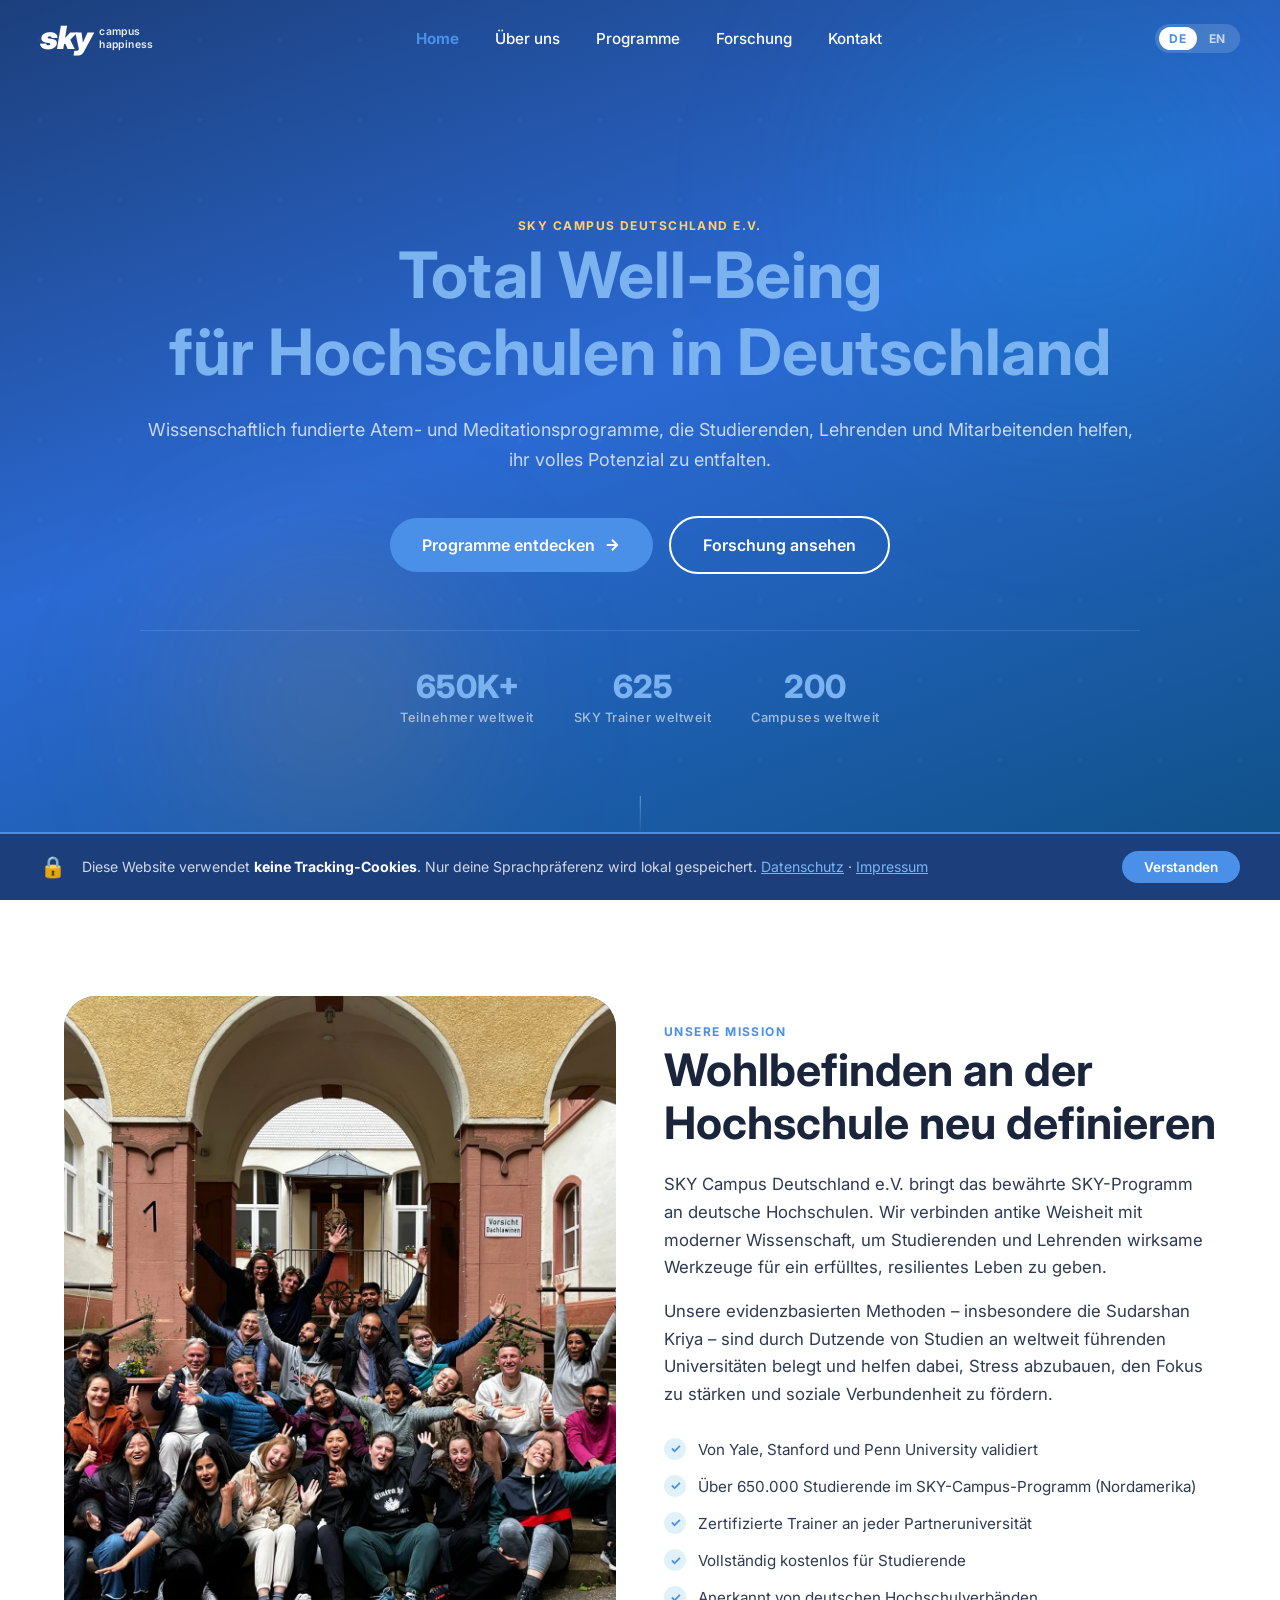
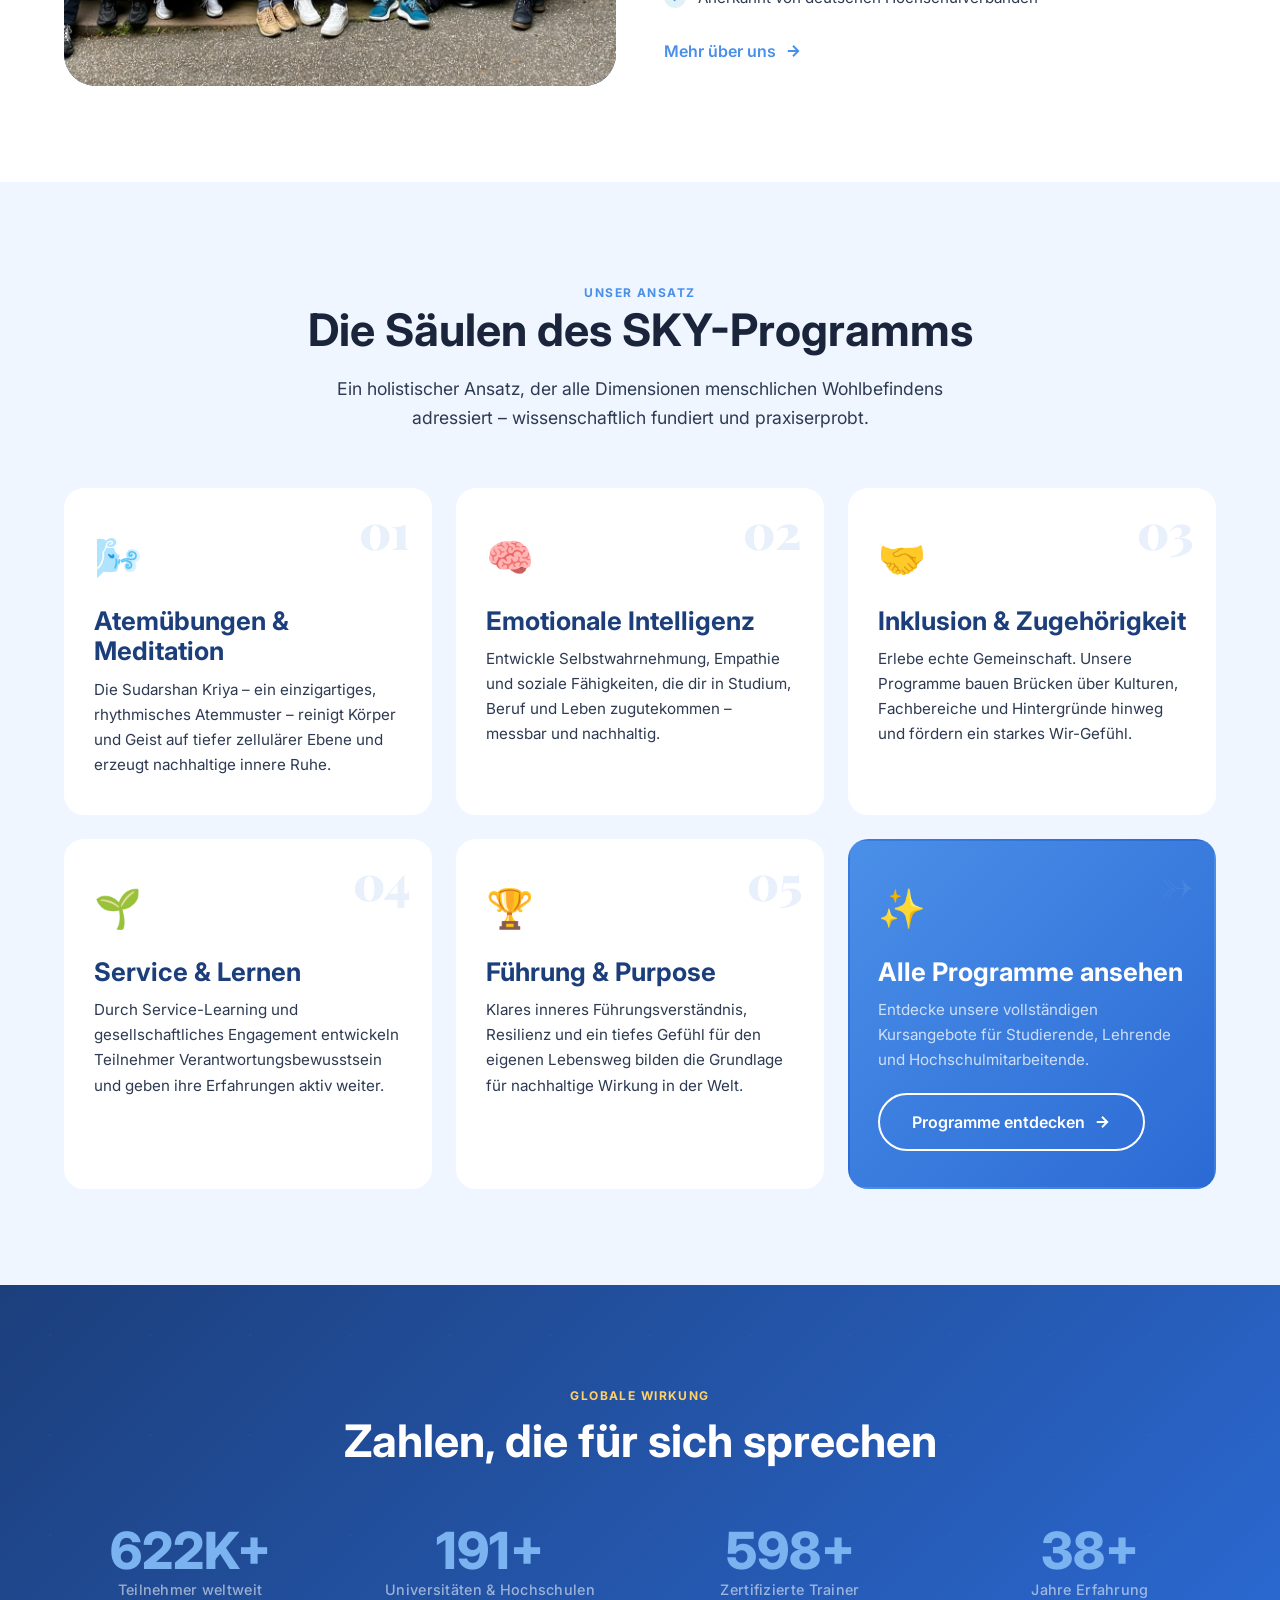
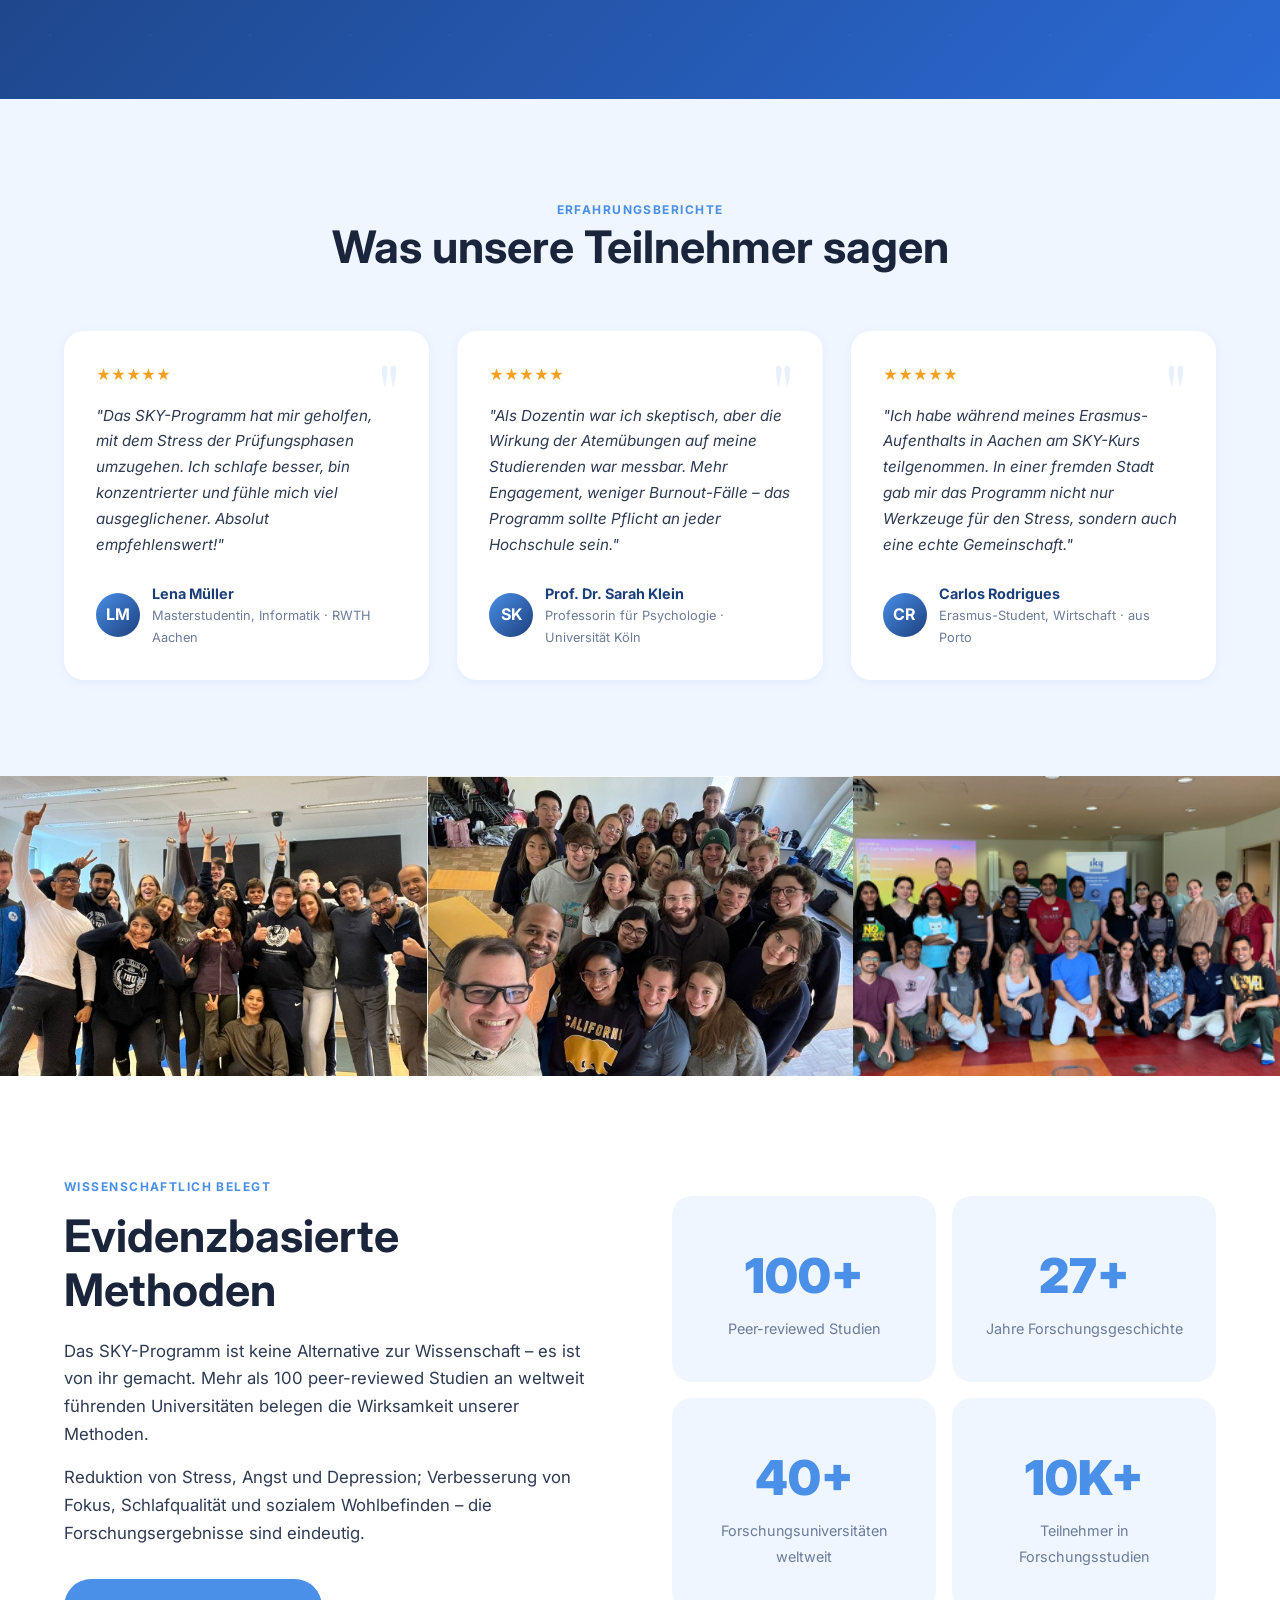
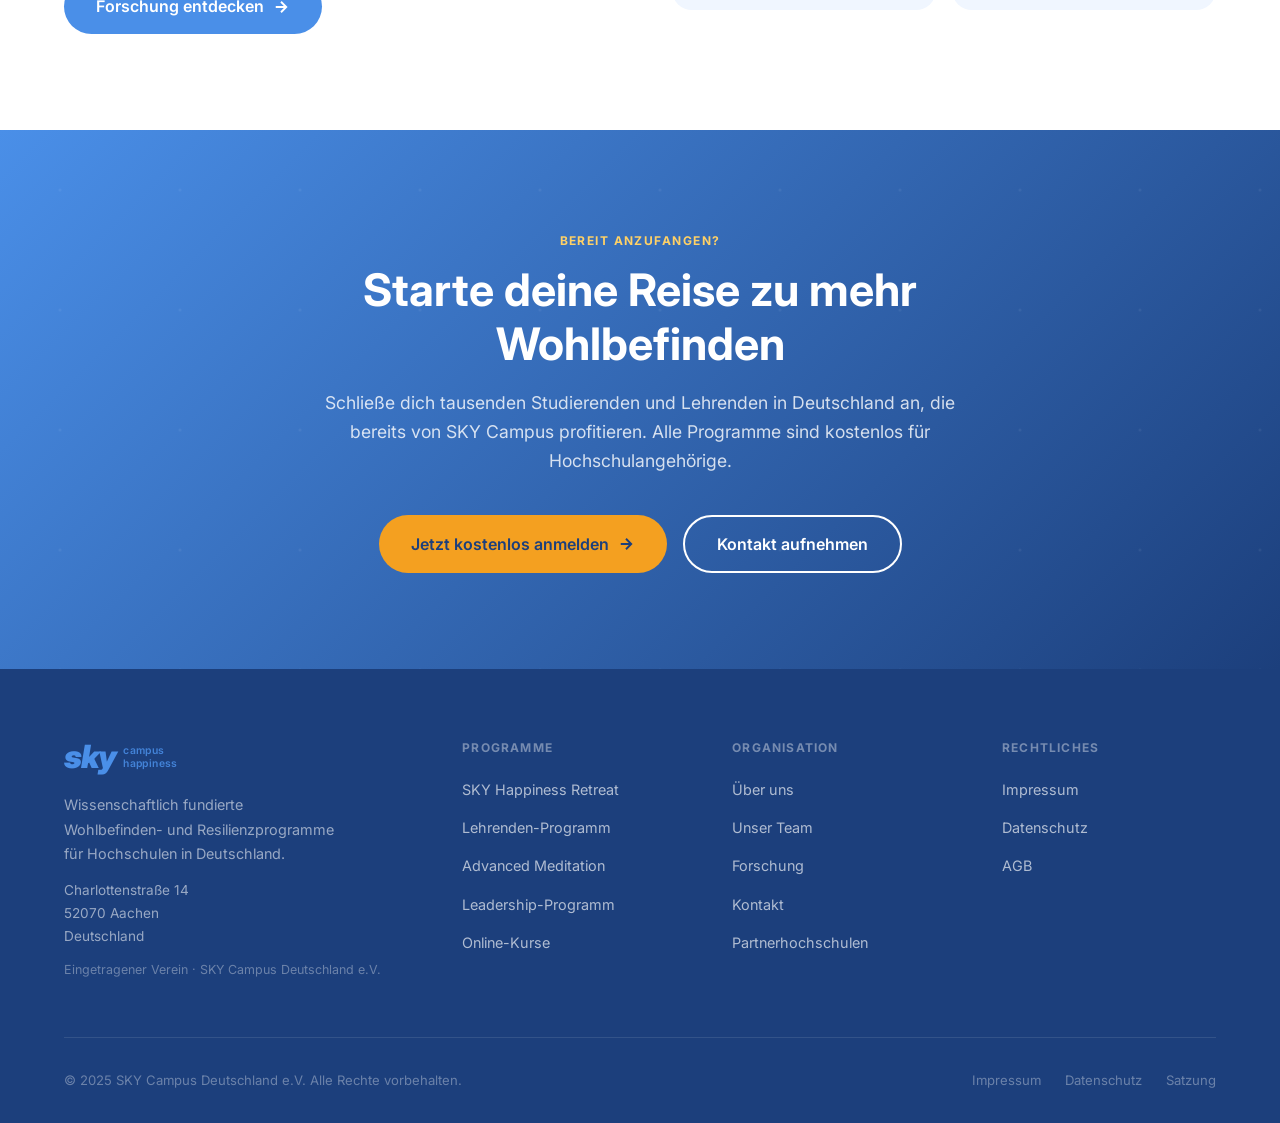
==== index.html @ 7bbe93fd "Fix about-visual photo: use position:absolute to fill flex container Co-Authored-By: Claude Sonnet 4" ====
<!DOCTYPE html>
<html lang="de">
<head>
  <meta charset="UTF-8" />
  <meta name="viewport" content="width=device-width, initial-scale=1.0" />
  <meta name="description" content="SKY Campus Deutschland e.V. – Das umfassende Wohlbefinden- und Resilienzprogramm für Hochschulen in Deutschland. Atemübungen, Meditation, emotionale Intelligenz und mehr." />
  <meta property="og:title" content="SKY Campus Deutschland e.V." />
  <meta property="og:description" content="Total Well-Being Program für Hochschulen in Deutschland." />
  <meta property="og:type" content="website" />
  <title>SKY Campus Deutschland e.V. – Total Well-Being für Hochschulen</title>
  <link rel="stylesheet" href="css/styles.css" />
  <link rel="icon" href="favicon.svg" type="image/svg+xml" />
</head>
<body>

<!-- ── Navigation ── -->
<nav class="nav" id="nav">
  <div class="nav__inner">
    <a href="index.html" class="nav__logo">
      <div class="sky-logo">
        <div class="sky-logo__sky">sky</div>
        <div class="sky-logo__right">
          <div class="sky-logo__campus">campus</div>
          <div class="sky-logo__happiness">happiness</div>
        </div>
      </div>
    </a>

    <ul class="nav__links">
      <li><a href="index.html" class="nav__link active" data-i18n="nav.home">Home</a></li>
      <li><a href="about.html" class="nav__link" data-i18n="nav.about">Über uns</a></li>
      <li><a href="programs.html" class="nav__link" data-i18n="nav.programs">Programme</a></li>
      <li><a href="research.html" class="nav__link" data-i18n="nav.research">Forschung</a></li>
      <li><a href="contact.html" class="nav__link" data-i18n="nav.contact">Kontakt</a></li>
    </ul>
    <div class="lang-switcher">
      <button class="lang-btn" data-lang="de" onclick="setLang('de')">DE</button>
      <button class="lang-btn" data-lang="en" onclick="setLang('en')">EN</button>
    </div>
    <button class="nav__hamburger" id="hamburger" aria-label="Menü öffnen">
      <span></span><span></span><span></span>
    </button>
  </div>
  <nav class="nav__mobile" id="mobileNav">
    <a href="index.html" class="nav__link active" data-i18n="nav.home">Home</a>
    <a href="about.html" class="nav__link" data-i18n="nav.about">Über uns</a>
    <a href="programs.html" class="nav__link" data-i18n="nav.programs">Programme</a>
    <a href="research.html" class="nav__link" data-i18n="nav.research">Forschung</a>
    <a href="contact.html" class="nav__link" data-i18n="nav.contact">Kontakt</a>
    <div class="lang-switcher" style="margin-top:8px;background:var(--grey-100);align-self:flex-start">
      <button class="lang-btn" data-lang="de" onclick="setLang('de')">DE</button>
      <button class="lang-btn" data-lang="en" onclick="setLang('en')">EN</button>
    </div>
  </nav>
</nav>

<!-- ── Hero ── -->
<section class="hero" id="hero">
  <div class="hero__glow hero__glow--1"></div>
  <div class="hero__glow hero__glow--2"></div>

  <div class="hero__inner" style="grid-template-columns:1fr;text-align:center">
    <div class="hero__content">
      <span class="label animate-fade-up" data-i18n="home.hero.label">SKY Campus Deutschland e.V.</span>
      <h1 class="hero__title animate-fade-up animate-delay-1">
        <span data-i18n="home.hero.h1a">Total Well-Being</span><br />
        <span data-i18n="home.hero.h1b">für Hochschulen</span> <span data-i18n="home.hero.h1c">in Deutschland</span>
      </h1>
      <p class="hero__subtitle animate-fade-up animate-delay-2" style="max-width:1000px;margin:0 auto 40px;font-size:clamp(1rem,1.4vw,1.25rem)" data-i18n="home.hero.sub">
        Wissenschaftlich fundierte Atem- und Meditationsprogramme, die Studierenden, Lehrenden und Mitarbeitenden helfen, ihr volles Potenzial zu entfalten.
      </p>
      <div class="hero__actions animate-fade-up animate-delay-3" style="justify-content:center">
        <a href="programs.html" class="btn btn--primary">
          <span data-i18n="home.hero.btn1">Programme entdecken</span>
          <svg width="18" height="18" viewBox="0 0 24 24" fill="none" stroke="currentColor" stroke-width="2.5"><path d="M5 12h14M12 5l7 7-7 7"/></svg>
        </a>
        <a href="research.html" class="btn btn--outline" data-i18n="home.hero.btn2">Forschung ansehen</a>
      </div>

      <div class="hero__stats animate-fade-up animate-delay-4" style="justify-content:center">
        <div class="hero__stat">
          <span class="hero__stat-num" data-count="650000">0</span>
          <span class="hero__stat-label" data-i18n="home.hero.stat1">Teilnehmer weltweit</span>
        </div>
        <div class="hero__stat">
          <span class="hero__stat-num" data-count="625">0</span>
          <span class="hero__stat-label" data-i18n="home.hero.stat2">SKY Trainer weltweit</span>
        </div>
        <div class="hero__stat">
          <span class="hero__stat-num" data-count="200">0</span>
          <span class="hero__stat-label" data-i18n="home.hero.stat3">Campuses weltweit</span>
        </div>
      </div>
    </div>
  </div>

  <div class="hero__scroll" onclick="document.getElementById('intro').scrollIntoView({behavior:'smooth'})">
    <div class="hero__scroll-line"></div>
    <span data-i18n="home.hero.scroll">Mehr entdecken</span>
  </div>
</section>

<!-- ── About Intro ── -->
<section class="section" id="intro">
  <div class="container">
    <div class="grid-2">
      <div class="about-visual animate-fade-up">
        <div class="about-visual__main" style="padding:0;position:relative">
          <img src="images/2.webp" alt="SKY Campus Teilnehmer" style="position:absolute;inset:0;width:100%;height:100%;object-fit:cover;display:block">
        </div>
      </div>

      <div class="about-content animate-fade-up animate-delay-2">
        <span class="label" data-i18n="home.about.label">Unsere Mission</span>
        <h2 data-i18n="home.about.h2">Wohlbefinden an der Hochschule neu definieren</h2>
        <p data-i18n="home.about.p1">
          SKY Campus Deutschland e.V. bringt das bewährte SKY-Programm an deutsche Hochschulen. Wir verbinden antike Weisheit mit moderner Wissenschaft, um Studierenden und Lehrenden wirksame Werkzeuge für ein erfülltes, resilientes Leben zu geben.
        </p>
        <p data-i18n="home.about.p2">
          Unsere evidenzbasierten Methoden – insbesondere die Sudarshan Kriya – sind durch Dutzende von Studien an weltweit führenden Universitäten belegt und helfen dabei, Stress abzubauen, den Fokus zu stärken und soziale Verbundenheit zu fördern.
        </p>
        <ul class="checklist">
          <li data-i18n="home.about.check1">Von Yale, Stanford und Penn University validiert</li>
          <li data-i18n="home.about.check2">Über 650.000 Teilnehmer weltweit</li>
          <li data-i18n="home.about.check3">Zertifizierte Trainer an jeder Partneruniversität</li>
          <li data-i18n="home.about.check4">Vollständig kostenlos für Studierende</li>
          <li data-i18n="home.about.check5">Anerkannt von deutschen Hochschulverbänden</li>
        </ul>
        <a href="about.html" class="btn btn--ghost">
          <span data-i18n="home.about.btn">Mehr über uns</span>
          <svg width="18" height="18" viewBox="0 0 24 24" fill="none" stroke="currentColor" stroke-width="2.5"><path d="M5 12h14M12 5l7 7-7 7"/></svg>
        </a>
      </div>
    </div>
  </div>
</section>

<!-- ── Pillars ── -->
<section class="section section--alt">
  <div class="container">
    <div class="section-header center animate-fade-up">
      <span class="label" data-i18n="home.pillars.label">Unser Ansatz</span>
      <h2 style="white-space:nowrap" data-i18n="home.pillars.h2">Die Säulen des SKY-Programms</h2>
      <p data-i18n="home.pillars.sub">Ein holistischer Ansatz, der alle Dimensionen menschlichen Wohlbefindens adressiert – wissenschaftlich fundiert und praxiserprobt.</p>
    </div>

    <div class="pillars-grid">
      <div class="pillar animate-fade-up animate-delay-1">
        <span class="pillar__num">01</span>
        <div class="pillar__icon">🌬️</div>
        <h3 data-i18n="home.p1.h3">Atemübungen &amp; Meditation</h3>
        <p data-i18n="home.p1.p">Die Sudarshan Kriya – ein einzigartiges, rhythmisches Atemmuster – reinigt Körper und Geist auf tiefer zellulärer Ebene und erzeugt nachhaltige innere Ruhe.</p>
      </div>

      <div class="pillar animate-fade-up animate-delay-2">
        <span class="pillar__num">02</span>
        <div class="pillar__icon">🧠</div>
        <h3 data-i18n="home.p2.h3">Emotionale Intelligenz</h3>
        <p data-i18n="home.p2.p">Entwickle Selbstwahrnehmung, Empathie und soziale Fähigkeiten, die dir in Studium, Beruf und Leben zugutekommen – messbar und nachhaltig.</p>
      </div>

      <div class="pillar animate-fade-up animate-delay-3">
        <span class="pillar__num">03</span>
        <div class="pillar__icon">🤝</div>
        <h3 data-i18n="home.p3.h3">Inklusion &amp; Zugehörigkeit</h3>
        <p data-i18n="home.p3.p">Erlebe echte Gemeinschaft. Unsere Programme bauen Brücken über Kulturen, Fachbereiche und Hintergründe hinweg und fördern ein starkes Wir-Gefühl.</p>
      </div>

      <div class="pillar animate-fade-up animate-delay-1">
        <span class="pillar__num">04</span>
        <div class="pillar__icon">🌱</div>
        <h3 data-i18n="home.p4.h3">Service &amp; Lernen</h3>
        <p data-i18n="home.p4.p">Durch Service-Learning und gesellschaftliches Engagement entwickeln Teilnehmer Verantwortungsbewusstsein und geben ihre Erfahrungen aktiv weiter.</p>
      </div>

      <div class="pillar animate-fade-up animate-delay-2">
        <span class="pillar__num">05</span>
        <div class="pillar__icon">🏆</div>
        <h3 data-i18n="home.p5.h3">Führung &amp; Purpose</h3>
        <p data-i18n="home.p5.p">Klares inneres Führungsverständnis, Resilienz und ein tiefes Gefühl für den eigenen Lebensweg bilden die Grundlage für nachhaltige Wirkung in der Welt.</p>
      </div>

      <div class="pillar animate-fade-up animate-delay-3" style="background:linear-gradient(135deg,var(--sky) 0%,var(--navy-mid) 100%);color:var(--white);">
        <span class="pillar__num" style="color:rgba(255,255,255,.08)">→</span>
        <div class="pillar__icon">✨</div>
        <h3 style="color:var(--white)" data-i18n="home.p6.h3">Alle Programme ansehen</h3>
        <p style="color:rgba(255,255,255,.75)" data-i18n="home.p6.p">Entdecke unsere vollständigen Kursangebote für Studierende, Lehrende und Hochschulmitarbeitende.</p>
        <a href="programs.html" class="btn btn--outline" style="margin-top:20px;display:inline-flex;">
          <span data-i18n="home.p6.btn">Programme entdecken</span>
          <svg width="18" height="18" viewBox="0 0 24 24" fill="none" stroke="currentColor" stroke-width="2.5"><path d="M5 12h14M12 5l7 7-7 7"/></svg>
        </a>
      </div>
    </div>
  </div>
</section>

<!-- ── Impact Stats ── -->
<section class="stats-section">
  <div class="container">
    <div class="text-center" style="margin-bottom:56px">
      <span class="label" style="color:var(--gold-light)" data-i18n="home.stats.label">Globale Wirkung</span>
      <h2 style="color:var(--white);margin-top:8px" data-i18n="home.stats.h2">Zahlen, die für sich sprechen</h2>
    </div>
    <div class="stats-grid">
      <div class="stat stat--light animate-fade-up">
        <span class="stat__number" data-target="650000">0</span>
        <span class="stat__label" data-i18n="home.stats.s1">Teilnehmer weltweit</span>
      </div>
      <div class="stat stat--light animate-fade-up animate-delay-1">
        <span class="stat__number" data-target="200">0</span>
        <span class="stat__label" data-i18n="home.stats.s2">Universitäten & Hochschulen</span>
      </div>
      <div class="stat stat--light animate-fade-up animate-delay-2">
        <span class="stat__number" data-target="625">0</span>
        <span class="stat__label" data-i18n="home.stats.s3">Zertifizierte Trainer</span>
      </div>
      <div class="stat stat--light animate-fade-up animate-delay-3">
        <span class="stat__number" data-target="40">0</span>
        <span class="stat__label" data-i18n="home.stats.s4">Jahre Erfahrung</span>
      </div>
    </div>
  </div>
</section>

<!-- ── Testimonials ── -->
<section class="testimonials">
  <div class="container">
    <div class="section-header center animate-fade-up">
      <span class="label" data-i18n="home.test.label">Erfahrungsberichte</span>
      <h2 data-i18n="home.test.h2">Was unsere Teilnehmer sagen</h2>
    </div>

    <div class="testimonial-grid">
      <div class="testimonial animate-fade-up animate-delay-1">
        <div class="testimonial__stars">★★★★★</div>
        <p class="testimonial__text" data-i18n="home.t1.text">
          "Das SKY-Programm hat mir geholfen, mit dem Stress der Prüfungsphasen umzugehen. Ich schlafe besser, bin konzentrierter und fühle mich viel ausgeglichener. Absolut empfehlenswert!"
        </p>
        <div class="testimonial__author">
          <div class="testimonial__avatar">LM</div>
          <div>
            <div class="testimonial__name" data-i18n="home.t1.name">Lena Müller</div>
            <div class="testimonial__role" data-i18n="home.t1.role">Masterstudentin, Informatik · RWTH Aachen</div>
          </div>
        </div>
      </div>

      <div class="testimonial animate-fade-up animate-delay-2">
        <div class="testimonial__stars">★★★★★</div>
        <p class="testimonial__text" data-i18n="home.t2.text">
          "Als Dozentin war ich skeptisch, aber die Wirkung der Atemübungen auf meine Studierenden war messbar. Mehr Engagement, weniger Burnout-Fälle – das Programm sollte Pflicht an jeder Hochschule sein."
        </p>
        <div class="testimonial__author">
          <div class="testimonial__avatar">SK</div>
          <div>
            <div class="testimonial__name" data-i18n="home.t2.name">Prof. Dr. Sarah Klein</div>
            <div class="testimonial__role" data-i18n="home.t2.role">Professorin für Psychologie · Universität Köln</div>
          </div>
        </div>
      </div>

      <div class="testimonial animate-fade-up animate-delay-3">
        <div class="testimonial__stars">★★★★★</div>
        <p class="testimonial__text" data-i18n="home.t3.text">
          "Ich habe während meines Erasmus-Aufenthalts in Aachen am SKY-Kurs teilgenommen. In einer fremden Stadt gab mir das Programm nicht nur Werkzeuge für den Stress, sondern auch eine echte Gemeinschaft."
        </p>
        <div class="testimonial__author">
          <div class="testimonial__avatar">CR</div>
          <div>
            <div class="testimonial__name" data-i18n="home.t3.name">Carlos Rodrigues</div>
            <div class="testimonial__role" data-i18n="home.t3.role">Erasmus-Student, Wirtschaft · aus Porto</div>
          </div>
        </div>
      </div>
    </div>
  </div>
</section>

<!-- ── Photo Strip ── -->
<div style="display:grid;grid-template-columns:1fr 1fr 1fr;height:300px;overflow:hidden">
  <img src="images/6.jpg" alt="" style="width:100%;height:100%;object-fit:cover">
  <img src="images/9.jpg" alt="" style="width:100%;height:100%;object-fit:cover">
  <img src="images/7.png" alt="" style="width:100%;height:100%;object-fit:cover">
</div>

<!-- ── Research Teaser ── -->
<section class="section">
  <div class="container">
    <div class="grid-2" style="gap:64px">
      <div class="animate-fade-up">
        <span class="label" data-i18n="home.research.label">Wissenschaftlich belegt</span>
        <h2 style="margin-top:12px;margin-bottom:20px" data-i18n="home.research.h2">Evidenzbasierte Methoden</h2>
        <p data-i18n="home.research.p1">
          Das SKY-Programm ist keine Alternative zur Wissenschaft – es ist von ihr gemacht. Mehr als 100 peer-reviewed Studien an weltweit führenden Universitäten belegen die Wirksamkeit unserer Methoden.
        </p>
        <p style="margin-top:16px" data-i18n="home.research.p2">
          Reduktion von Stress, Angst und Depression; Verbesserung von Fokus, Schlafqualität und sozialem Wohlbefinden – die Forschungsergebnisse sind eindeutig.
        </p>
        <a href="research.html" class="btn btn--primary" style="margin-top:32px">
          <span data-i18n="home.research.btn">Forschung entdecken</span>
          <svg width="18" height="18" viewBox="0 0 24 24" fill="none" stroke="currentColor" stroke-width="2.5"><path d="M5 12h14M12 5l7 7-7 7"/></svg>
        </a>
      </div>

      <div class="animate-fade-up animate-delay-2">
        <div class="grid-2" style="gap:16px">
          <div class="highlight-stat">
            <span class="number">100+</span>
            <span class="desc" data-i18n="home.research.h1">Peer-reviewed Studien</span>
          </div>
          <div class="highlight-stat">
            <span class="number">27+</span>
            <span class="desc" data-i18n="home.research.h2b">Jahre Forschungsgeschichte</span>
          </div>
          <div class="highlight-stat">
            <span class="number">40+</span>
            <span class="desc" data-i18n="home.research.h3">Forschungsuniversitäten weltweit</span>
          </div>
          <div class="highlight-stat">
            <span class="number">10K+</span>
            <span class="desc" data-i18n="home.research.h4">Teilnehmer in Forschungsstudien</span>
          </div>
        </div>
      </div>
    </div>
  </div>
</section>

<!-- ── CTA ── -->
<section class="cta-section">
  <div class="container">
    <div class="cta-inner animate-fade-up">
      <span class="label" style="color:var(--gold-light)" data-i18n="home.cta.label">Bereit anzufangen?</span>
      <h2 style="margin-top:12px" data-i18n="home.cta.h2">Starte deine Reise zu mehr Wohlbefinden</h2>
      <p data-i18n="home.cta.p">Schließe dich tausenden Studierenden und Lehrenden in Deutschland an, die bereits von SKY Campus profitieren. Alle Programme sind kostenlos für Hochschulangehörige.</p>
      <div class="cta-actions">
        <a href="programs.html" class="btn btn--gold">
          <span data-i18n="home.cta.btn1">Jetzt kostenlos anmelden</span>
          <svg width="18" height="18" viewBox="0 0 24 24" fill="none" stroke="currentColor" stroke-width="2.5"><path d="M5 12h14M12 5l7 7-7 7"/></svg>
        </a>
        <a href="contact.html" class="btn btn--outline" data-i18n="home.cta.btn2">Kontakt aufnehmen</a>
      </div>
    </div>
  </div>
</section>

<!-- ── Footer ── -->
<footer class="footer">
  <div class="container">
    <div class="footer__grid">
      <div class="footer__brand">
        <div class="nav__logo">
          <div class="sky-logo">
        <div class="sky-logo__sky">sky</div>
        <div class="sky-logo__right">
          <div class="sky-logo__campus">campus</div>
          <div class="sky-logo__happiness">happiness</div>
        </div>
      </div>
        </div>
        <p class="footer__tagline" data-i18n="footer.tagline">
          Wissenschaftlich fundierte Wohlbefinden- und Resilienzprogramme für Hochschulen in Deutschland.
        </p>
        <address class="footer__address">
          Charlottenstraße 14<br />52070 Aachen<br />Deutschland
        </address>
        <p class="footer__reg" data-i18n="footer.reg">Eingetragener Verein · SKY Campus Deutschland e.V.</p>
      </div>

      <div>
        <h4 class="footer__heading" data-i18n="footer.h.prog">Programme</h4>
        <ul class="footer__links">
          <li><a href="programs.html" data-i18n="footer.prog1">SKY Happiness Retreat</a></li>
          <li><a href="programs.html" data-i18n="footer.prog2">Lehrenden-Programm</a></li>
          <li><a href="programs.html" data-i18n="footer.prog3">Advanced Meditation</a></li>
          <li><a href="programs.html" data-i18n="footer.prog4">Leadership-Programm</a></li>
          <li><a href="programs.html" data-i18n="footer.prog5">Online-Kurse</a></li>
        </ul>
      </div>

      <div>
        <h4 class="footer__heading" data-i18n="footer.h.org">Organisation</h4>
        <ul class="footer__links">
          <li><a href="about.html" data-i18n="footer.org1">Über uns</a></li>
          <li><a href="about.html#team" data-i18n="footer.org2">Unser Team</a></li>
          <li><a href="research.html" data-i18n="footer.org3">Forschung</a></li>
          <li><a href="contact.html" data-i18n="footer.org4">Kontakt</a></li>
          <li><a href="about.html#partner" data-i18n="footer.org5">Partnerhochschulen</a></li>
        </ul>
      </div>

      <div>
        <h4 class="footer__heading" data-i18n="footer.h.legal">Rechtliches</h4>
        <ul class="footer__links">
          <li><a href="impressum.html" data-i18n="footer.legal1">Impressum</a></li>
          <li><a href="datenschutz.html" data-i18n="footer.legal2">Datenschutz</a></li>
          <li><a href="satzung.html" data-i18n="footer.legal3">Satzung</a></li>
        </ul>
      </div>
    </div>

    <div class="footer__bottom">
      <span class="footer__copy" data-i18n="footer.copy">© 2025 SKY Campus Deutschland e.V. Alle Rechte vorbehalten.</span>
      <div class="footer__legal">
        <a href="impressum.html">Impressum</a>
        <a href="datenschutz.html">Datenschutz</a>
        <a href="satzung.html">Satzung</a>
      </div>
    </div>
  </div>
</footer>

<script src="js/main.js"></script>
<script src="js/i18n.js"></script>
<script src="js/cookie-banner.js"></script>
</body>
</html>
---- css/styles.css ----
/* ============================================================
   SKY Campus Deutschland e.V. — Design System
   ============================================================ */

@import url('https://fonts.googleapis.com/css2?family=Inter:wght@300;400;500;600;700;800;900&family=Playfair+Display:ital,wght@0,700;0,800;1,700&display=swap');

/* ---- Tokens ---- */
:root {
  --navy:        #1C3F7C;   /* deep brand blue — hero/dark backgrounds */
  --navy-mid:    #2B6AD4;   /* mid brand blue */
  --sky:         #4A8FE8;   /* primary logo blue */
  --sky-light:   #7BB3F0;   /* light logo blue */
  --gold:        #F4A020;
  --gold-light:  #FFD166;
  --white:       #FFFFFF;
  --off-white:   #F0F6FF;
  --grey-100:    #E8F0FB;
  --grey-200:    #C8D9F2;
  --grey-500:    #6B7C9A;
  --grey-800:    #2D3A52;
  --text:        #1A253C;
  --radius-sm:   6px;
  --radius-md:   12px;
  --radius-lg:   20px;
  --radius-xl:   32px;
  --shadow-sm:   0 2px 8px rgba(74,143,232,.10);
  --shadow-md:   0 8px 32px rgba(74,143,232,.16);
  --shadow-lg:   0 20px 60px rgba(74,143,232,.22);
  --transition:  .3s cubic-bezier(.4,0,.2,1);
}

/* ---- Reset ---- */
*, *::before, *::after { box-sizing: border-box; margin: 0; padding: 0; }
html { scroll-behavior: smooth; font-size: 16px; overflow-x: hidden; }
body {
  font-family: 'Inter', system-ui, sans-serif;
  color: var(--text);
  background: var(--white);
  line-height: 1.65;
  overflow-x: hidden;
  max-width: 100%;
}
img { max-width: 100%; display: block; }
a { color: inherit; text-decoration: none; }
ul { list-style: none; }
button { cursor: pointer; border: none; background: none; font-family: inherit; }

/* ---- Typography ---- */
h1, h2, h3, h4, h5 { line-height: 1.2; font-weight: 700; }
h1 { font-size: clamp(2.4rem, 5vw, 4.2rem); }
h2 { font-size: clamp(1.9rem, 3.5vw, 2.9rem); }
h3 { font-size: clamp(1.3rem, 2vw, 1.6rem); }
h4 { font-size: 1.15rem; }
p  { font-size: 1.05rem; color: var(--grey-800); }

.serif { font-family: 'Playfair Display', Georgia, serif; }
.label {
  font-size: .75rem;
  font-weight: 700;
  letter-spacing: .12em;
  text-transform: uppercase;
  color: var(--sky);
}

/* ---- Layout ---- */
.container { max-width: 1200px; margin: 0 auto; padding: 0 24px; }
.container--wide { max-width: 1400px; margin: 0 auto; padding: 0 24px; }
.section { padding: 96px 0; }
.section--alt { background: var(--off-white); }
.section--dark { background: var(--navy); color: var(--white); }
.section--dark p { color: var(--grey-200); }

.grid-2  { display: grid; grid-template-columns: repeat(2,1fr); gap: 48px; align-items: center; }
.grid-3  { display: grid; grid-template-columns: repeat(3,1fr); gap: 32px; }
.grid-4  { display: grid; grid-template-columns: repeat(4,1fr); gap: 28px; }
.flex    { display: flex; }
.flex-center { display: flex; align-items: center; justify-content: center; }
.text-center { text-align: center; }
.gap-4 { gap: 4px; }
.gap-8 { gap: 8px; }
.gap-16 { gap: 16px; }
.gap-24 { gap: 24px; }
.mt-8  { margin-top: 8px; }
.mt-16 { margin-top: 16px; }
.mt-24 { margin-top: 24px; }
.mt-32 { margin-top: 32px; }
.mt-48 { margin-top: 48px; }
.mt-64 { margin-top: 64px; }

/* ---- Section Header ---- */
.section-header { max-width: 680px; }
.section-header.center { margin: 0 auto; text-align: center; }
.section-header .label { margin-bottom: 12px; }
.section-header h2 { margin-bottom: 16px; }
.section-header p { font-size: 1.1rem; }

/* ---- Buttons ---- */
.btn {
  display: inline-flex;
  align-items: center;
  gap: 8px;
  padding: 14px 32px;
  border-radius: 50px;
  font-size: 1rem;
  font-weight: 600;
  transition: var(--transition);
  white-space: nowrap;
}
.btn--primary {
  background: var(--sky);
  color: var(--white);
}
.btn--primary:hover {
  background: var(--navy-mid);
  transform: translateY(-2px);
  box-shadow: 0 8px 24px rgba(0,150,199,.35);
}
.btn--outline {
  border: 2px solid var(--white);
  color: var(--white);
}
.btn--outline:hover {
  background: var(--white);
  color: var(--navy);
}
.btn--gold {
  background: var(--gold);
  color: var(--navy);
}
.btn--gold:hover {
  background: var(--gold-light);
  transform: translateY(-2px);
  box-shadow: 0 8px 24px rgba(244,160,32,.35);
}
.btn--ghost {
  color: var(--sky);
  padding: 0;
}
.btn--ghost:hover { gap: 14px; }

.btn svg { width: 18px; height: 18px; flex-shrink: 0; transition: transform var(--transition); }
.btn--ghost:hover svg { transform: translateX(4px); }

/* ---- Cards ---- */
.card {
  background: var(--white);
  border-radius: var(--radius-lg);
  box-shadow: var(--shadow-sm);
  overflow: hidden;
  transition: var(--transition);
}
.card:hover {
  transform: translateY(-6px);
  box-shadow: var(--shadow-md);
}
.card__body { padding: 32px; }
.card__icon {
  width: 56px; height: 56px;
  border-radius: var(--radius-md);
  display: flex; align-items: center; justify-content: center;
  margin-bottom: 20px;
  background: var(--grey-100);
}
.card__icon svg { width: 28px; height: 28px; }

/* ---- Stat ---- */
.stat { text-align: center; }
.stat__number {
  font-size: clamp(2.5rem, 4vw, 3.8rem);
  font-weight: 800;
  color: var(--sky);
  line-height: 1;
  display: block;
}
.stat__label { font-size: .9rem; margin-top: 6px; color: var(--grey-500); font-weight: 500; letter-spacing: .02em; }

/* ---- Pillar ---- */
.pillar {
  padding: 36px 28px;
  border-radius: var(--radius-lg);
  border: 2px solid transparent;
  transition: var(--transition);
  background: var(--white);
  position: relative;
  overflow: hidden;
}
.pillar::before {
  content: '';
  position: absolute;
  inset: 0;
  border-radius: var(--radius-lg);
  background: linear-gradient(135deg, rgba(0,150,199,.06), rgba(10,37,64,.04));
  opacity: 0;
  transition: var(--transition);
}
.pillar:hover { border-color: var(--sky-light); transform: translateY(-4px); box-shadow: var(--shadow-md); }
.pillar:hover::before { opacity: 1; }
.pillar__num {
  font-size: 3rem;
  font-weight: 900;
  color: var(--grey-100);
  line-height: 1;
  position: absolute;
  top: 16px; right: 20px;
  font-family: 'Playfair Display', serif;
}
.pillar__icon { font-size: 2.4rem; margin-bottom: 16px; }
.pillar h3 { margin-bottom: 10px; color: var(--navy); }
.pillar p  { font-size: .95rem; }

/* ============================================================
   NAVIGATION
   ============================================================ */
.nav {
  position: fixed;
  top: 0; left: 0; right: 0;
  z-index: 1000;
  transition: var(--transition);
  padding: 0;
}
.nav.scrolled {
  background: rgba(255,255,255,.96);
  backdrop-filter: blur(12px);
  box-shadow: 0 2px 24px rgba(10,37,64,.1);
}
.nav__inner {
  display: flex;
  align-items: center;
  justify-content: space-between;
  height: 76px;
  padding: 0 40px;
  max-width: 1400px;
  margin: 0 auto;
}
.nav__logo {
  display: flex;
  align-items: center;
  gap: 10px;
  text-decoration: none;
  flex-shrink: 0;
}

/* ── CSS Logo Mark (mirrors actual SKY Campus Germany logo) ── */
.sky-logo {
  display: flex;
  flex-direction: row;
  align-items: center;
  gap: 7px;
  flex-shrink: 0;
  line-height: 1;
}
.sky-logo__sky {
  font-size: 2rem;
  font-weight: 900;
  font-style: italic;
  color: var(--white);
  letter-spacing: -.04em;
  line-height: 1;
  transition: var(--transition);
}
.nav.scrolled .sky-logo__sky { color: var(--sky); }
.sky-logo__right {
  display: flex;
  flex-direction: column;
  gap: 1px;
  line-height: 1.15;
}
.sky-logo__campus {
  font-size: .65rem;
  font-weight: 600;
  letter-spacing: .04em;
  color: rgba(255,255,255,.9);
  text-transform: lowercase;
  transition: var(--transition);
}
.sky-logo__happiness {
  font-size: .65rem;
  font-weight: 600;
  letter-spacing: .04em;
  color: rgba(255,255,255,.9);
  text-transform: lowercase;
  transition: var(--transition);
}
.nav.scrolled .sky-logo__campus,
.nav.scrolled .sky-logo__happiness { color: var(--sky); }

/* footer logo */
.footer .sky-logo__sky       { color: var(--sky); }
.footer .sky-logo__campus    { color: var(--sky); opacity: .85; }
.footer .sky-logo__happiness { color: var(--sky); opacity: .85; }

/* legacy fallback */
.nav__logo-img { height: 52px; width: auto; flex-shrink: 0; display: block; }
.nav__logo-mark {
  width: 44px; height: 44px;
  background: var(--sky); border-radius: 10px;
  display: flex; align-items: center; justify-content: center;
  font-size: 1.1rem; font-weight: 900; color: var(--white);
  letter-spacing: -.03em; flex-shrink: 0;
}
.nav__logo-text { line-height: 1.15; }
.nav__logo-name { font-size: 1rem; font-weight: 800; color: var(--white); letter-spacing: -.02em; }
.nav.scrolled .nav__logo-name { color: var(--navy); }
.nav__logo-sub { font-size: .68rem; color: rgba(255,255,255,.6); font-weight: 500; letter-spacing: .06em; text-transform: uppercase; }
.nav.scrolled .nav__logo-sub { color: var(--grey-500); }

.nav__links {
  display: flex;
  align-items: center;
  gap: 4px;
  list-style: none;
  margin: 0;
  padding: 0;
}
.nav__link {
  padding: 8px 16px;
  border-radius: 8px;
  font-size: .95rem;
  font-weight: 500;
  color: var(--white);
  transition: var(--transition);
}
.nav.scrolled .nav__link { color: var(--grey-800); }
.nav__link:hover { background: rgba(255,255,255,.15); color: var(--white); }
.nav.scrolled .nav__link:hover { background: var(--grey-100); color: var(--navy); }
.nav__link.active { font-weight: 700; color: var(--sky); }
.nav.scrolled .nav__link.active { color: var(--sky); background: rgba(0,150,199,.08); }

.nav__cta { margin-left: 16px; }
.nav__cta .btn { padding: 10px 24px; font-size: .9rem; }

/* ---- Lang Switcher ---- */
.lang-switcher {
  display: flex;
  align-items: center;
  gap: 2px;
  margin-left: 12px;
  background: rgba(255,255,255,.15);
  border-radius: 50px;
  padding: 3px 4px;
}
.nav.scrolled .lang-switcher {
  background: var(--grey-100);
}
.lang-btn {
  font-size: .75rem;
  font-weight: 700;
  letter-spacing: .06em;
  color: rgba(255,255,255,.7);
  padding: 4px 10px;
  border-radius: 50px;
  transition: var(--transition);
}
.nav.scrolled .lang-btn { color: var(--grey-500); }
.lang-btn.active {
  background: var(--white);
  color: var(--sky);
}
.nav.scrolled .lang-btn.active {
  background: var(--sky);
  color: var(--white);
}
.lang-btn:hover:not(.active) {
  color: var(--white);
  background: rgba(255,255,255,.2);
}
.nav.scrolled .lang-btn:hover:not(.active) {
  color: var(--navy);
  background: var(--grey-200);
}

.nav__hamburger {
  display: none;
  flex-direction: column;
  gap: 5px;
  padding: 8px;
}
.nav__hamburger span {
  display: block;
  width: 24px; height: 2px;
  background: var(--white);
  border-radius: 2px;
  transition: var(--transition);
}
.nav.scrolled .nav__hamburger span { background: var(--navy); }

/* Mobile nav */
.nav__mobile {
  display: none;
  flex-direction: column;
  background: var(--white);
  padding: 16px 24px 24px;
  box-shadow: var(--shadow-lg);
  border-top: 1px solid var(--grey-100);
}
.nav__mobile.open { display: flex !important; }
.nav__mobile .nav__link { color: var(--grey-800); padding: 12px 16px; font-size: 1rem; }
.nav__mobile .nav__link:hover { color: var(--sky); background: var(--grey-100); }
.nav__mobile .btn { margin-top: 8px; align-self: flex-start; }
.nav__mobile .lang-switcher { display: flex; }
.nav__mobile .lang-btn { color: var(--grey-500); }
.nav__mobile .lang-btn.active { background: var(--sky); color: var(--white); }

/* ============================================================
   HERO
   ============================================================ */
.hero {
  min-height: 100vh;
  background: linear-gradient(160deg, var(--navy) 0%, var(--navy-mid) 45%, #0D4F82 100%);
  position: relative;
  display: flex;
  align-items: center;
  overflow: hidden;
}
.hero::before {
  content: '';
  position: absolute;
  inset: 0;
  background: url("data:image/svg+xml,%3Csvg width='80' height='80' viewBox='0 0 80 80' xmlns='http://www.w3.org/2000/svg'%3E%3Ccircle cx='40' cy='40' r='1.5' fill='rgba(255,255,255,.04)'/%3E%3C/svg%3E");
  background-size: 80px 80px;
}
.hero__glow {
  position: absolute;
  border-radius: 50%;
  filter: blur(80px);
  pointer-events: none;
}
.hero__glow--1 {
  width: 600px; height: 600px;
  background: radial-gradient(circle, rgba(0,150,199,.3) 0%, transparent 70%);
  top: -100px; right: -100px;
}
.hero__glow--2 {
  width: 400px; height: 400px;
  background: radial-gradient(circle, rgba(244,160,32,.2) 0%, transparent 70%);
  bottom: 0; left: 10%;
}
.hero__inner {
  position: relative;
  z-index: 1;
  max-width: 1400px;
  margin: 0 auto;
  padding: 120px 40px 80px;
  display: grid;
  grid-template-columns: 1fr 1fr;
  gap: 80px;
  align-items: center;
}
.hero__content .label { color: var(--gold-light); margin-bottom: 20px; }
.hero__title {
  color: var(--white);
  margin-bottom: 24px;
  font-size: clamp(2.6rem, 5vw, 4.4rem);
}
.hero__title span { color: var(--sky-light); }
.hero__subtitle {
  font-size: clamp(1.05rem, 1.5vw, 1.25rem);
  color: rgba(255,255,255,.75);
  max-width: 520px;
  margin-bottom: 40px;
  line-height: 1.7;
}
.hero__actions { display: flex; gap: 16px; flex-wrap: wrap; align-items: center; }
.hero__stats {
  display: flex;
  gap: 40px;
  margin-top: 56px;
  padding-top: 40px;
  border-top: 1px solid rgba(255,255,255,.12);
  flex-wrap: wrap;
}
.hero__stat { }
.hero__stat-num {
  font-size: 2rem;
  font-weight: 800;
  color: var(--sky-light);
  display: block;
  line-height: 1;
}
.hero__stat-label {
  font-size: .8rem;
  color: rgba(255,255,255,.6);
  font-weight: 500;
  letter-spacing: .04em;
  margin-top: 4px;
}
.hero__visual {
  position: relative;
  display: flex;
  align-items: center;
  justify-content: center;
}
.hero__card-stack { position: relative; width: 100%; max-width: 460px; }
.hero__main-card {
  background: rgba(255,255,255,.08);
  backdrop-filter: blur(20px);
  border: 1px solid rgba(255,255,255,.15);
  border-radius: var(--radius-xl);
  padding: 40px;
  text-align: center;
  color: var(--white);
}
.hero__main-card .sky-icon {
  width: 80px; height: 80px;
  background: linear-gradient(135deg, var(--sky), var(--sky-light));
  border-radius: 50%;
  margin: 0 auto 20px;
  display: flex; align-items: center; justify-content: center;
  font-size: 2.2rem;
}
.hero__main-card h3 { color: var(--white); margin-bottom: 12px; font-size: 1.4rem; }
.hero__main-card p { color: rgba(255,255,255,.7); font-size: .95rem; }
.hero__badge {
  position: absolute;
  background: var(--white);
  border-radius: var(--radius-md);
  padding: 14px 18px;
  box-shadow: var(--shadow-lg);
  display: flex;
  align-items: center;
  gap: 10px;
}
.hero__badge--1 { bottom: -20px; left: -30px; }
.hero__badge--2 { top: 20px; right: -24px; }
.hero__badge .emoji { font-size: 1.4rem; }
.hero__badge-text { line-height: 1.3; }
.hero__badge-title { font-size: .85rem; font-weight: 700; color: var(--navy); }
.hero__badge-sub { font-size: .72rem; color: var(--grey-500); }
.hero__scroll {
  position: absolute;
  bottom: 36px;
  left: 50%;
  transform: translateX(-50%);
  display: flex;
  flex-direction: column;
  align-items: center;
  gap: 8px;
  color: rgba(255,255,255,.4);
  font-size: .75rem;
  font-weight: 500;
  letter-spacing: .08em;
  text-transform: uppercase;
  cursor: pointer;
  z-index: 2;
  transition: var(--transition);
}
.hero__scroll:hover { color: rgba(255,255,255,.7); }
.hero__scroll-line {
  width: 1px;
  height: 40px;
  background: linear-gradient(to bottom, rgba(255,255,255,.4), transparent);
  animation: scrollPulse 2s ease-in-out infinite;
}

/* ============================================================
   ANNOUNCEMENT BAR
   ============================================================ */
.announcement {
  background: linear-gradient(90deg, var(--sky), var(--navy-mid));
  color: var(--white);
  text-align: center;
  padding: 10px 24px;
  font-size: .875rem;
  font-weight: 500;
  position: relative;
  z-index: 999;
}
.announcement a { color: var(--gold-light); font-weight: 600; }
.announcement a:hover { text-decoration: underline; }

/* ============================================================
   TRUST BAR
   ============================================================ */
.trust-bar {
  padding: 32px 0;
  border-bottom: 1px solid var(--grey-100);
  background: var(--white);
}
.trust-bar__inner {
  display: flex;
  align-items: center;
  gap: 48px;
  flex-wrap: wrap;
  justify-content: center;
}
.trust-bar__label {
  font-size: .8rem;
  font-weight: 600;
  color: var(--grey-500);
  letter-spacing: .08em;
  text-transform: uppercase;
  white-space: nowrap;
}
.trust-bar__logos {
  display: flex;
  align-items: center;
  gap: 40px;
  flex-wrap: wrap;
}
.trust-bar__logo {
  font-size: .85rem;
  font-weight: 700;
  color: var(--grey-500);
  opacity: .7;
  letter-spacing: .04em;
  text-transform: uppercase;
  transition: var(--transition);
}
.trust-bar__logo:hover { opacity: 1; color: var(--navy); }

/* ============================================================
   PROGRAMS / PILLARS
   ============================================================ */
.pillars-grid {
  display: grid;
  grid-template-columns: repeat(3, 1fr);
  gap: 24px;
  margin-top: 56px;
}

/* ============================================================
   IMPACT STATS
   ============================================================ */
.stats-section {
  background: linear-gradient(135deg, var(--navy), var(--navy-mid));
  padding: 96px 0;
  position: relative;
  overflow: hidden;
}
.stats-section::before {
  content: '';
  position: absolute;
  inset: 0;
  background: url("data:image/svg+xml,%3Csvg width='100' height='100' viewBox='0 0 100 100' xmlns='http://www.w3.org/2000/svg'%3E%3Ccircle cx='50' cy='50' r='1' fill='rgba(255,255,255,.04)'/%3E%3C/svg%3E");
  background-size: 100px 100px;
}
.stats-grid {
  display: grid;
  grid-template-columns: repeat(4, 1fr);
  gap: 48px;
  position: relative;
  z-index: 1;
}
.stat--light .stat__number { color: var(--sky-light); }
.stat--light .stat__label { color: rgba(255,255,255,.55); }

/* ============================================================
   ABOUT SECTION (home)
   ============================================================ */
.about-visual {
  position: relative;
}
.about-visual__main {
  border-radius: var(--radius-xl);
  overflow: hidden;
  background: linear-gradient(135deg, var(--sky) 0%, var(--navy) 100%);
  aspect-ratio: 4/5;
  display: flex;
  align-items: flex-end;
  padding: 40px;
  min-height: 480px;
}
.about-visual__quote {
  background: rgba(255,255,255,.12);
  backdrop-filter: blur(16px);
  border: 1px solid rgba(255,255,255,.2);
  border-radius: var(--radius-md);
  padding: 24px;
  color: var(--white);
}
.about-visual__quote blockquote {
  font-size: 1rem;
  font-style: italic;
  line-height: 1.6;
  margin-bottom: 12px;
}
.about-visual__quote cite { font-size: .8rem; opacity: .7; font-style: normal; }
.about-accent {
  position: absolute;
  top: -20px; right: -20px;
  width: 120px; height: 120px;
  border-radius: 50%;
  background: linear-gradient(135deg, var(--gold), var(--gold-light));
  display: flex; align-items: center; justify-content: center;
  font-size: 2.4rem;
  box-shadow: var(--shadow-lg);
}
.about-content .label { margin-bottom: 12px; }
.about-content h2 { margin-bottom: 20px; }
.about-content p + p { margin-top: 16px; }
.checklist { margin: 28px 0; display: flex; flex-direction: column; gap: 12px; }
.checklist li {
  display: flex; align-items: flex-start; gap: 12px;
  font-size: .95rem; color: var(--grey-800);
}
.checklist li::before {
  content: '✓';
  background: rgba(0,150,199,.12);
  color: var(--sky);
  font-weight: 700;
  font-size: .8rem;
  width: 22px; height: 22px;
  border-radius: 50%;
  display: flex; align-items: center; justify-content: center;
  flex-shrink: 0;
  margin-top: 1px;
}

/* ============================================================
   PROGRAMS PAGE
   ============================================================ */
.program-card {
  border-radius: var(--radius-xl);
  overflow: hidden;
  background: var(--white);
  box-shadow: var(--shadow-sm);
  border: 1px solid var(--grey-100);
  transition: var(--transition);
}
.program-card:hover { box-shadow: var(--shadow-md); transform: translateY(-4px); }
.program-card__header {
  padding: 40px;
  position: relative;
}
.program-card__body { padding: 32px 40px 40px; }
.program-card__tag {
  display: inline-block;
  padding: 4px 12px;
  border-radius: 50px;
  font-size: .75rem;
  font-weight: 700;
  letter-spacing: .06em;
  text-transform: uppercase;
  margin-bottom: 16px;
}
.program-card h3 { margin-bottom: 12px; }
.program-card p { margin-bottom: 20px; }
.feature-list { display: flex; flex-direction: column; gap: 10px; margin: 20px 0; }
.feature-list li {
  display: flex; align-items: flex-start; gap: 10px;
  font-size: .9rem; color: var(--grey-800);
}
.feature-list li::before {
  content: '→';
  color: var(--sky);
  font-weight: 700;
  flex-shrink: 0;
}

/* ============================================================
   RESEARCH
   ============================================================ */
.research-card {
  background: var(--white);
  border: 1px solid var(--grey-100);
  border-radius: var(--radius-lg);
  padding: 32px;
  transition: var(--transition);
}
.research-card:hover { border-color: var(--sky-light); box-shadow: var(--shadow-md); }
.research-card__source {
  font-size: .8rem;
  font-weight: 700;
  color: var(--sky);
  letter-spacing: .06em;
  text-transform: uppercase;
  margin-bottom: 10px;
}
.research-card h4 { margin-bottom: 10px; font-size: 1.05rem; }
.research-card p { font-size: .9rem; }
.research-card__meta {
  display: flex;
  gap: 16px;
  margin-top: 20px;
  padding-top: 16px;
  border-top: 1px solid var(--grey-100);
  font-size: .8rem;
  color: var(--grey-500);
}

.highlight-stat {
  text-align: center;
  padding: 40px 24px;
  background: var(--off-white);
  border-radius: var(--radius-lg);
}
.highlight-stat .number {
  font-size: 3rem;
  font-weight: 900;
  color: var(--sky);
  display: block;
}
.highlight-stat .desc { font-size: .9rem; color: var(--grey-500); margin-top: 6px; }

/* ============================================================
   TESTIMONIALS
   ============================================================ */
.testimonials { padding: 96px 0; background: var(--off-white); }
.testimonial-grid {
  display: grid;
  grid-template-columns: repeat(3, 1fr);
  gap: 28px;
  margin-top: 56px;
}
.testimonial {
  background: var(--white);
  border-radius: var(--radius-lg);
  padding: 32px;
  position: relative;
  box-shadow: var(--shadow-sm);
}
.testimonial::before {
  content: '"';
  position: absolute;
  top: 20px; right: 28px;
  font-size: 5rem;
  font-family: 'Playfair Display', serif;
  color: var(--grey-100);
  line-height: 1;
}
.testimonial__text {
  font-size: .95rem;
  line-height: 1.7;
  color: var(--grey-800);
  margin-bottom: 24px;
  font-style: italic;
  position: relative;
  z-index: 1;
}
.testimonial__author { display: flex; align-items: center; gap: 12px; }
.testimonial__avatar {
  width: 44px; height: 44px;
  border-radius: 50%;
  background: linear-gradient(135deg, var(--sky), var(--navy));
  display: flex; align-items: center; justify-content: center;
  font-size: 1rem;
  font-weight: 700;
  color: var(--white);
  flex-shrink: 0;
}
.testimonial__name { font-weight: 700; font-size: .9rem; color: var(--navy); }
.testimonial__role { font-size: .8rem; color: var(--grey-500); }
.testimonial__stars {
  display: flex; gap: 2px;
  color: var(--gold);
  margin-bottom: 16px;
  font-size: .9rem;
}

/* ============================================================
   CONTACT
   ============================================================ */
.contact-grid { display: grid; grid-template-columns: 1fr 1.2fr; gap: 64px; }
.contact-info h2 { margin-bottom: 16px; }
.contact-info p { margin-bottom: 32px; }
.contact-detail {
  display: flex; gap: 16px; margin-bottom: 24px;
}
.contact-detail__icon {
  width: 44px; height: 44px;
  border-radius: var(--radius-md);
  background: var(--grey-100);
  display: flex; align-items: center; justify-content: center;
  flex-shrink: 0;
  font-size: 1.2rem;
}
.contact-detail__text { line-height: 1.5; }
.contact-detail__label { font-size: .75rem; font-weight: 700; color: var(--grey-500); letter-spacing: .06em; text-transform: uppercase; margin-bottom: 3px; }
.contact-detail__value { font-size: .95rem; font-weight: 500; color: var(--navy); }

.contact-form {
  background: var(--white);
  border-radius: var(--radius-xl);
  padding: 48px;
  box-shadow: var(--shadow-md);
  border: 1px solid var(--grey-100);
}
.form-group { margin-bottom: 24px; }
.form-row { display: grid; grid-template-columns: 1fr 1fr; gap: 20px; }
label { display: block; font-size: .85rem; font-weight: 600; color: var(--grey-800); margin-bottom: 8px; letter-spacing: .02em; }
input, select, textarea {
  width: 100%;
  padding: 14px 18px;
  border: 1.5px solid var(--grey-200);
  border-radius: var(--radius-md);
  font-size: .95rem;
  font-family: inherit;
  color: var(--text);
  background: var(--white);
  transition: var(--transition);
  outline: none;
}
input:focus, select:focus, textarea:focus {
  border-color: var(--sky);
  box-shadow: 0 0 0 3px rgba(0,150,199,.12);
}
textarea { resize: vertical; min-height: 120px; }
.form-submit { width: 100%; padding: 16px; font-size: 1rem; }

/* ============================================================
   CTA SECTION
   ============================================================ */
.cta-section {
  background: linear-gradient(135deg, var(--sky) 0%, var(--navy) 100%);
  padding: 96px 0;
  position: relative;
  overflow: hidden;
}
.cta-section::before {
  content: '';
  position: absolute;
  inset: 0;
  background: url("data:image/svg+xml,%3Csvg width='120' height='120' viewBox='0 0 120 120' xmlns='http://www.w3.org/2000/svg'%3E%3Ccircle cx='60' cy='60' r='1.5' fill='rgba(255,255,255,.06)'/%3E%3C/svg%3E");
  background-size: 120px 120px;
}
.cta-inner {
  position: relative;
  z-index: 1;
  text-align: center;
  max-width: 680px;
  margin: 0 auto;
}
.cta-inner h2 { color: var(--white); margin-bottom: 16px; }
.cta-inner p { color: rgba(255,255,255,.8); font-size: 1.1rem; margin-bottom: 40px; }
.cta-actions { display: flex; gap: 16px; justify-content: center; flex-wrap: wrap; }

/* ============================================================
   PAGE HERO (inner pages)
   ============================================================ */
.page-hero {
  background: linear-gradient(160deg, var(--navy) 0%, var(--navy-mid) 60%, #0D4F82 100%);
  padding: 140px 0 80px;
  position: relative;
  overflow: hidden;
}
.page-hero::before {
  content: '';
  position: absolute;
  inset: 0;
  background: url("data:image/svg+xml,%3Csvg width='80' height='80' viewBox='0 0 80 80' xmlns='http://www.w3.org/2000/svg'%3E%3Ccircle cx='40' cy='40' r='1' fill='rgba(255,255,255,.04)'/%3E%3C/svg%3E");
  background-size: 80px 80px;
}
.page-hero__glow {
  position: absolute;
  width: 500px; height: 500px;
  background: radial-gradient(circle, rgba(0,150,199,.25) 0%, transparent 70%);
  top: -100px; right: -100px;
  filter: blur(60px);
  pointer-events: none;
}
.page-hero__inner {
  position: relative;
  z-index: 1;
  max-width: 760px;
}
.page-hero .label { color: var(--gold-light); margin-bottom: 16px; }
.page-hero h1 { color: var(--white); margin-bottom: 20px; }
.page-hero p { color: rgba(255,255,255,.75); font-size: 1.15rem; line-height: 1.7; }

/* ============================================================
   MAP / CONTACT PAGE
   ============================================================ */
.map-embed {
  border-radius: var(--radius-xl);
  overflow: hidden;
  box-shadow: var(--shadow-md);
  height: 340px;
  background: var(--grey-100);
  display: flex; align-items: center; justify-content: center;
  font-size: 1rem;
  color: var(--grey-500);
  border: 1px solid var(--grey-200);
}
.map-embed iframe { width: 100%; height: 100%; border: 0; }

/* ============================================================
   FOOTER
   ============================================================ */
.footer {
  background: var(--navy);
  color: var(--white);
  padding: 72px 0 32px;
}
.footer__grid {
  display: grid;
  grid-template-columns: 1.6fr 1fr 1fr 1fr;
  gap: 56px;
  padding-bottom: 56px;
  border-bottom: 1px solid rgba(255,255,255,.1);
}
.footer__brand .nav__logo { margin-bottom: 20px; }
.footer__brand .nav__logo-name { color: var(--white); }
.footer__tagline {
  font-size: .9rem;
  color: rgba(255,255,255,.55);
  line-height: 1.7;
  max-width: 280px;
}
.footer__reg {
  font-size: .78rem;
  color: rgba(255,255,255,.35);
  margin-top: 12px;
}
.footer__heading {
  font-size: .75rem;
  font-weight: 700;
  letter-spacing: .1em;
  text-transform: uppercase;
  color: rgba(255,255,255,.4);
  margin-bottom: 20px;
}
.footer__links { display: flex; flex-direction: column; gap: 12px; }
.footer__links a {
  font-size: .9rem;
  color: rgba(255,255,255,.65);
  transition: var(--transition);
}
.footer__links a:hover { color: var(--sky-light); }
.footer__bottom {
  display: flex;
  justify-content: space-between;
  align-items: center;
  padding-top: 32px;
  flex-wrap: wrap;
  gap: 16px;
}
.footer__copy { font-size: .82rem; color: rgba(255,255,255,.35); }
.footer__legal { display: flex; gap: 24px; }
.footer__legal a { font-size: .82rem; color: rgba(255,255,255,.35); transition: var(--transition); }
.footer__legal a:hover { color: rgba(255,255,255,.7); }
.footer__address {
  font-size: .85rem;
  color: rgba(255,255,255,.55);
  font-style: normal;
  line-height: 1.7;
  margin-top: 12px;
}

/* ============================================================
   ANIMATIONS
   ============================================================ */
@keyframes scrollPulse {
  0%, 100% { opacity: 1; }
  50% { opacity: .3; }
}
@keyframes fadeUp {
  from { opacity: 0; transform: translateY(28px); }
  to   { opacity: 1; transform: translateY(0); }
}
@keyframes fadeIn {
  from { opacity: 0; }
  to   { opacity: 1; }
}
@keyframes countUp {
  from { opacity: 0; transform: translateY(12px); }
  to   { opacity: 1; transform: translateY(0); }
}

.animate-fade-up {
  opacity: 0;
  transform: translateY(28px);
  transition: opacity .6s ease, transform .6s ease;
}
.animate-fade-up.visible {
  opacity: 1;
  transform: translateY(0);
}
.animate-delay-1 { transition-delay: .1s; }
.animate-delay-2 { transition-delay: .2s; }
.animate-delay-3 { transition-delay: .3s; }
.animate-delay-4 { transition-delay: .4s; }
.animate-delay-5 { transition-delay: .5s; }

/* ── Impact Progress Bars ── */
.impact-cat {
  font-size: .72rem;
  font-weight: 700;
  letter-spacing: .1em;
  text-transform: uppercase;
  color: var(--sky);
  margin-bottom: 16px;
}
.impact-bar-group { margin-bottom: 18px; }
.impact-bar-label {
  display: flex;
  justify-content: space-between;
  align-items: baseline;
  gap: 12px;
  font-size: .9rem;
  font-weight: 600;
  color: var(--navy);
  margin-bottom: 8px;
}
.impact-bar-pct {
  font-size: 1rem;
  font-weight: 800;
  color: var(--sky);
  flex-shrink: 0;
}
.impact-bar-track {
  height: 8px;
  background: rgba(0,150,199,.12);
  border-radius: 50px;
  overflow: hidden;
}
.impact-bar-fill {
  height: 100%;
  background: linear-gradient(90deg, var(--sky), #38bdf8);
  border-radius: 50px;
}

/* ============================================================
   RESPONSIVE
   ============================================================ */
@media (max-width: 1024px) {
  .hero__inner { grid-template-columns: 1fr; gap: 48px; padding: 120px 32px 80px; }
  .hero__visual { display: none; }
  .grid-4 { grid-template-columns: repeat(2, 1fr); }
  .stats-grid { grid-template-columns: repeat(2, 1fr); }
  .footer__grid { grid-template-columns: 1fr 1fr; gap: 40px; }
  .testimonial-grid { grid-template-columns: repeat(2, 1fr); }
  .pillars-grid { grid-template-columns: repeat(2, 1fr); }
}

@media (max-width: 768px) {
  .section { padding: 64px 0; }
  .nav__inner { padding: 0 20px; }
  /* !important overrides inline style="display:flex" on nav__links */
  .nav__links, .nav__cta { display: none !important; }
  .lang-switcher { display: none; }
  .nav__hamburger { display: flex; }
  .hero__inner { padding: 100px 20px 64px; }
  .hero__stats { gap: 24px; margin-top: 40px; padding-top: 32px; }
  .hero__stat-num { font-size: 1.6rem; }
  .grid-2 { grid-template-columns: 1fr; gap: 40px; }
  .grid-3 { grid-template-columns: 1fr; }
  .pillars-grid { grid-template-columns: 1fr; }
  .stats-grid { grid-template-columns: repeat(2, 1fr); gap: 32px; }
  .testimonial-grid { grid-template-columns: 1fr; }
  .contact-grid { grid-template-columns: 1fr; }
  .contact-form { padding: 32px 24px; }
  .form-row { grid-template-columns: 1fr; }
  .footer__grid { grid-template-columns: 1fr; gap: 36px; }
  .footer__bottom { flex-direction: column; align-items: flex-start; }
  .page-hero { padding: 100px 0 48px; }
  /* Hide decorative overflow element */
  .about-accent { display: none; }
  .about-visual__main { min-height: unset; aspect-ratio: 4/3; }
  /* Tighter section padding */
  .section-header { margin-bottom: 40px; }
  .pillar-card { padding: 28px 24px; }
  .stat-card { padding: 28px 24px; }
}

@media (max-width: 480px) {
  .hero__title { font-size: 2.4rem; }
  .hero__actions { flex-direction: column; align-items: stretch; }
  .hero__actions .btn { text-align: center; justify-content: center; }
  .cta-actions { flex-direction: column; align-items: center; }
  .stats-grid { grid-template-columns: 1fr 1fr; }
  .nav__inner { height: 64px; }
  .hero__stats { display: grid; grid-template-columns: 1fr 1fr; gap: 20px 32px; margin-top: 32px; padding-top: 28px; }
}

/* ---- Cookie / Privacy Banner ---- */
#privacy-banner {
  position: fixed;
  bottom: 0; left: 0; right: 0;
  z-index: 9999;
  background: var(--navy);
  border-top: 2px solid var(--sky);
  padding: 16px 24px;
  transition: transform .4s cubic-bezier(.4,0,.2,1), opacity .4s ease;
}
#privacy-banner.privacy-banner--hidden {
  transform: translateY(100%);
  opacity: 0;
}
.privacy-banner__inner {
  max-width: 1200px;
  margin: 0 auto;
  display: flex;
  align-items: center;
  gap: 16px;
  flex-wrap: wrap;
}
.privacy-banner__icon { font-size: 1.3rem; flex-shrink: 0; }
#privacy-banner p {
  flex: 1;
  font-size: .88rem;
  color: rgba(255,255,255,.8);
  margin: 0;
  min-width: 200px;
}
#privacy-banner p strong { color: var(--white); }
#privacy-banner p a { color: var(--sky-light); text-decoration: underline; }
#privacy-banner__close {
  background: var(--sky);
  color: var(--white);
  border: none;
  padding: 8px 22px;
  border-radius: 50px;
  font-size: .85rem;
  font-weight: 600;
  cursor: pointer;
  flex-shrink: 0;
  transition: var(--transition);
}
#privacy-banner__close:hover { background: var(--navy-mid); }
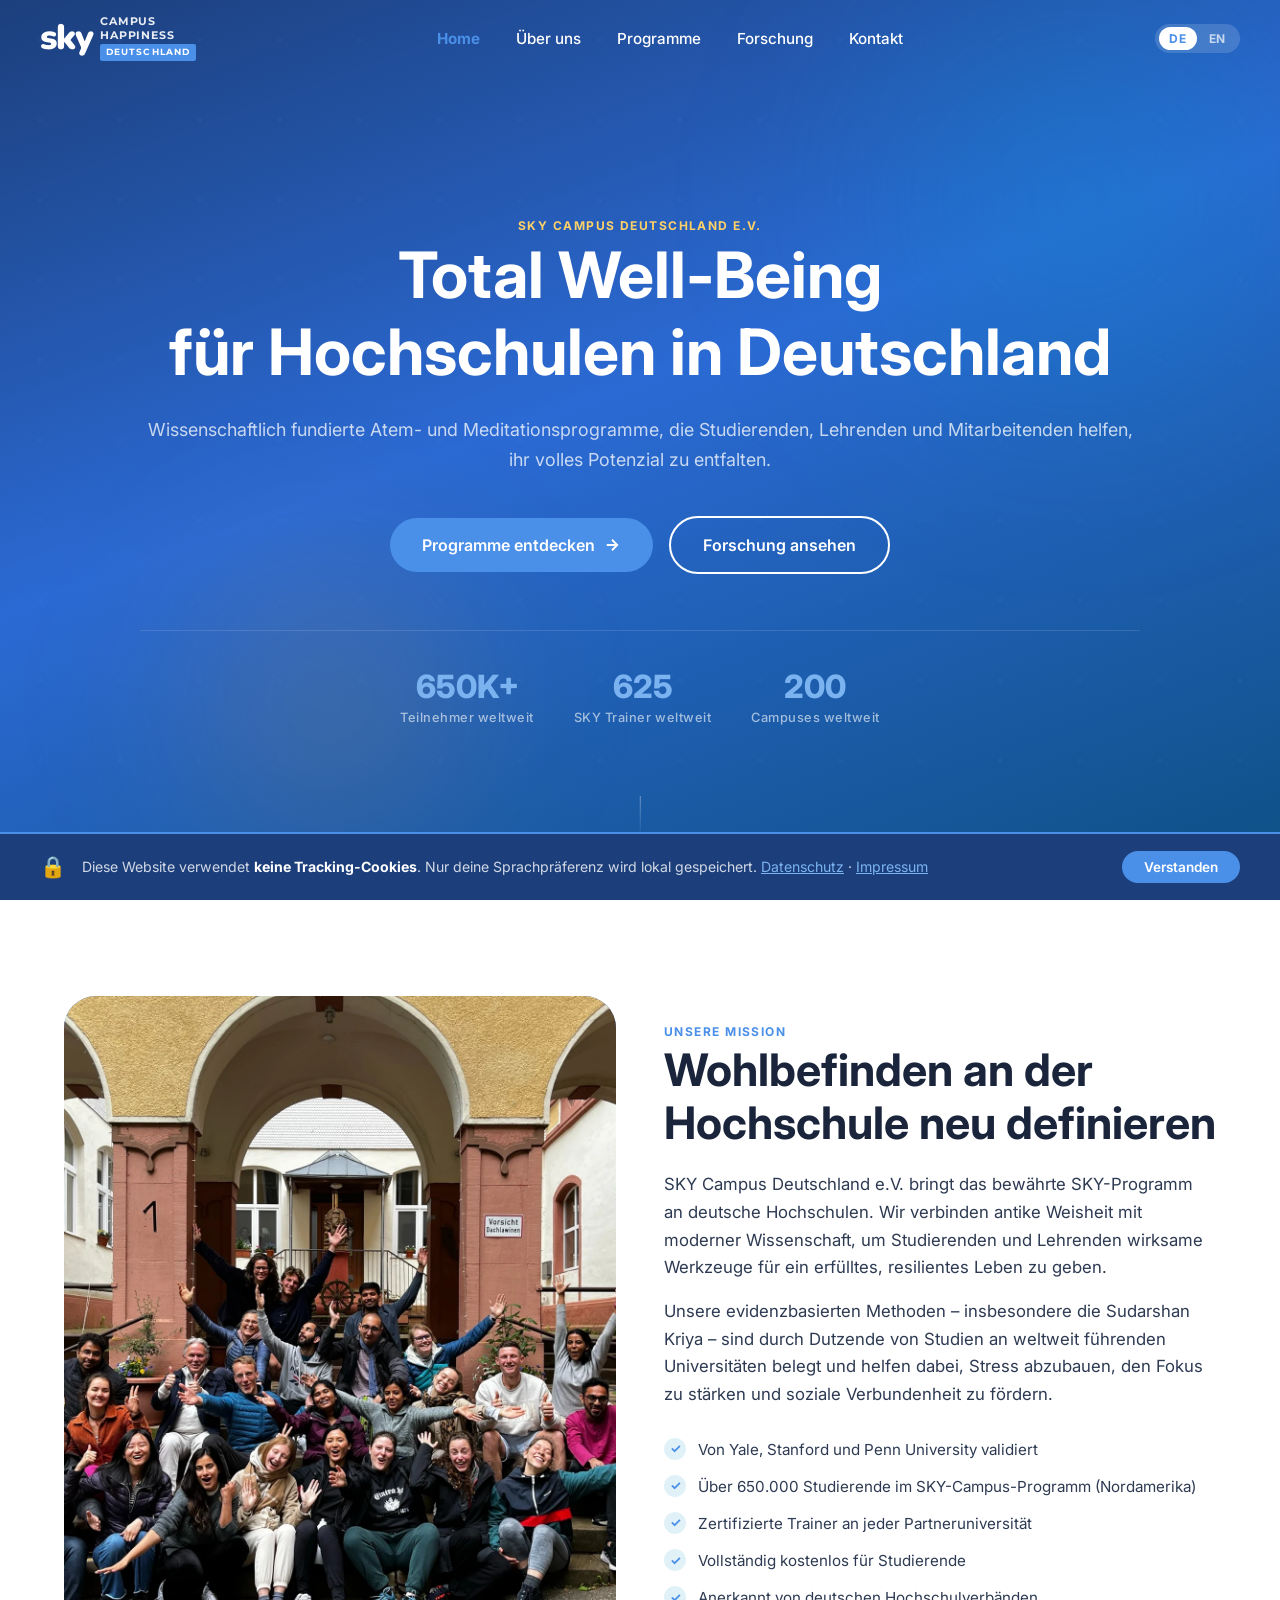
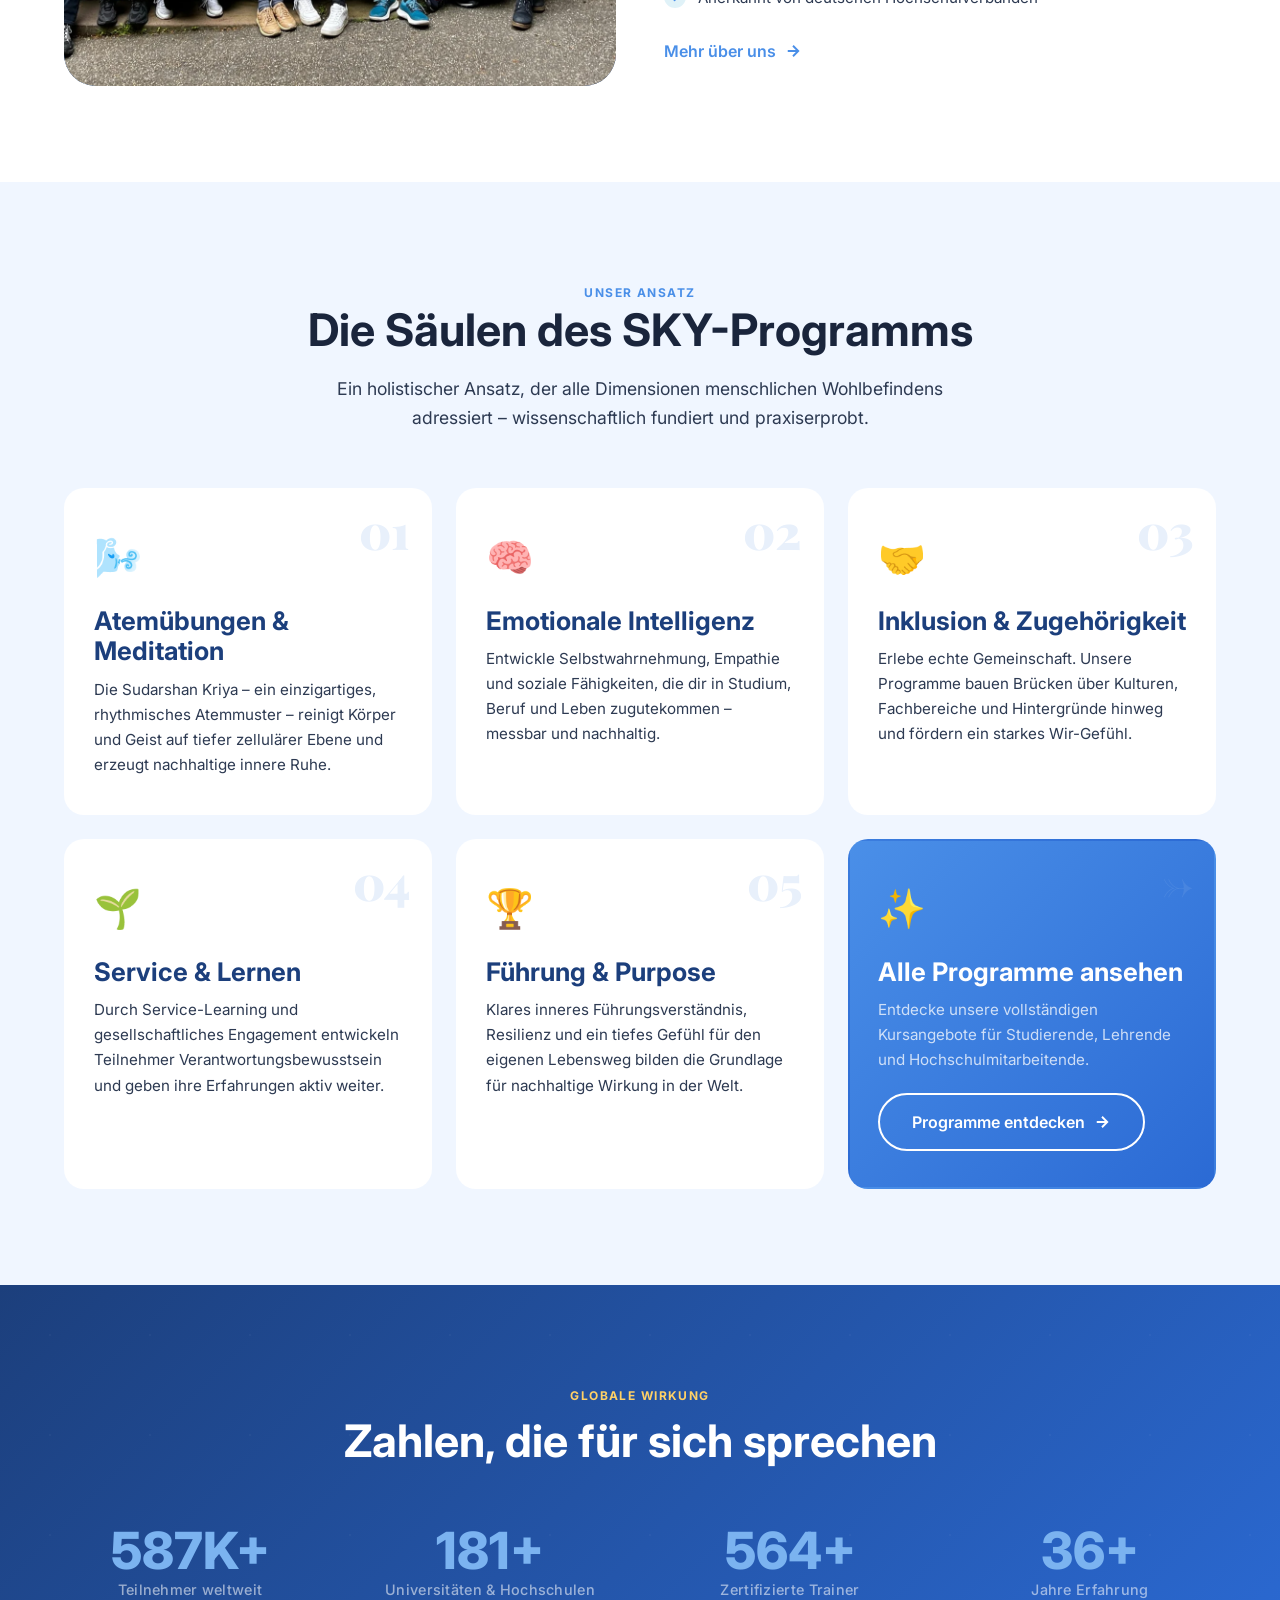
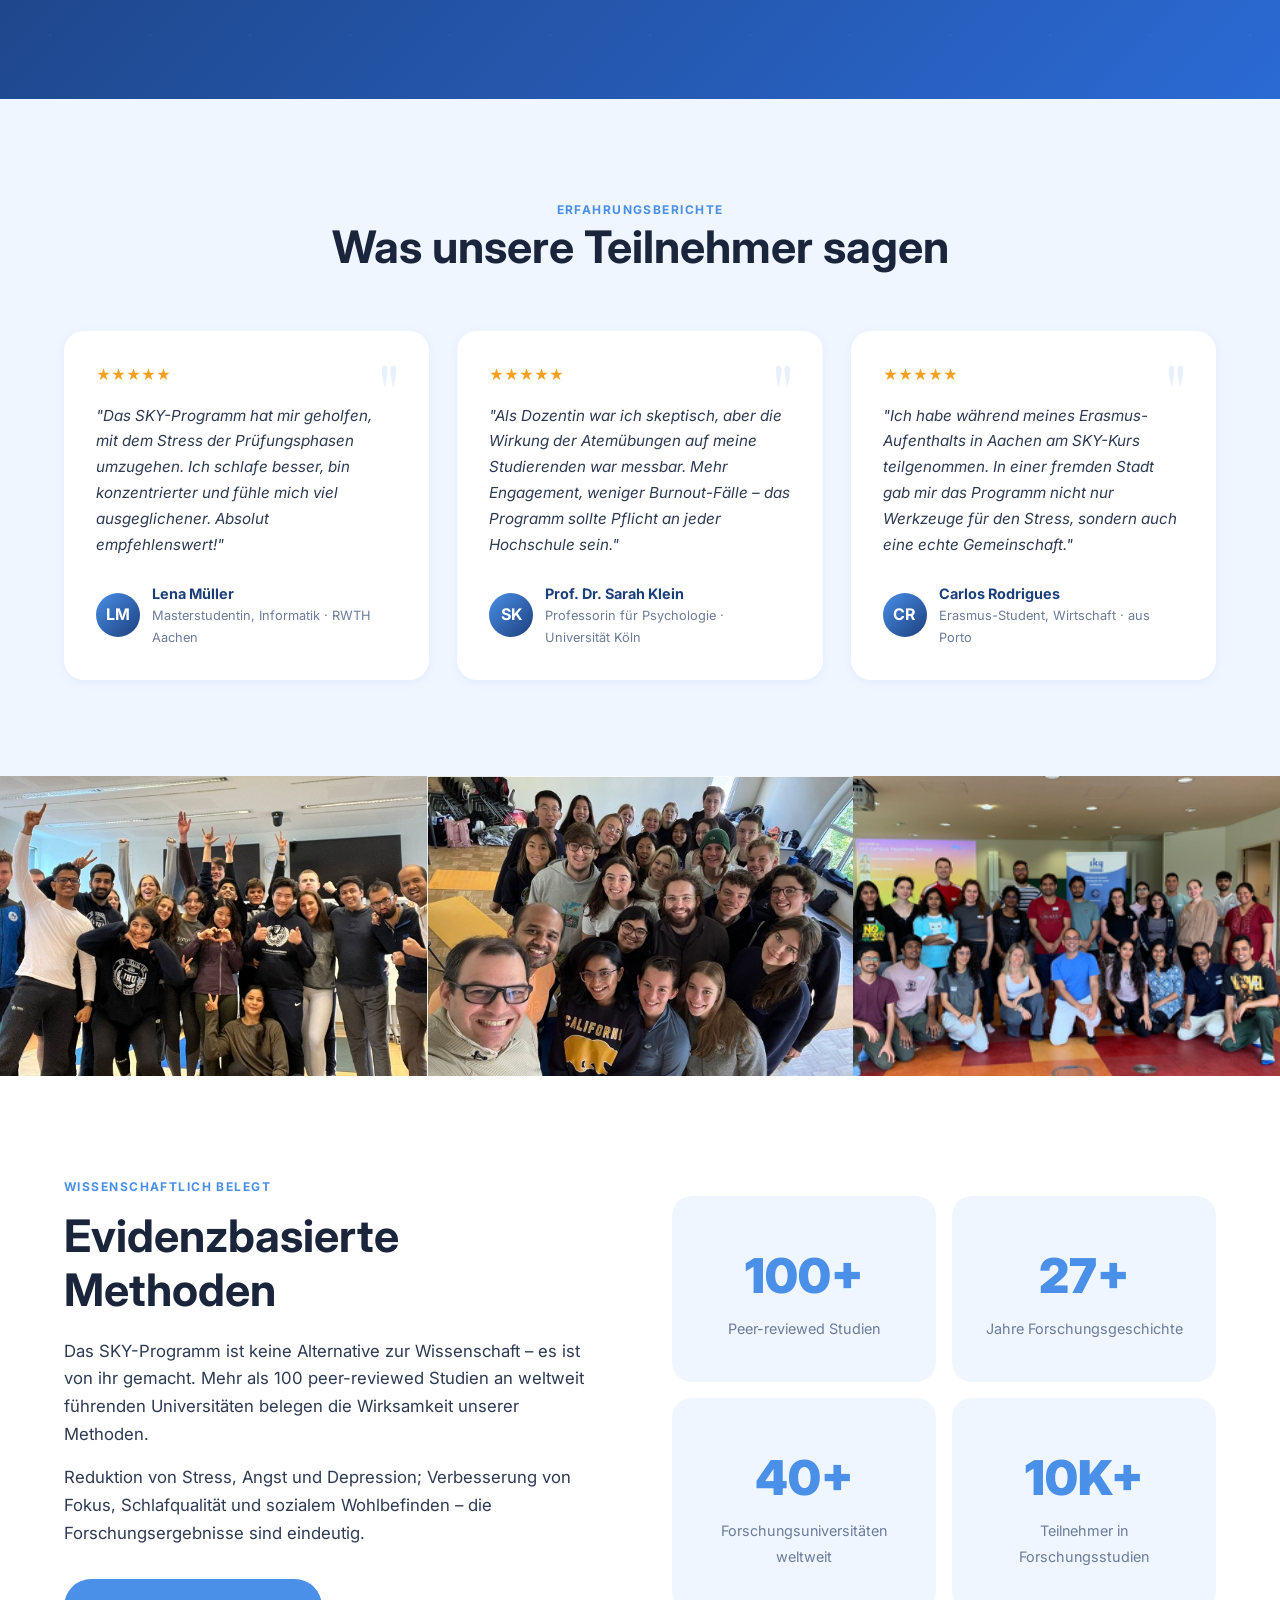
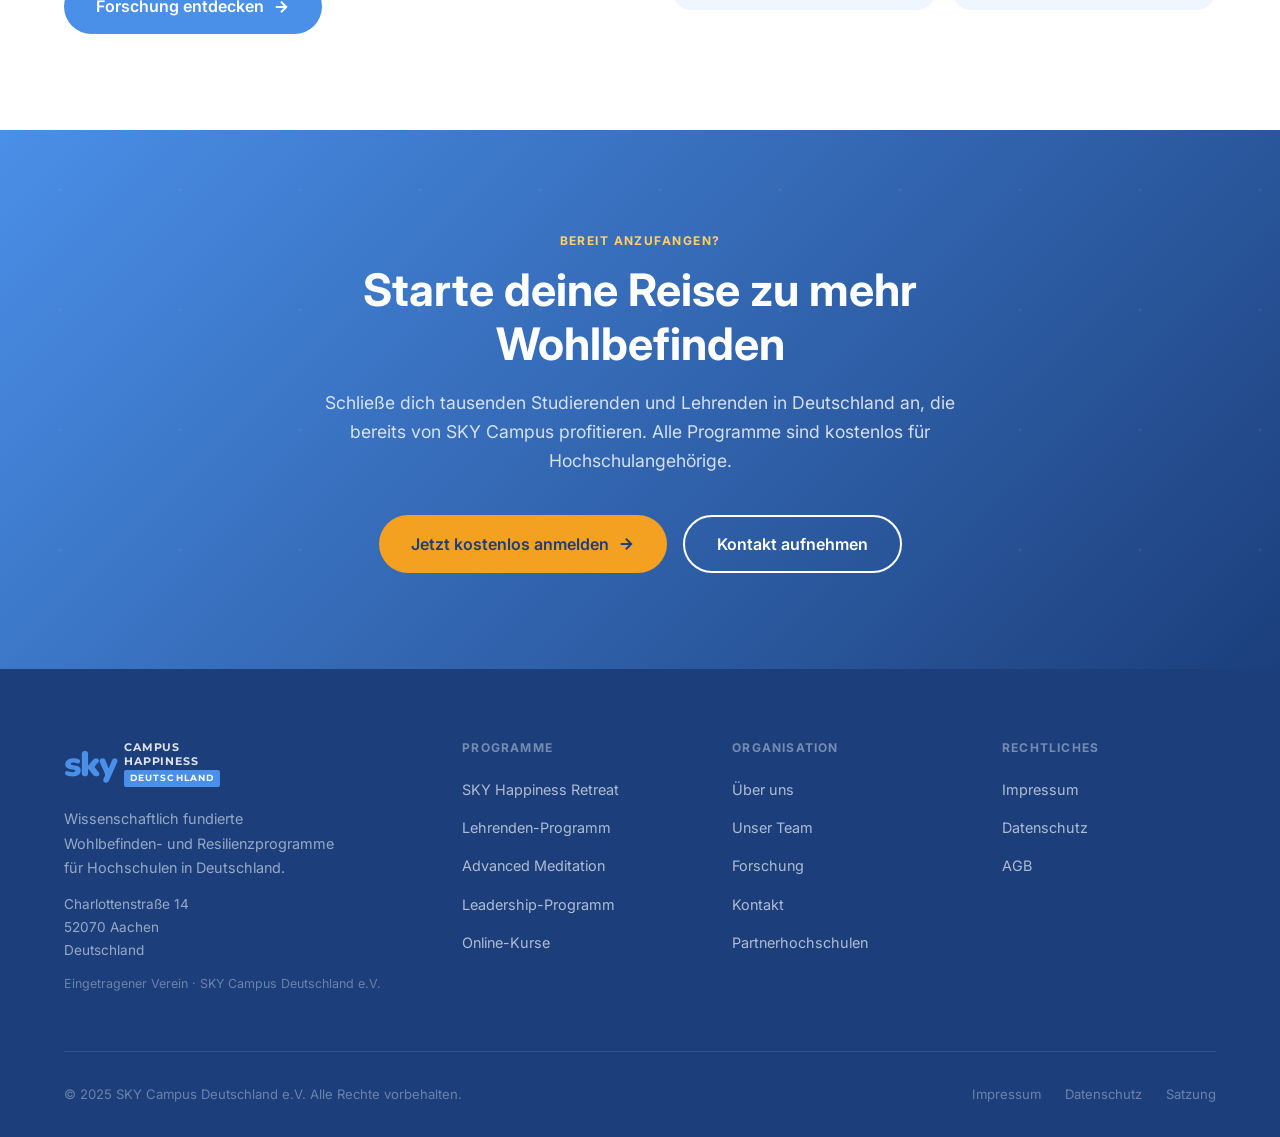
==== commit 4b7833f9: "Redesign logo: Nunito font for sky, Montserrat uppercase for campus/happiness/Deutschland badge Co-A" ====
--- a/index.html
+++ b/index.html
@@ -22,6 +22,7 @@
         <div class="sky-logo__right">
           <div class="sky-logo__campus">campus</div>
           <div class="sky-logo__happiness">happiness</div>
+      <div class="sky-logo__badge">Deutschland</div>
         </div>
       </div>
     </a>
@@ -355,6 +356,7 @@
         <div class="sky-logo__right">
           <div class="sky-logo__campus">campus</div>
           <div class="sky-logo__happiness">happiness</div>
+      <div class="sky-logo__badge">Deutschland</div>
         </div>
       </div>
         </div>
--- a/css/styles.css
+++ b/css/styles.css
@@ -2,7 +2,7 @@
    SKY Campus Deutschland e.V. — Design System
    ============================================================ */
 
-@import url('https://fonts.googleapis.com/css2?family=Inter:wght@300;400;500;600;700;800;900&family=Playfair+Display:ital,wght@0,700;0,800;1,700&display=swap');
+@import url('https://fonts.googleapis.com/css2?family=Inter:wght@300;400;500;600;700;800;900&family=Montserrat:wght@600;700&family=Nunito:wght@800;900&family=Playfair+Display:ital,wght@0,700;0,800;1,700&display=swap');
 
 /* ---- Tokens ---- */
 :root {
@@ -250,11 +250,12 @@
   line-height: 1;
 }
 .sky-logo__sky {
-  font-size: 2rem;
+  font-family: 'Nunito', sans-serif;
+  font-size: 2.2rem;
   font-weight: 900;
-  font-style: italic;
-  color: var(--white);
-  letter-spacing: -.04em;
+  font-style: normal;
+  color: var(--white);
+  letter-spacing: -.02em;
   line-height: 1;
   transition: var(--transition);
 }
@@ -266,28 +267,51 @@
   line-height: 1.15;
 }
 .sky-logo__campus {
-  font-size: .65rem;
-  font-weight: 600;
-  letter-spacing: .04em;
+  font-family: 'Montserrat', sans-serif;
+  font-size: .68rem;
+  font-weight: 700;
+  letter-spacing: .08em;
   color: rgba(255,255,255,.9);
-  text-transform: lowercase;
+  text-transform: uppercase;
   transition: var(--transition);
 }
 .sky-logo__happiness {
-  font-size: .65rem;
-  font-weight: 600;
-  letter-spacing: .04em;
+  font-family: 'Montserrat', sans-serif;
+  font-size: .68rem;
+  font-weight: 700;
+  letter-spacing: .08em;
   color: rgba(255,255,255,.9);
-  text-transform: lowercase;
+  text-transform: uppercase;
   transition: var(--transition);
 }
 .nav.scrolled .sky-logo__campus,
 .nav.scrolled .sky-logo__happiness { color: var(--sky); }
 
+.sky-logo__badge {
+  display: inline-block;
+  font-family: 'Montserrat', sans-serif;
+  background: var(--sky);
+  color: var(--white);
+  font-size: .58rem;
+  font-weight: 700;
+  letter-spacing: .12em;
+  text-transform: uppercase;
+  padding: 2px 6px;
+  border-radius: 2px;
+  margin-top: 2px;
+  line-height: 1.4;
+  transition: var(--transition);
+}
+.nav.scrolled .sky-logo__badge {
+  background: var(--sky);
+  color: var(--white);
+}
+
 /* footer logo */
 .footer .sky-logo__sky       { color: var(--sky); }
-.footer .sky-logo__campus    { color: var(--sky); opacity: .85; }
-.footer .sky-logo__happiness { color: var(--sky); opacity: .85; }
+.footer .sky-logo__campus    { color: var(--white); opacity: .85; }
+.footer .sky-logo__happiness { color: var(--white); opacity: .85; }
+.footer .sky-logo__badge     { background: var(--sky); color: var(--white); }
 
 /* legacy fallback */
 .nav__logo-img { height: 52px; width: auto; flex-shrink: 0; display: block; }
@@ -452,7 +476,7 @@
   margin-bottom: 24px;
   font-size: clamp(2.6rem, 5vw, 4.4rem);
 }
-.hero__title span { color: var(--sky-light); }
+.hero__title span { color: var(--white); }
 .hero__subtitle {
   font-size: clamp(1.05rem, 1.5vw, 1.25rem);
   color: rgba(255,255,255,.75);
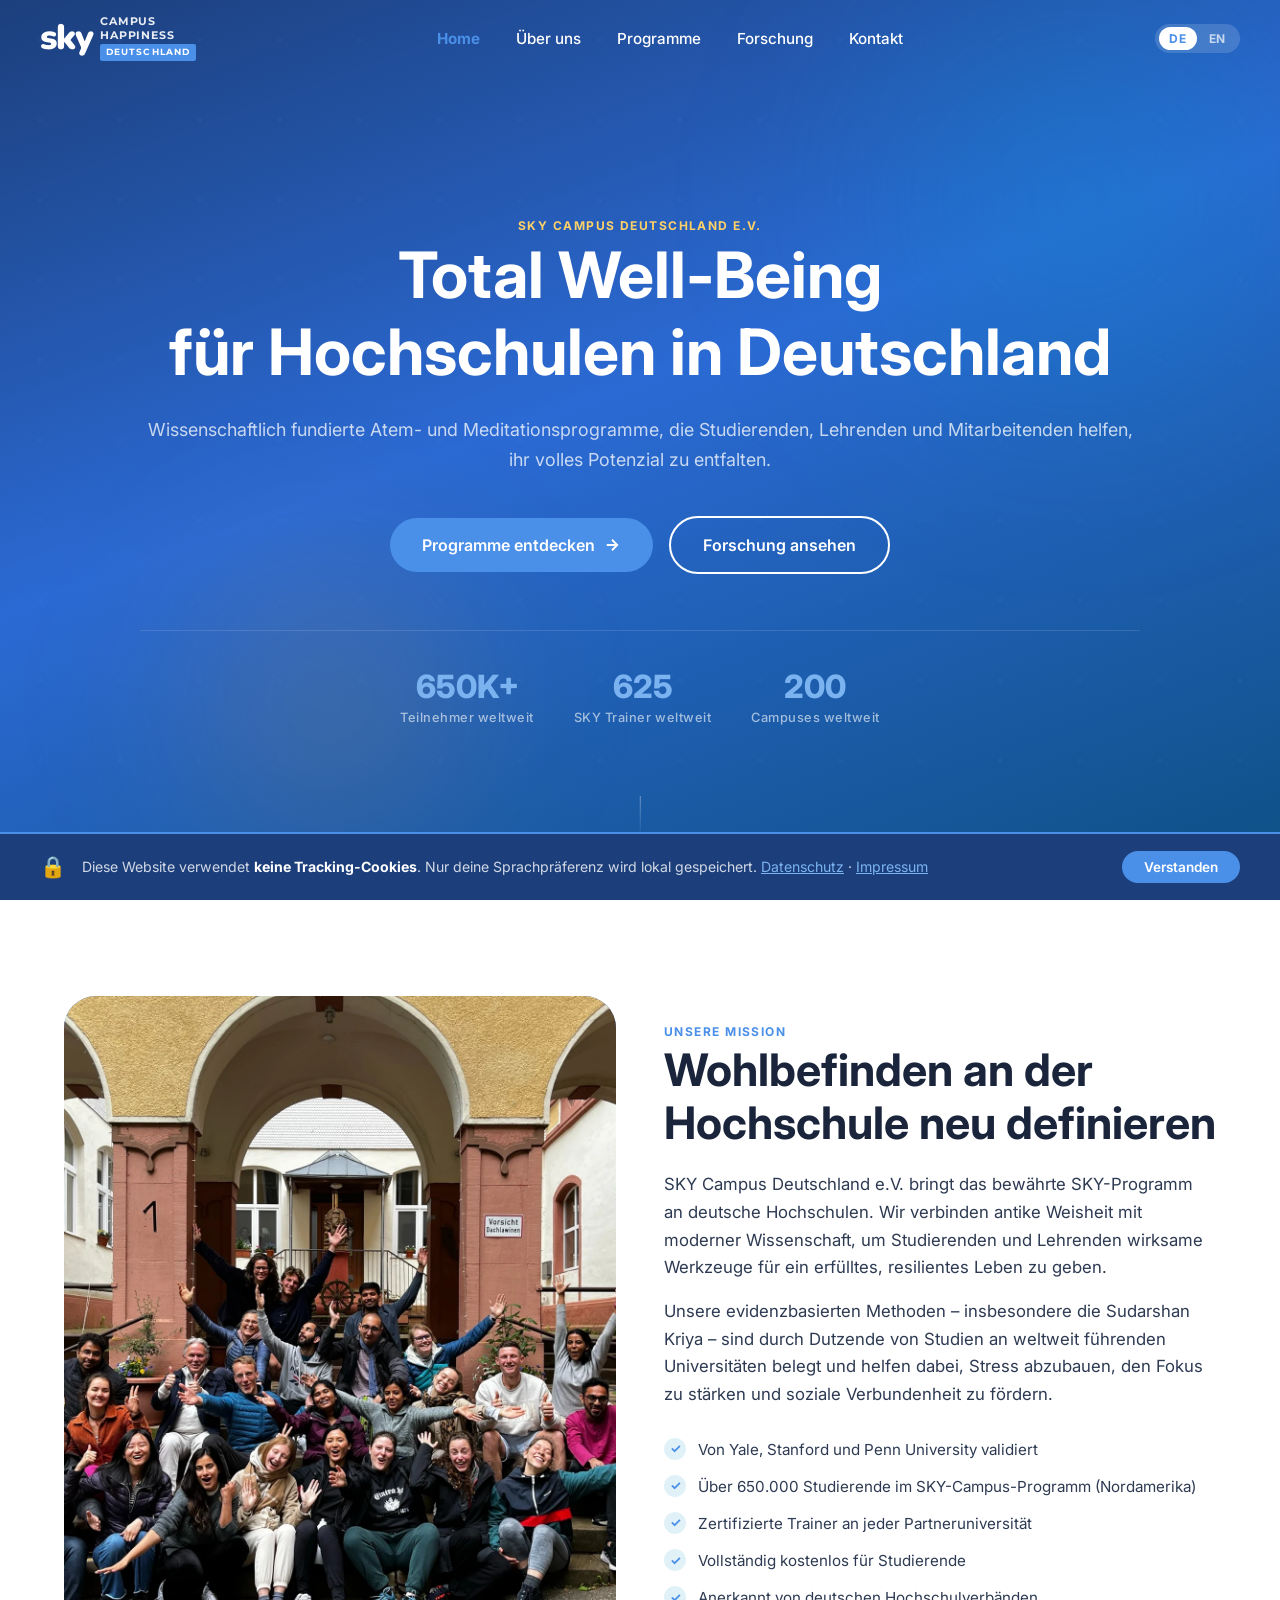
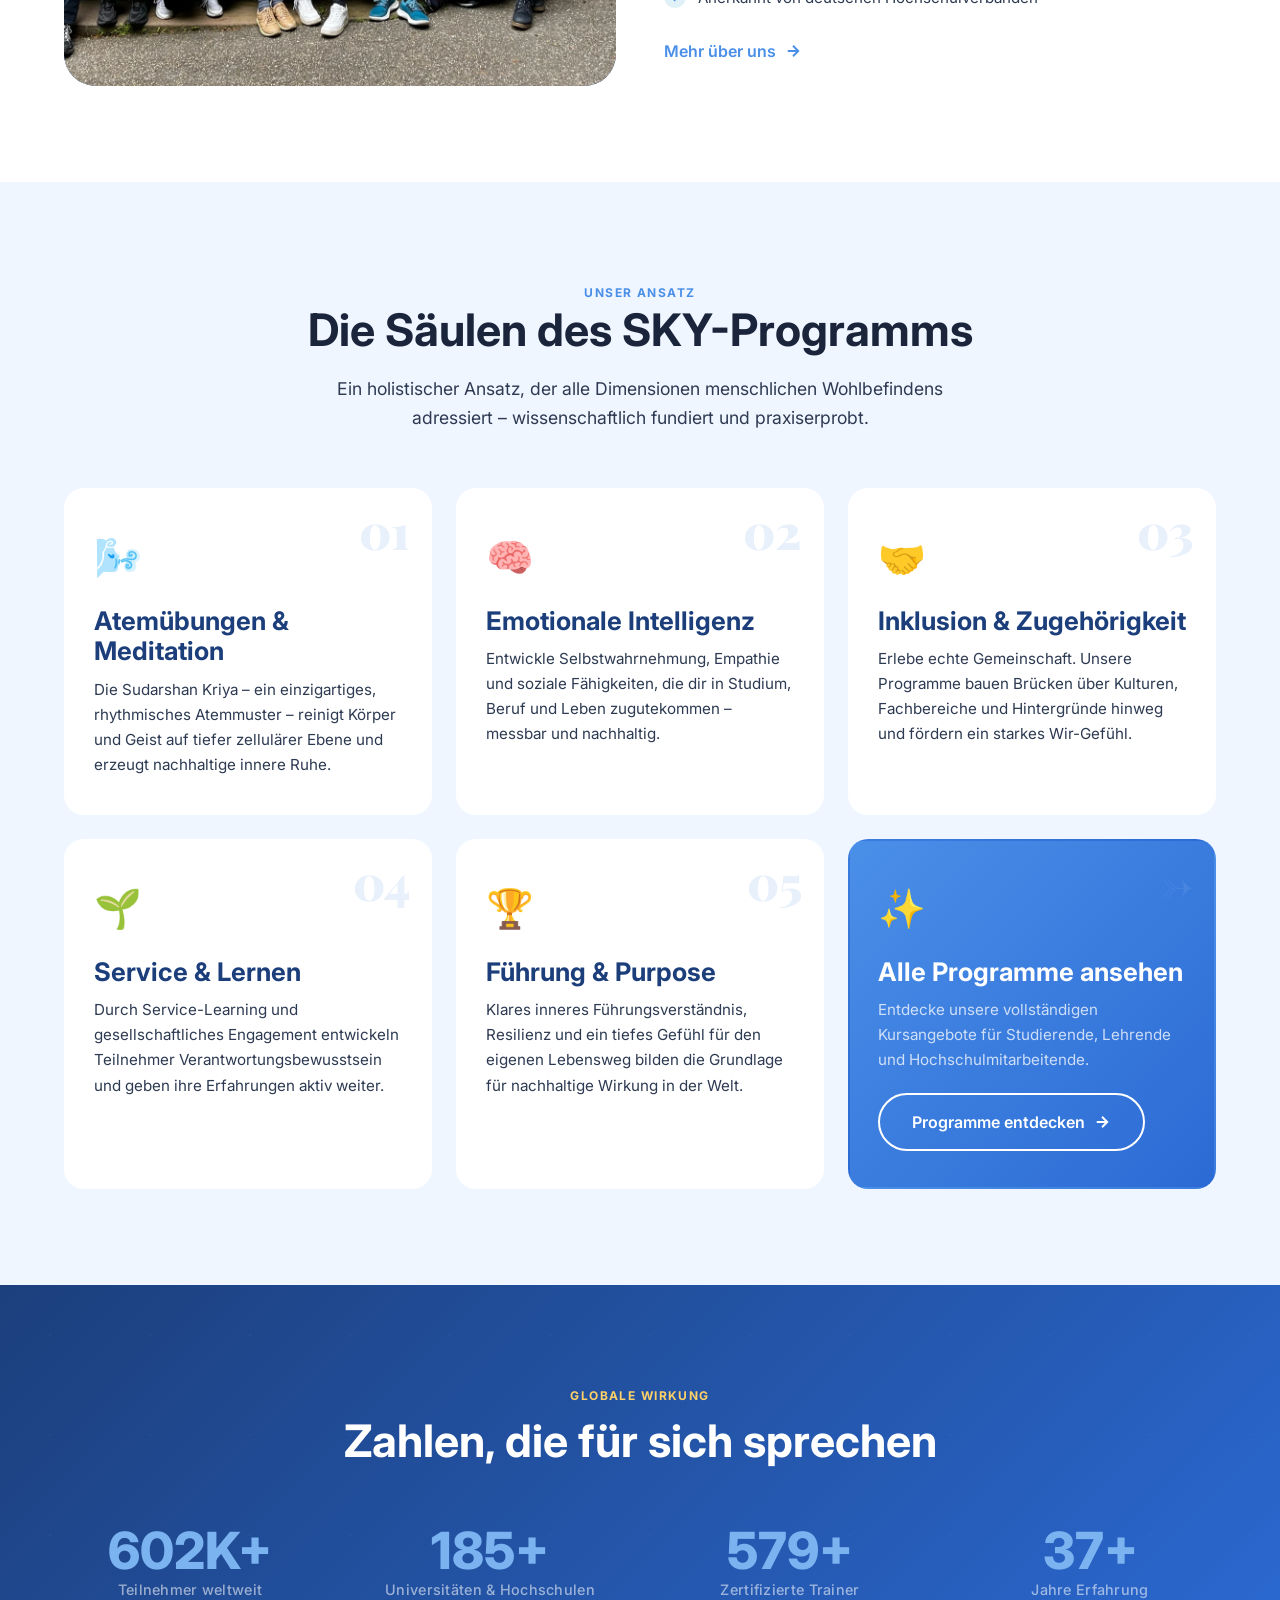
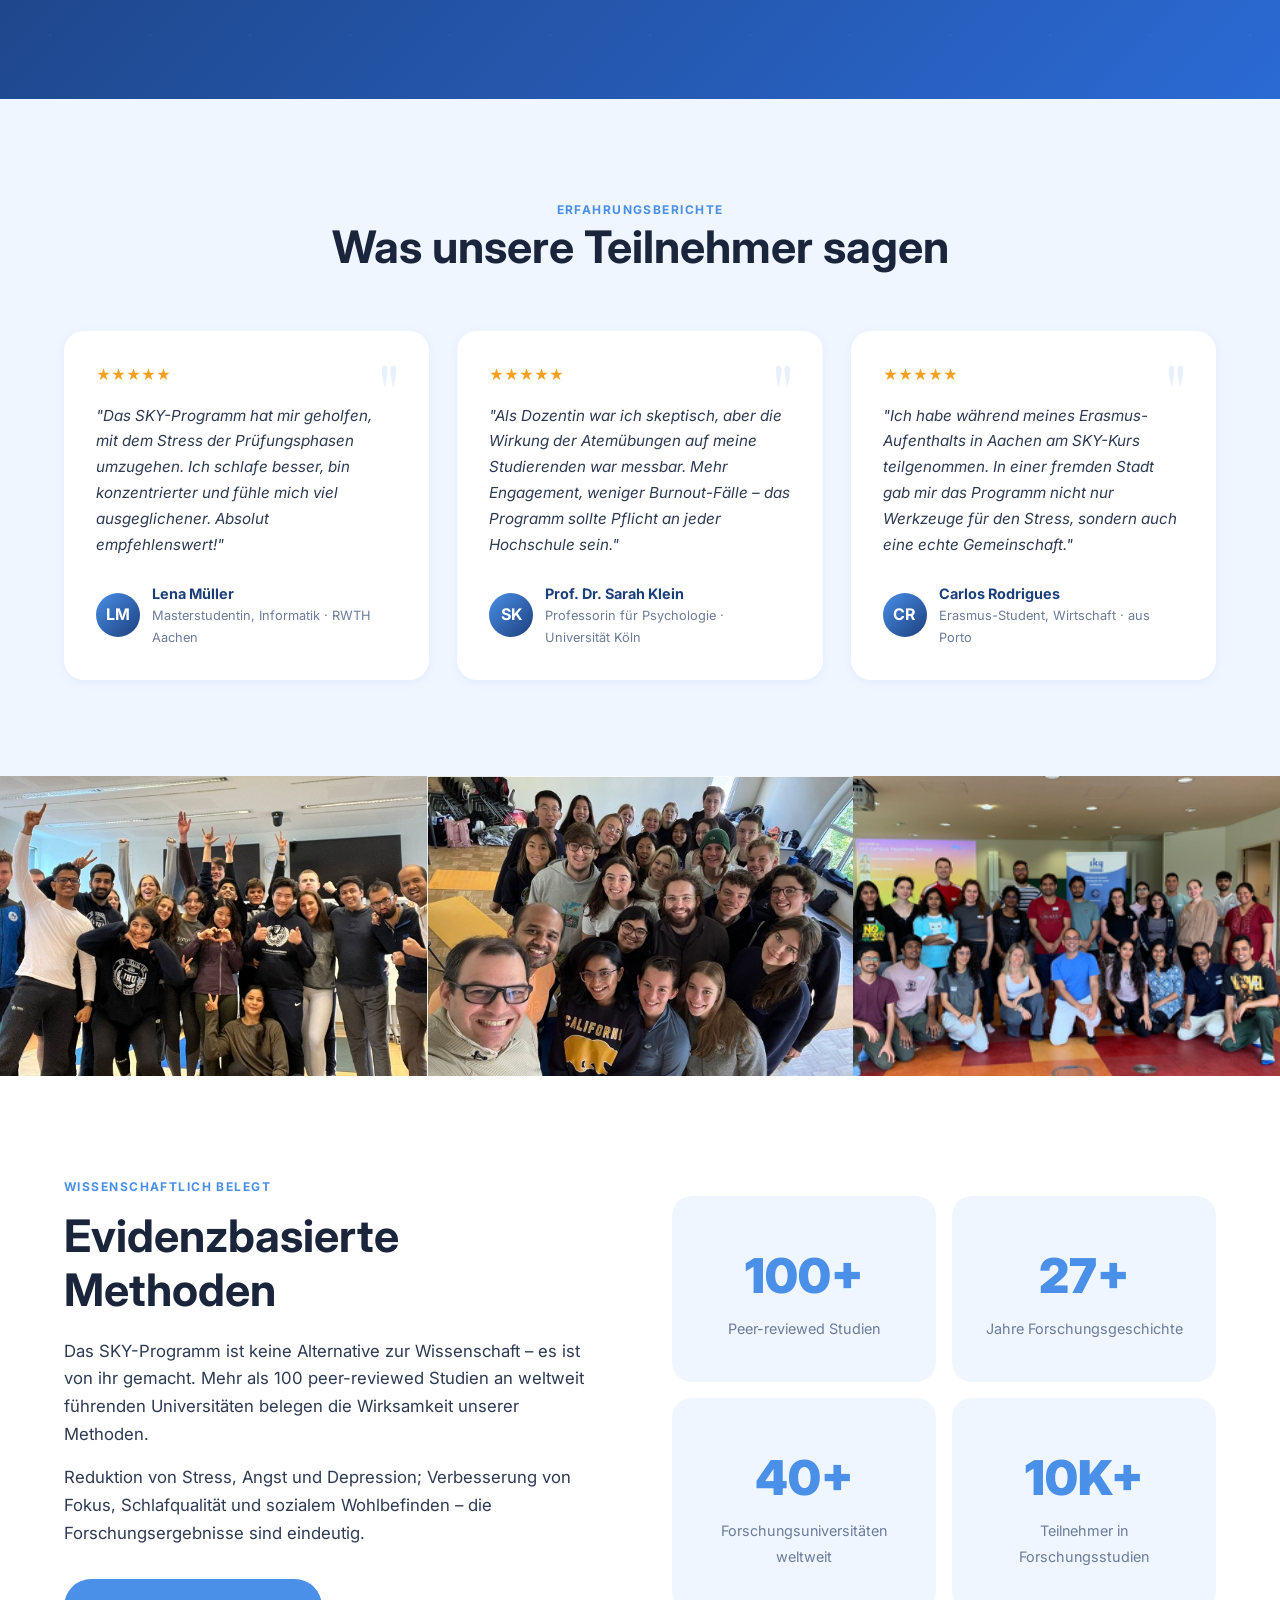
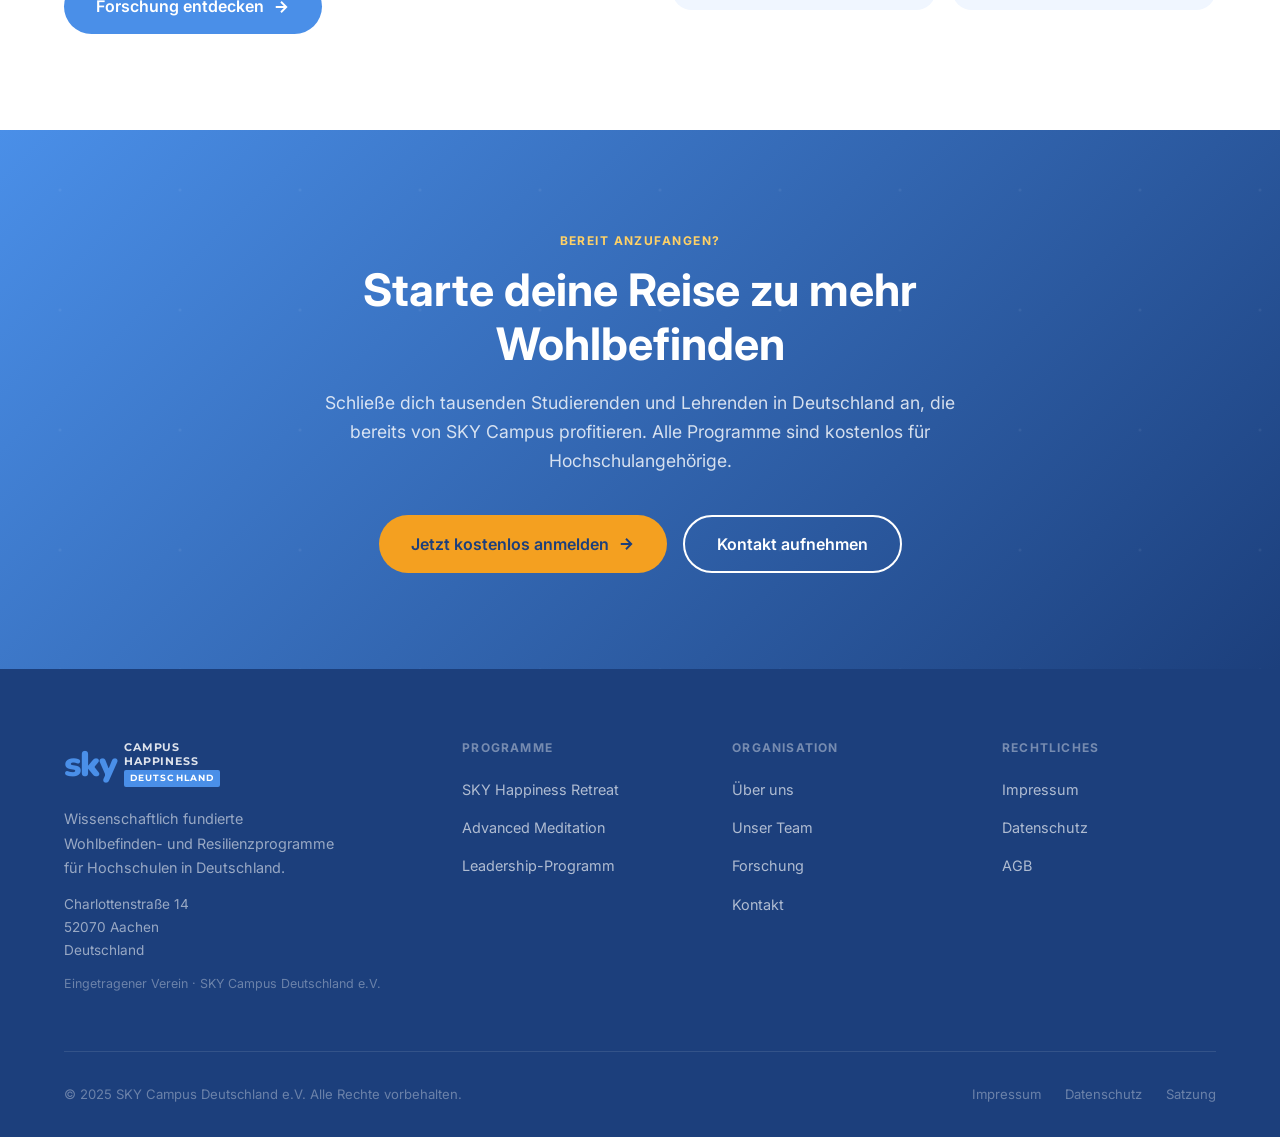
==== commit b6ee9beb: "Remove Faculty Program, Online Courses, and Partner Universities from footer across all pages Co-Aut" ====
--- a/index.html
+++ b/index.html
@@ -373,10 +373,8 @@
         <h4 class="footer__heading" data-i18n="footer.h.prog">Programme</h4>
         <ul class="footer__links">
           <li><a href="programs.html" data-i18n="footer.prog1">SKY Happiness Retreat</a></li>
-          <li><a href="programs.html" data-i18n="footer.prog2">Lehrenden-Programm</a></li>
           <li><a href="programs.html" data-i18n="footer.prog3">Advanced Meditation</a></li>
           <li><a href="programs.html" data-i18n="footer.prog4">Leadership-Programm</a></li>
-          <li><a href="programs.html" data-i18n="footer.prog5">Online-Kurse</a></li>
         </ul>
       </div>
 
@@ -387,7 +385,6 @@
           <li><a href="about.html#team" data-i18n="footer.org2">Unser Team</a></li>
           <li><a href="research.html" data-i18n="footer.org3">Forschung</a></li>
           <li><a href="contact.html" data-i18n="footer.org4">Kontakt</a></li>
-          <li><a href="about.html#partner" data-i18n="footer.org5">Partnerhochschulen</a></li>
         </ul>
       </div>
 
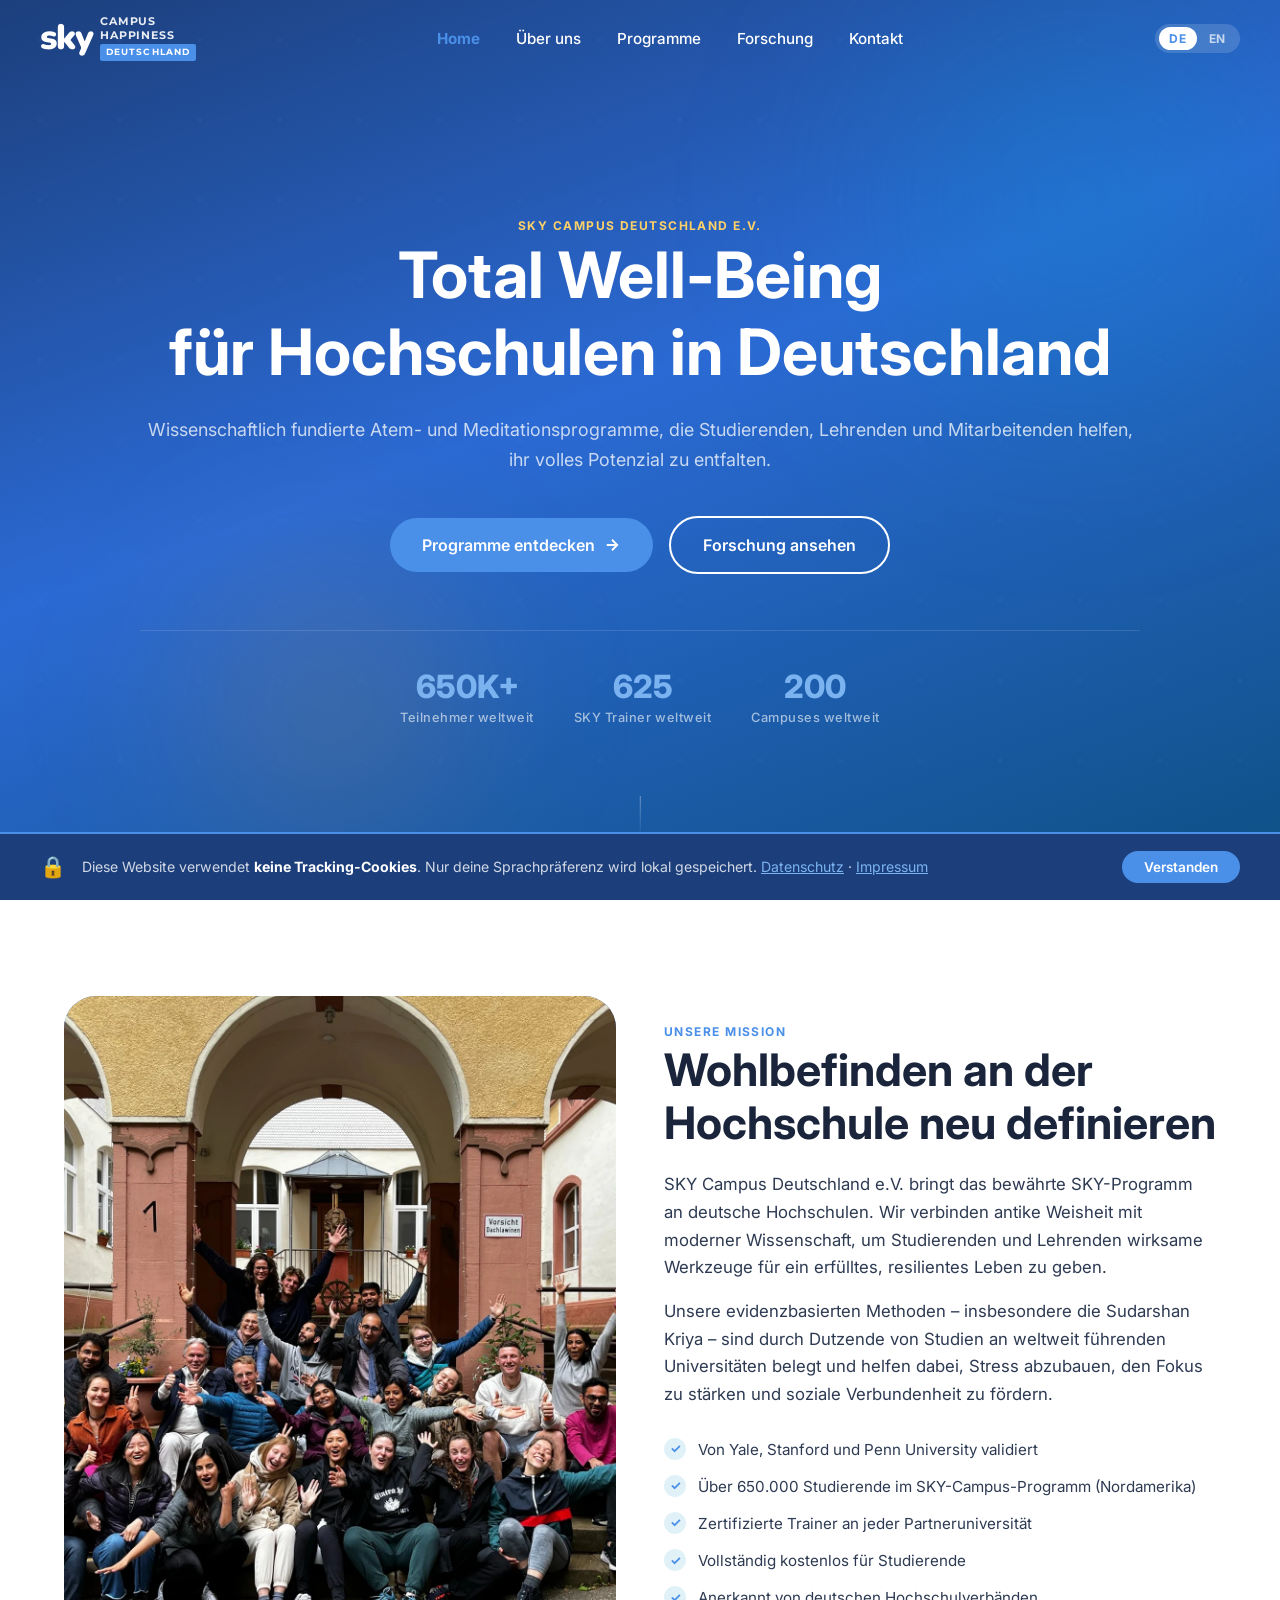
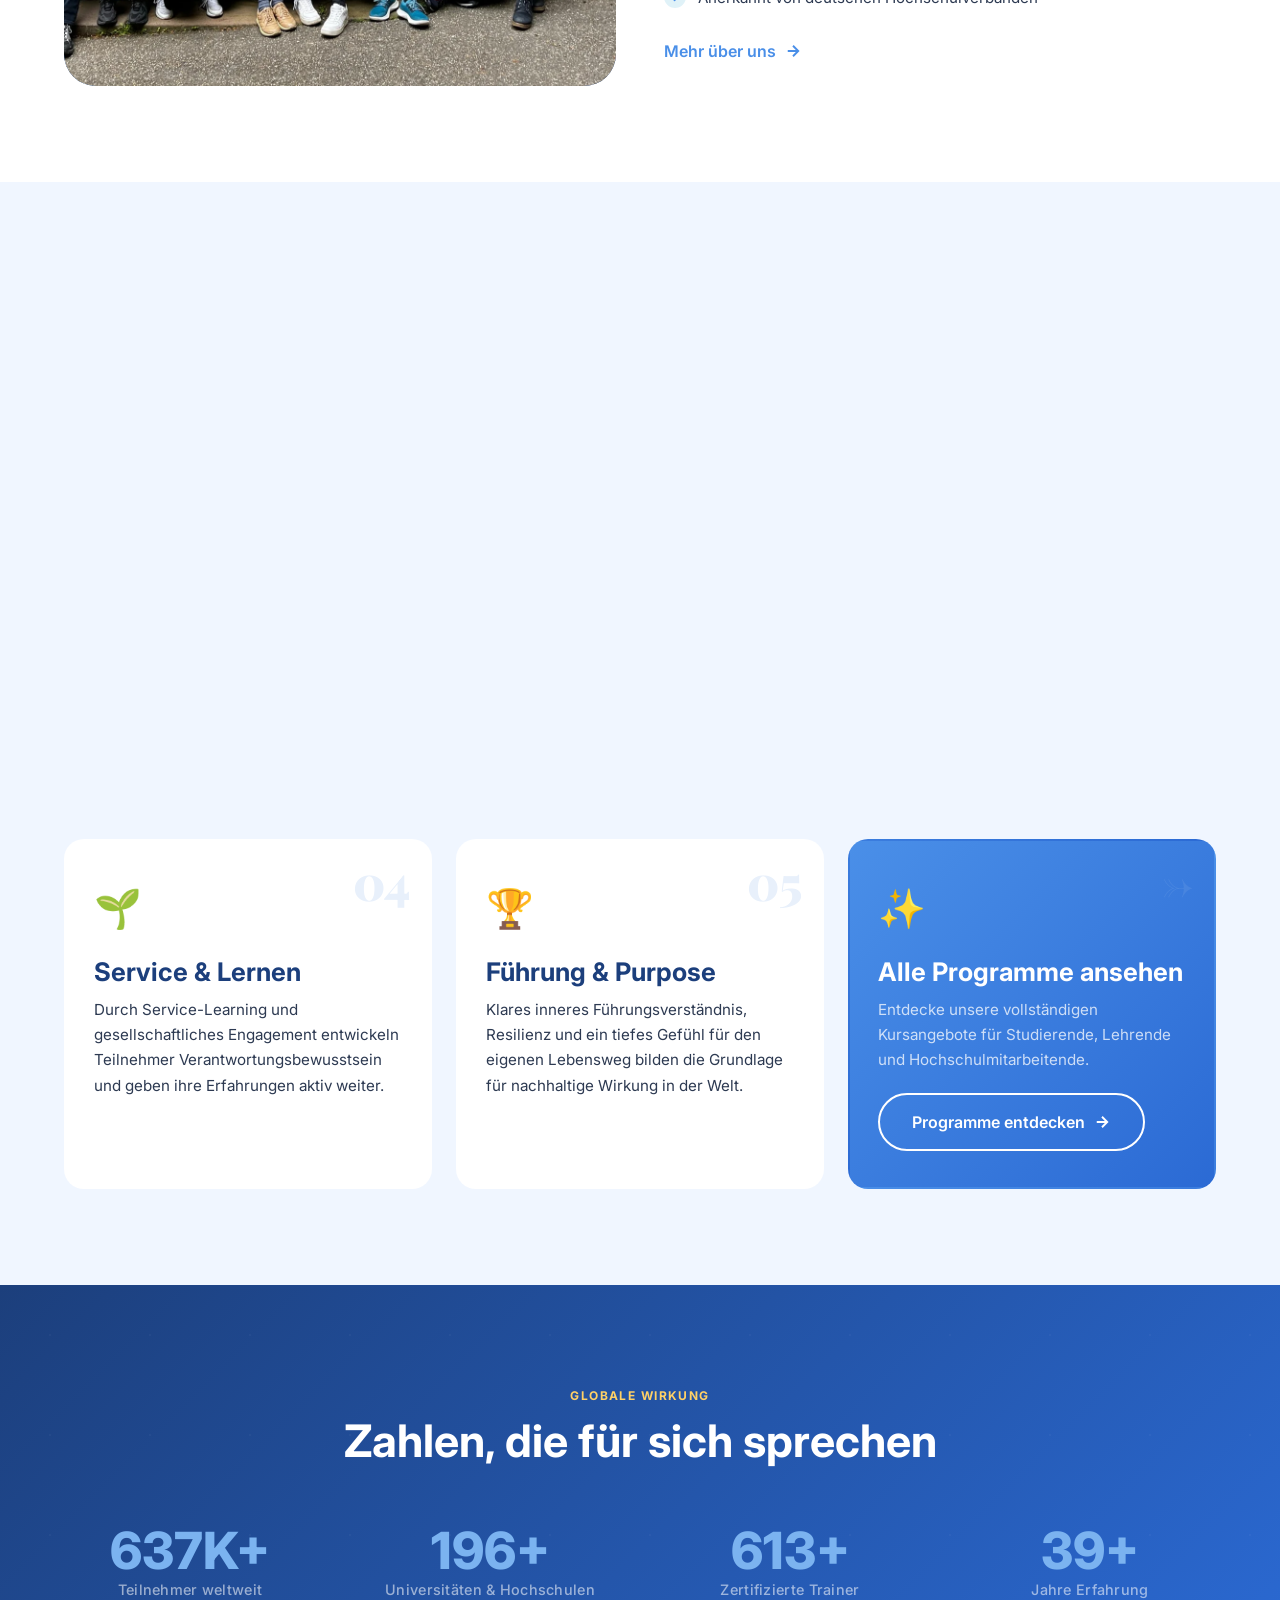
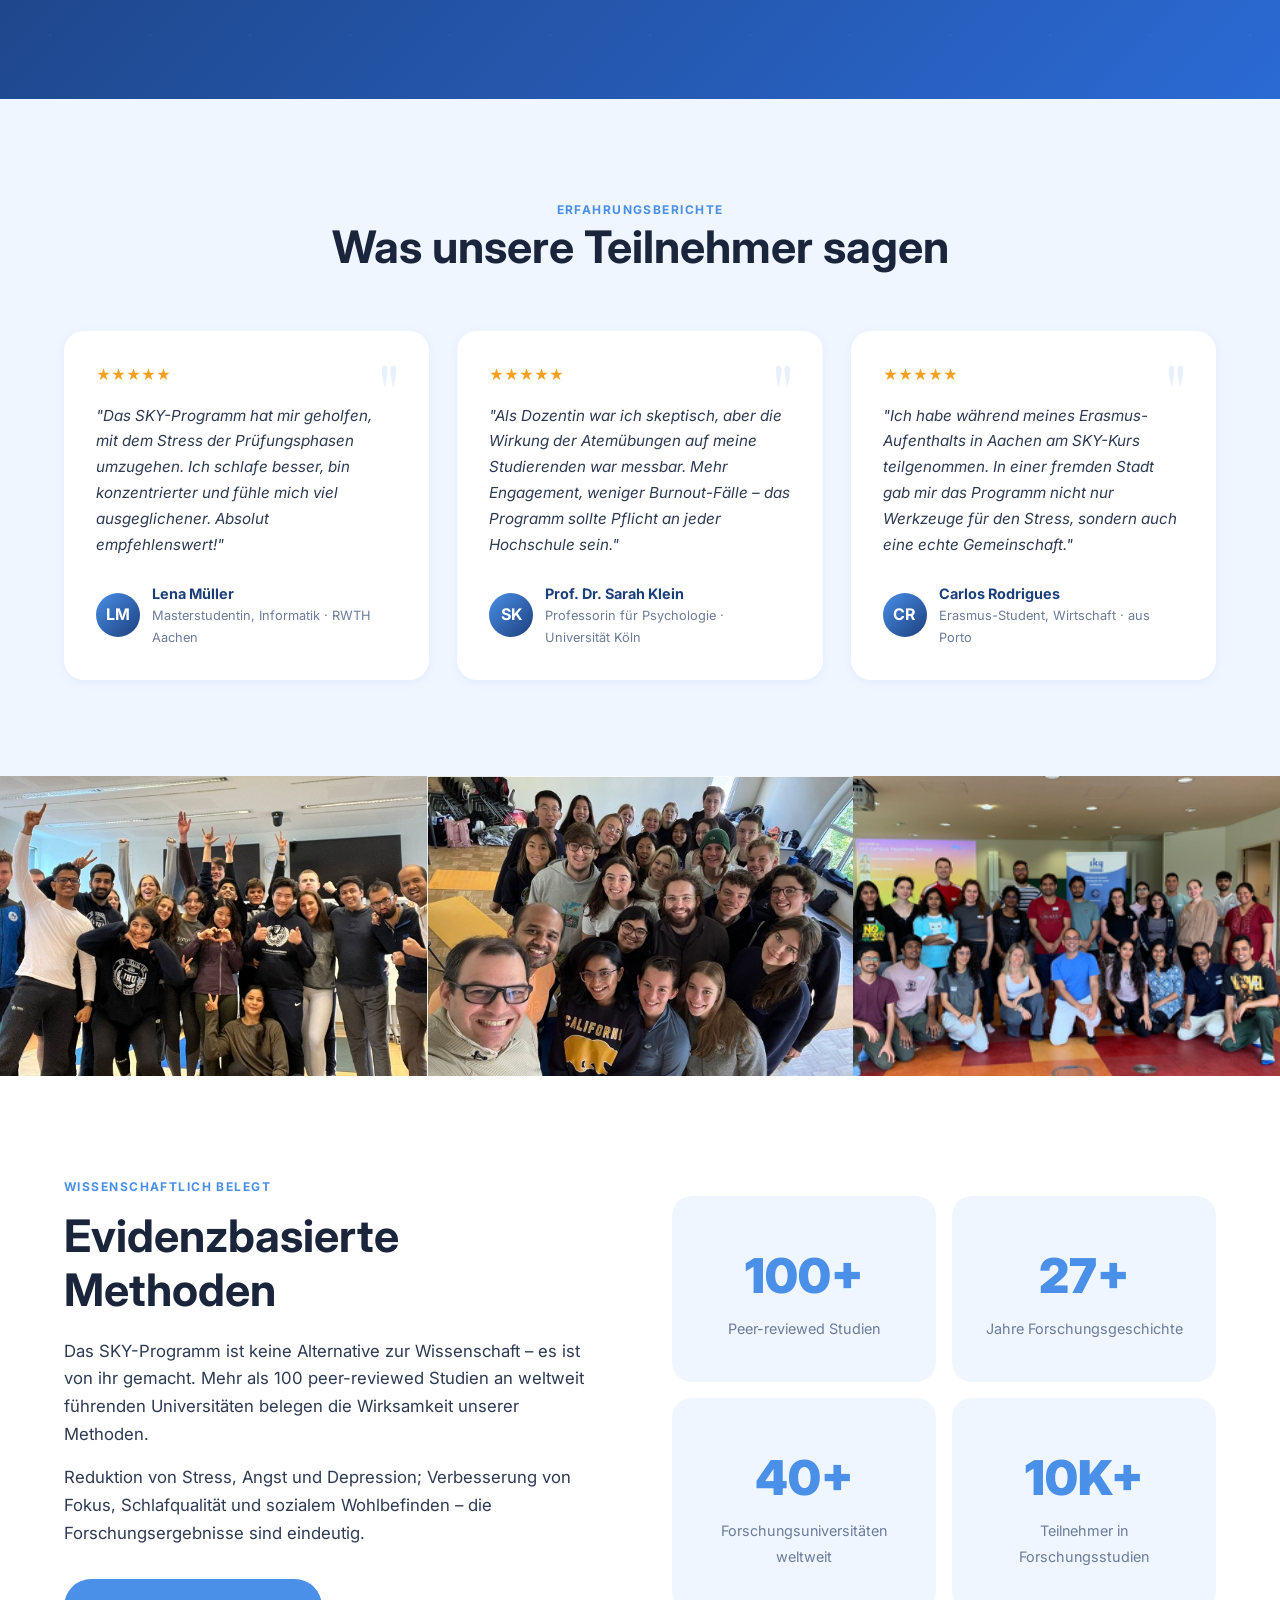
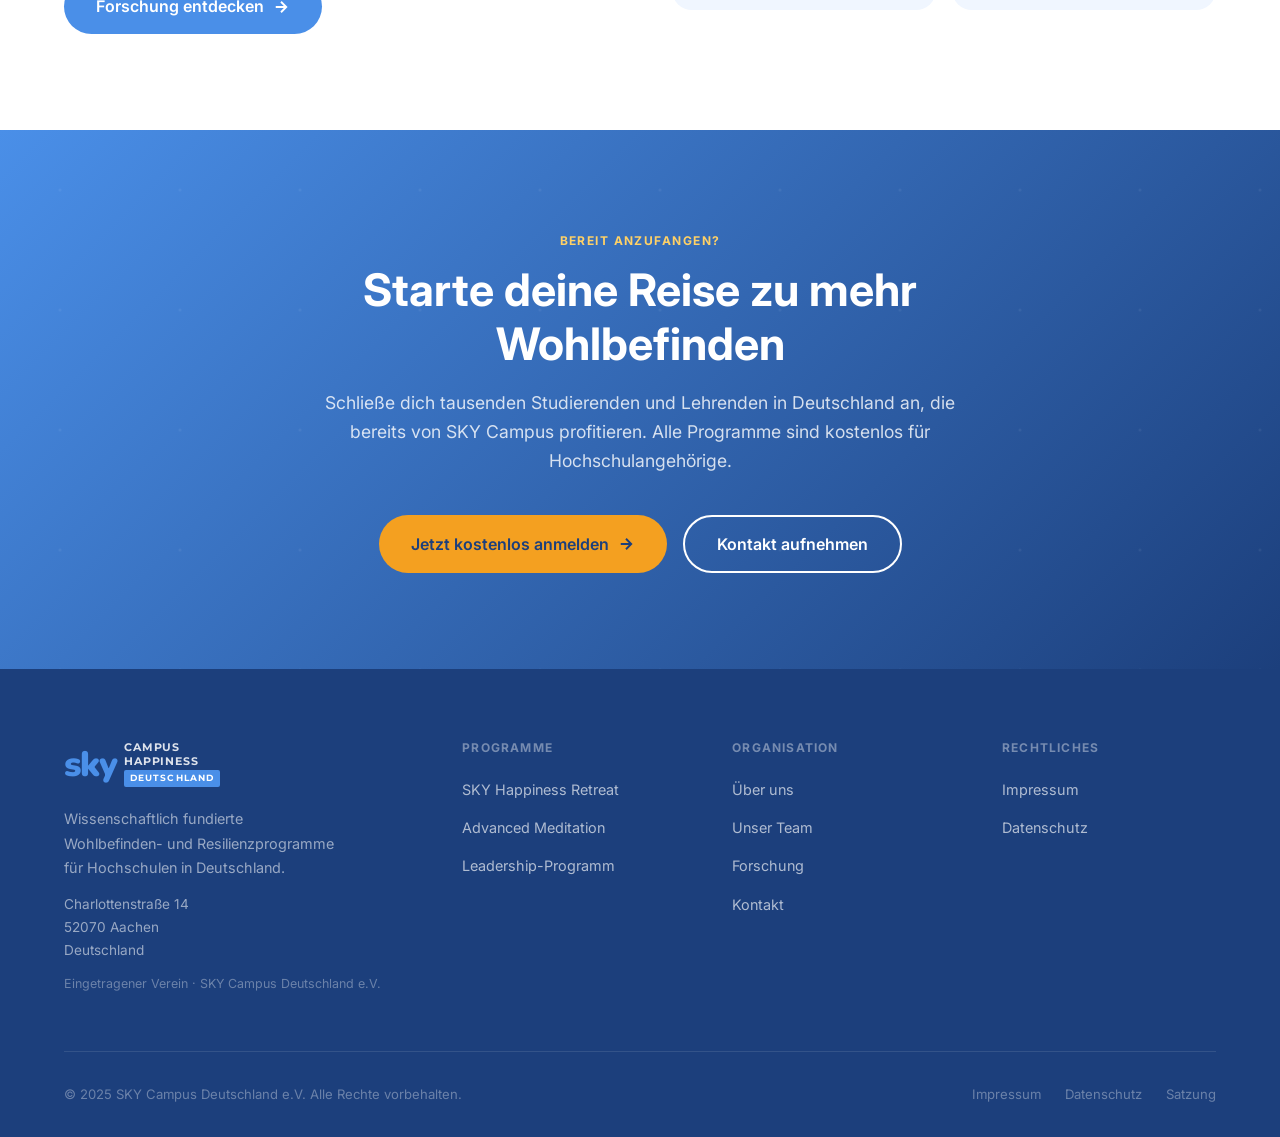
==== commit ff064133: "Remove Terms from footer legal section across all pages Co-Authored-By: Claude Sonnet 4.6 <noreply@a" ====
--- a/index.html
+++ b/index.html
@@ -393,7 +393,6 @@
         <ul class="footer__links">
           <li><a href="impressum.html" data-i18n="footer.legal1">Impressum</a></li>
           <li><a href="datenschutz.html" data-i18n="footer.legal2">Datenschutz</a></li>
-          <li><a href="satzung.html" data-i18n="footer.legal3">Satzung</a></li>
         </ul>
       </div>
     </div>
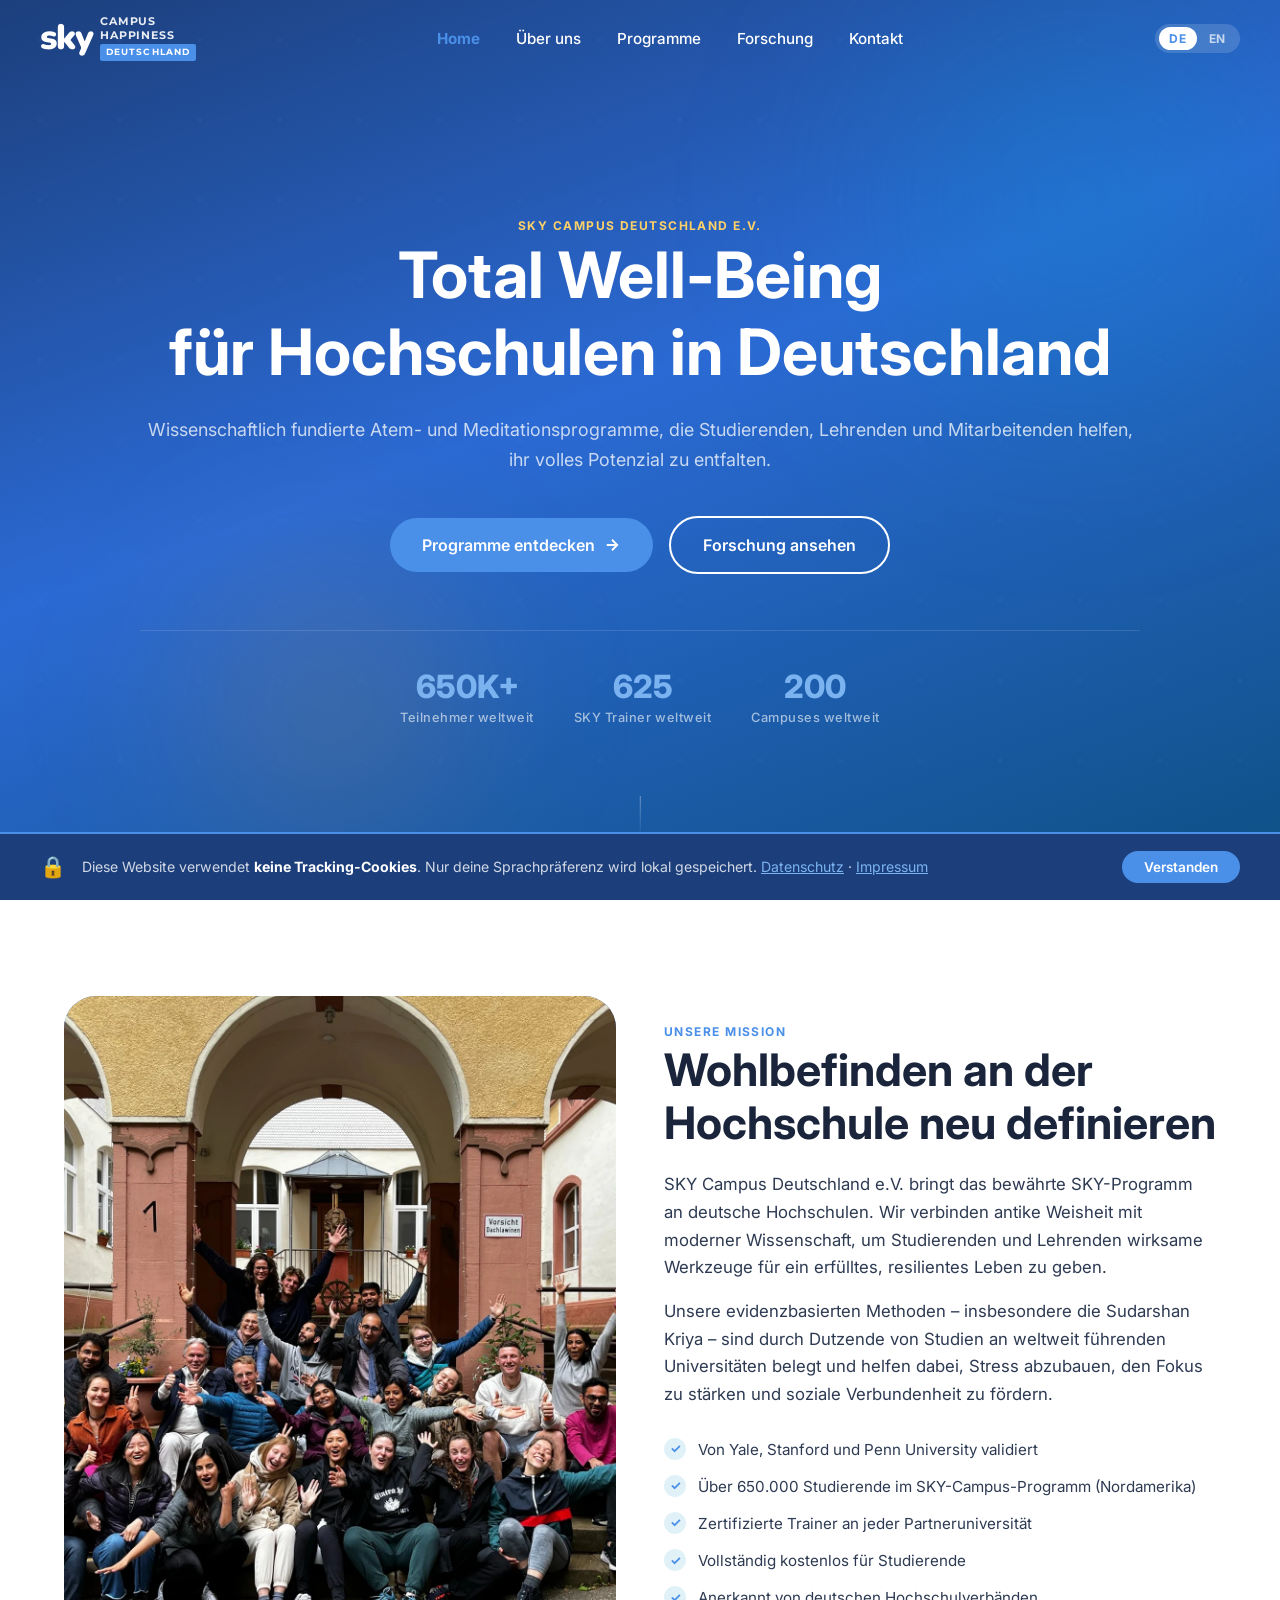
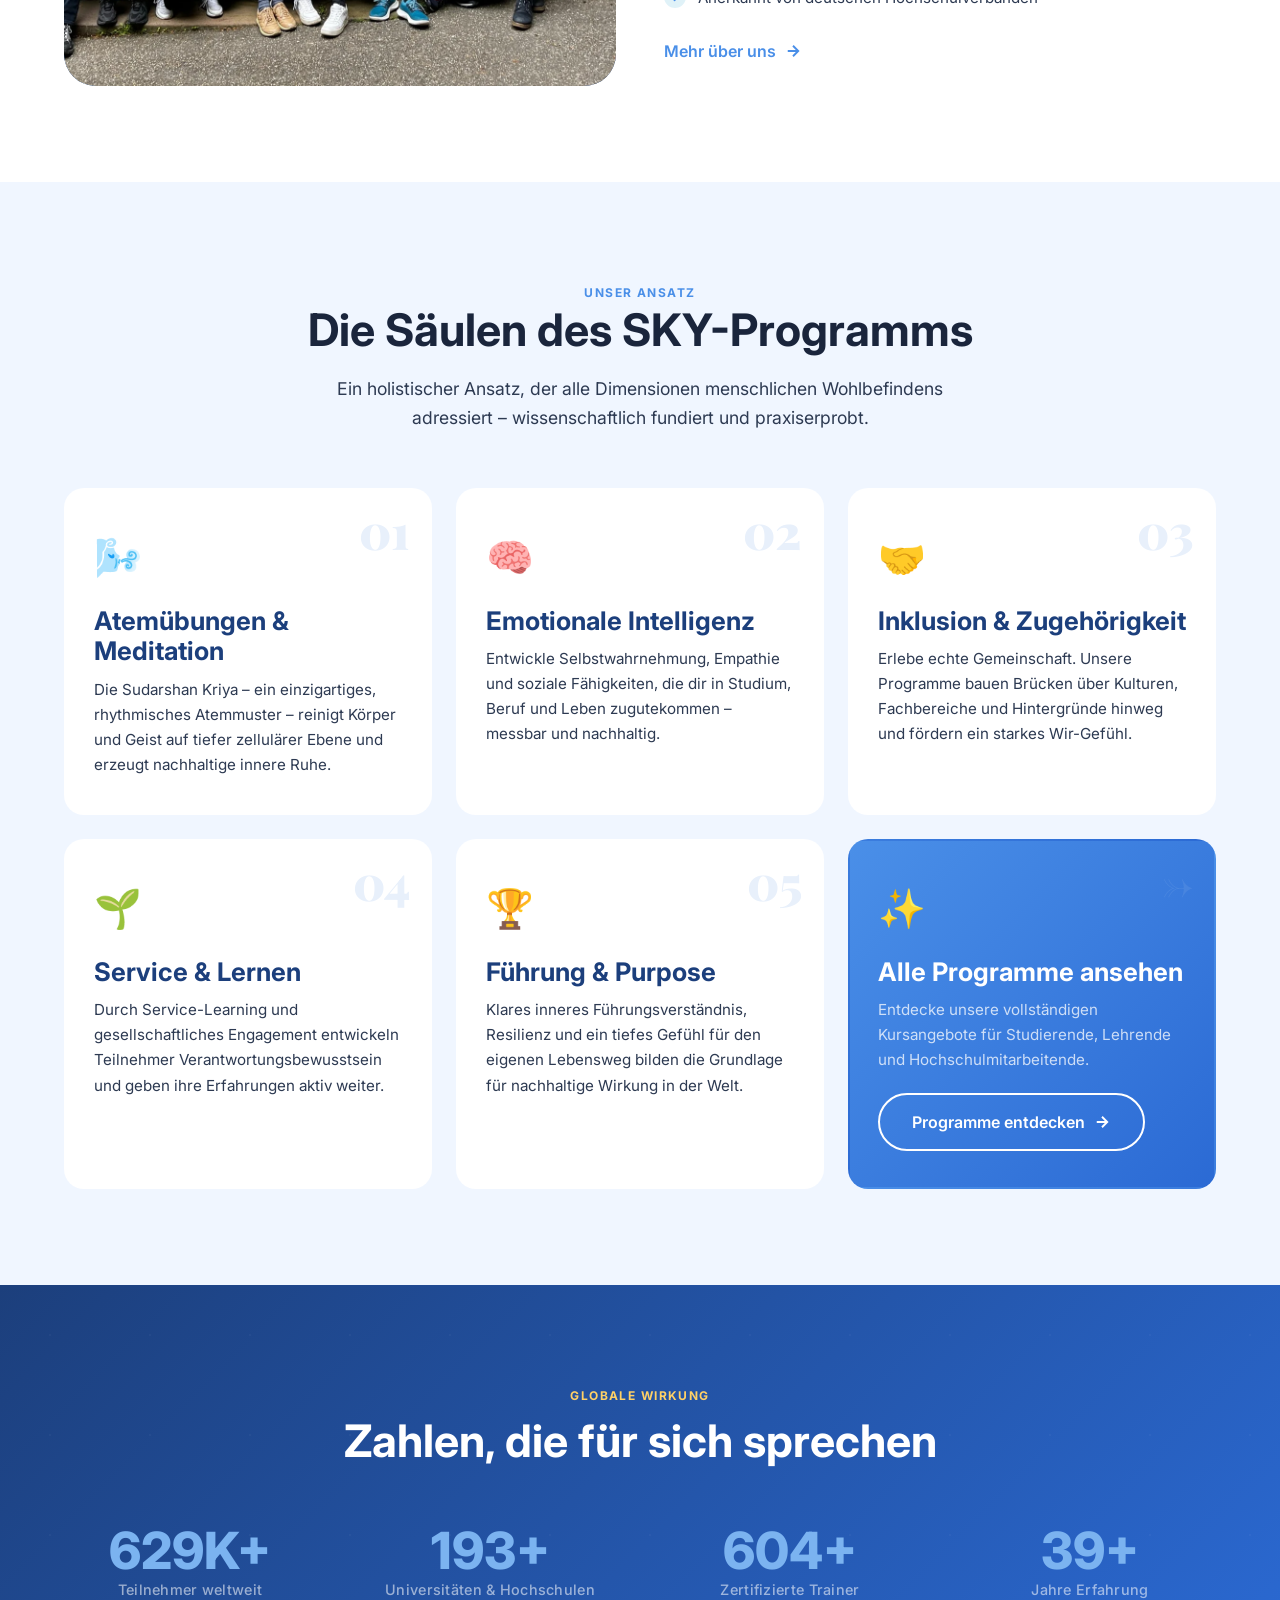
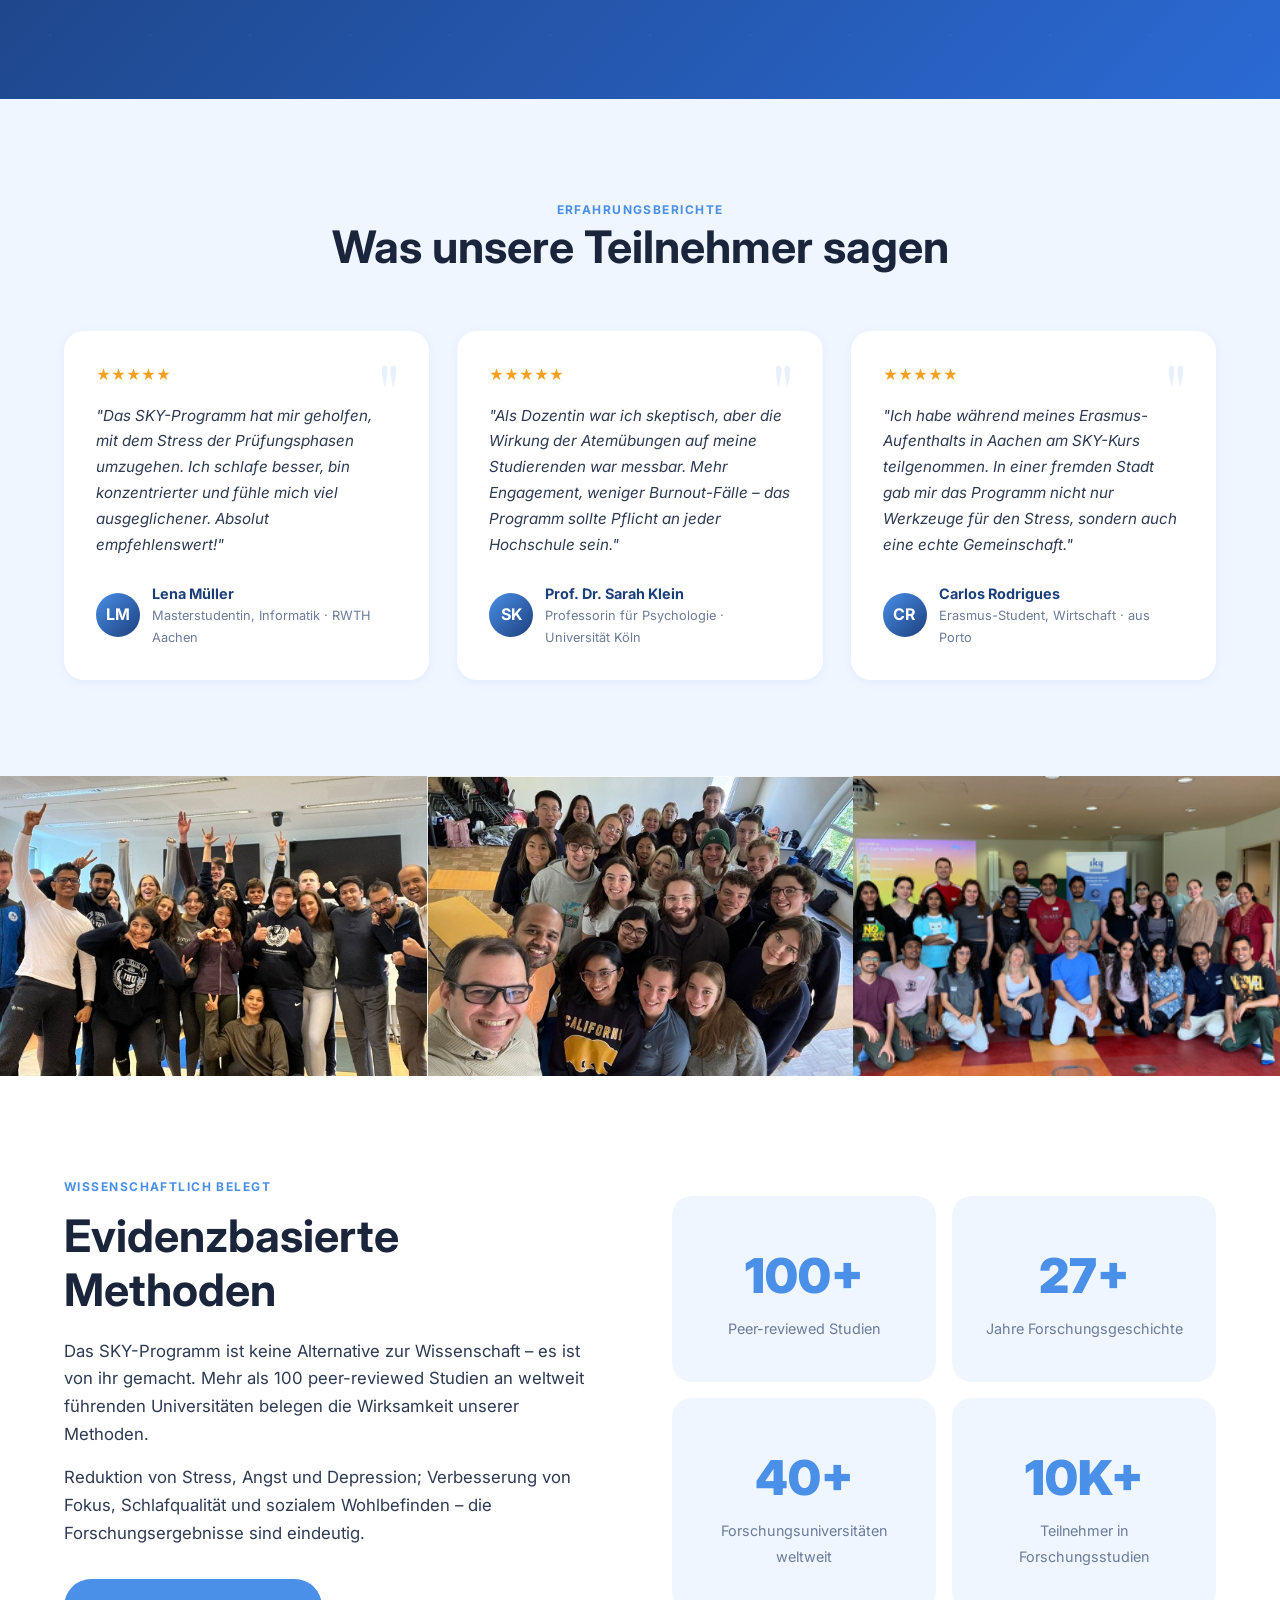
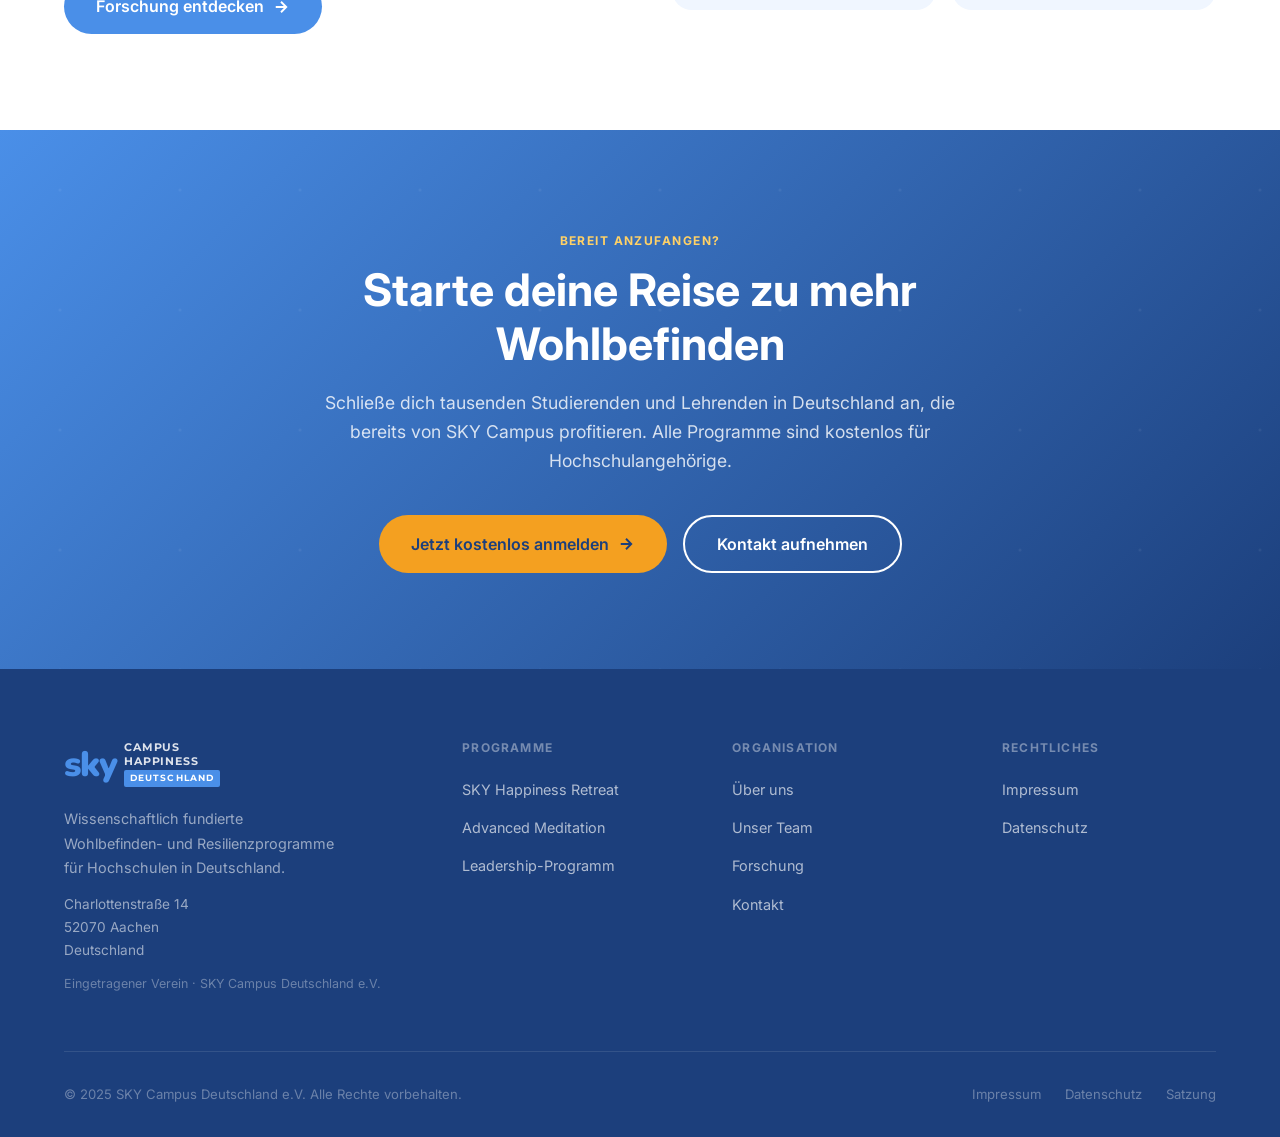
==== commit 17f544b5: "Change all index.html links to / so URL stays clean at root Co-Authored-By: Claude Sonnet 4.6 <norep" ====
--- a/index.html
+++ b/index.html
@@ -16,7 +16,7 @@
 <!-- ── Navigation ── -->
 <nav class="nav" id="nav">
   <div class="nav__inner">
-    <a href="index.html" class="nav__logo">
+    <a href="/" class="nav__logo">
       <div class="sky-logo">
         <div class="sky-logo__sky">sky</div>
         <div class="sky-logo__right">
@@ -28,7 +28,7 @@
     </a>
 
     <ul class="nav__links">
-      <li><a href="index.html" class="nav__link active" data-i18n="nav.home">Home</a></li>
+      <li><a href="/" class="nav__link active" data-i18n="nav.home">Home</a></li>
       <li><a href="about.html" class="nav__link" data-i18n="nav.about">Über uns</a></li>
       <li><a href="programs.html" class="nav__link" data-i18n="nav.programs">Programme</a></li>
       <li><a href="research.html" class="nav__link" data-i18n="nav.research">Forschung</a></li>
@@ -43,7 +43,7 @@
     </button>
   </div>
   <nav class="nav__mobile" id="mobileNav">
-    <a href="index.html" class="nav__link active" data-i18n="nav.home">Home</a>
+    <a href="/" class="nav__link active" data-i18n="nav.home">Home</a>
     <a href="about.html" class="nav__link" data-i18n="nav.about">Über uns</a>
     <a href="programs.html" class="nav__link" data-i18n="nav.programs">Programme</a>
     <a href="research.html" class="nav__link" data-i18n="nav.research">Forschung</a>
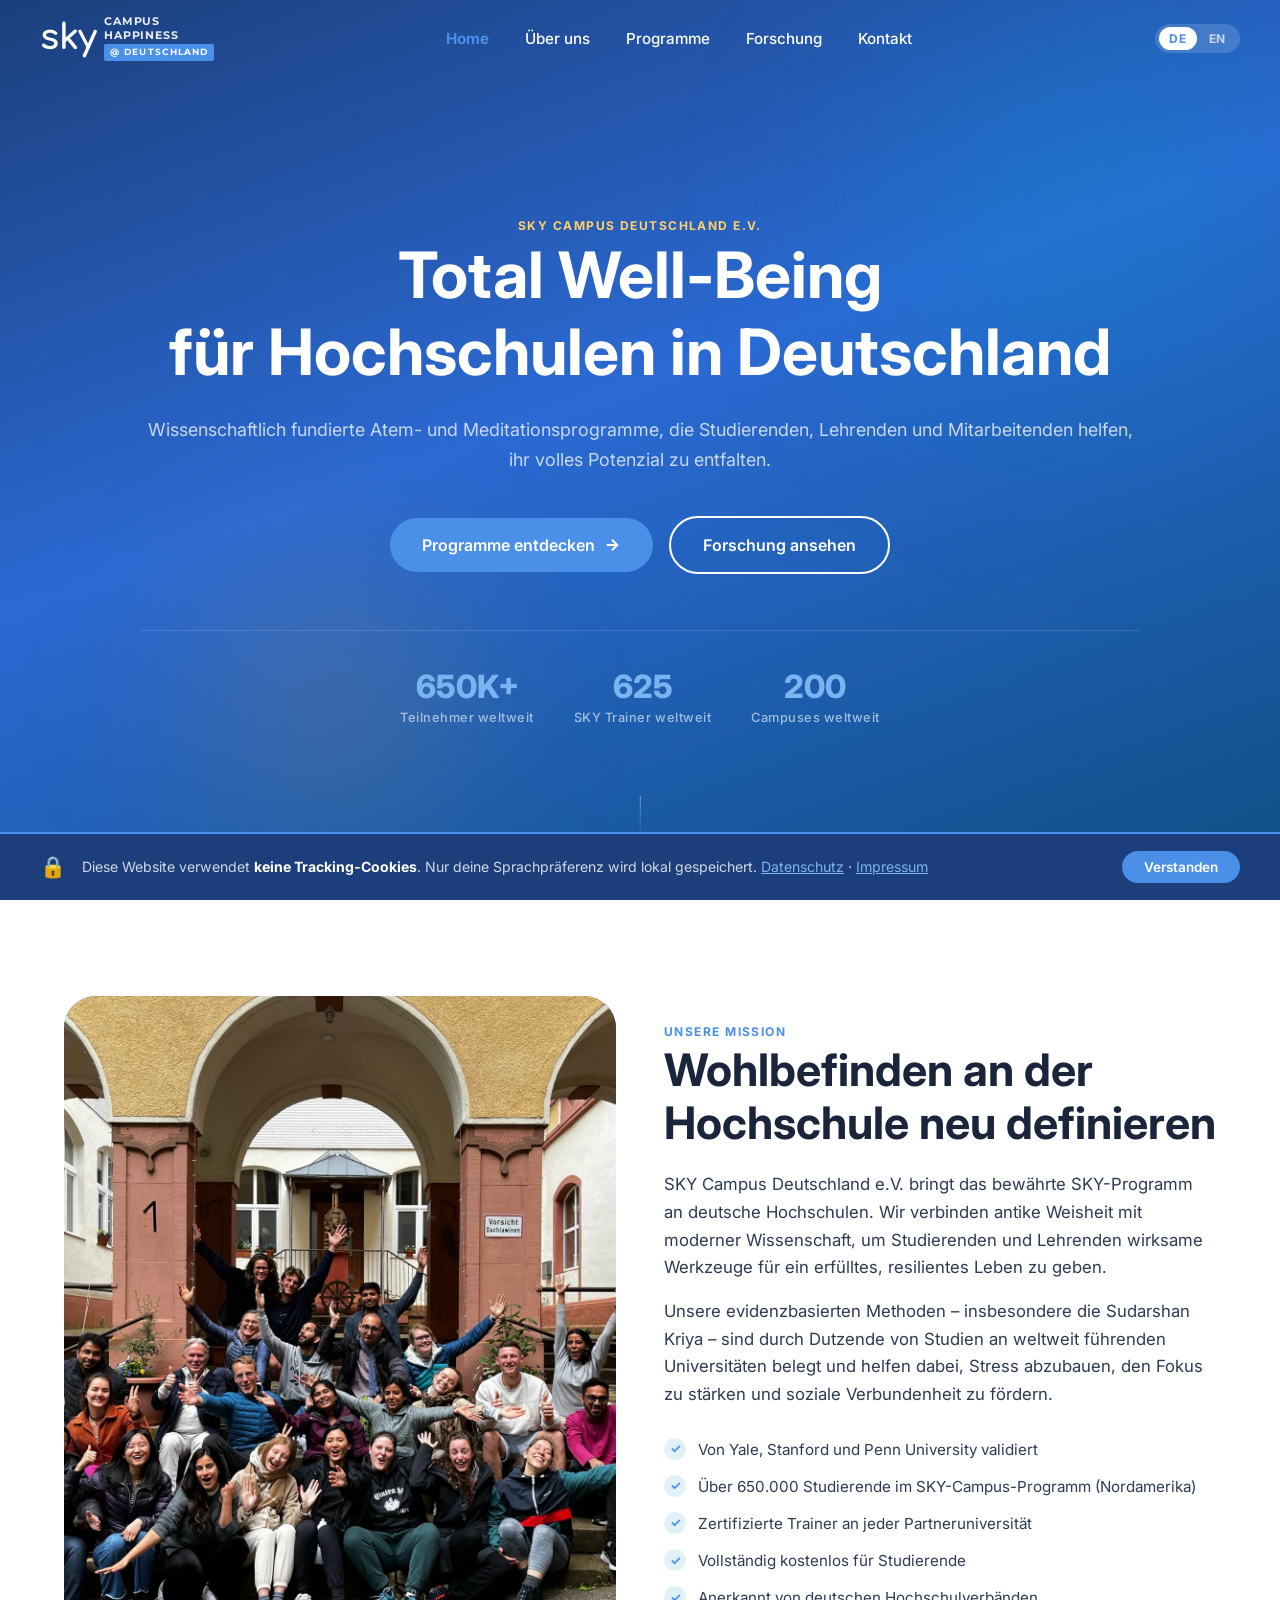
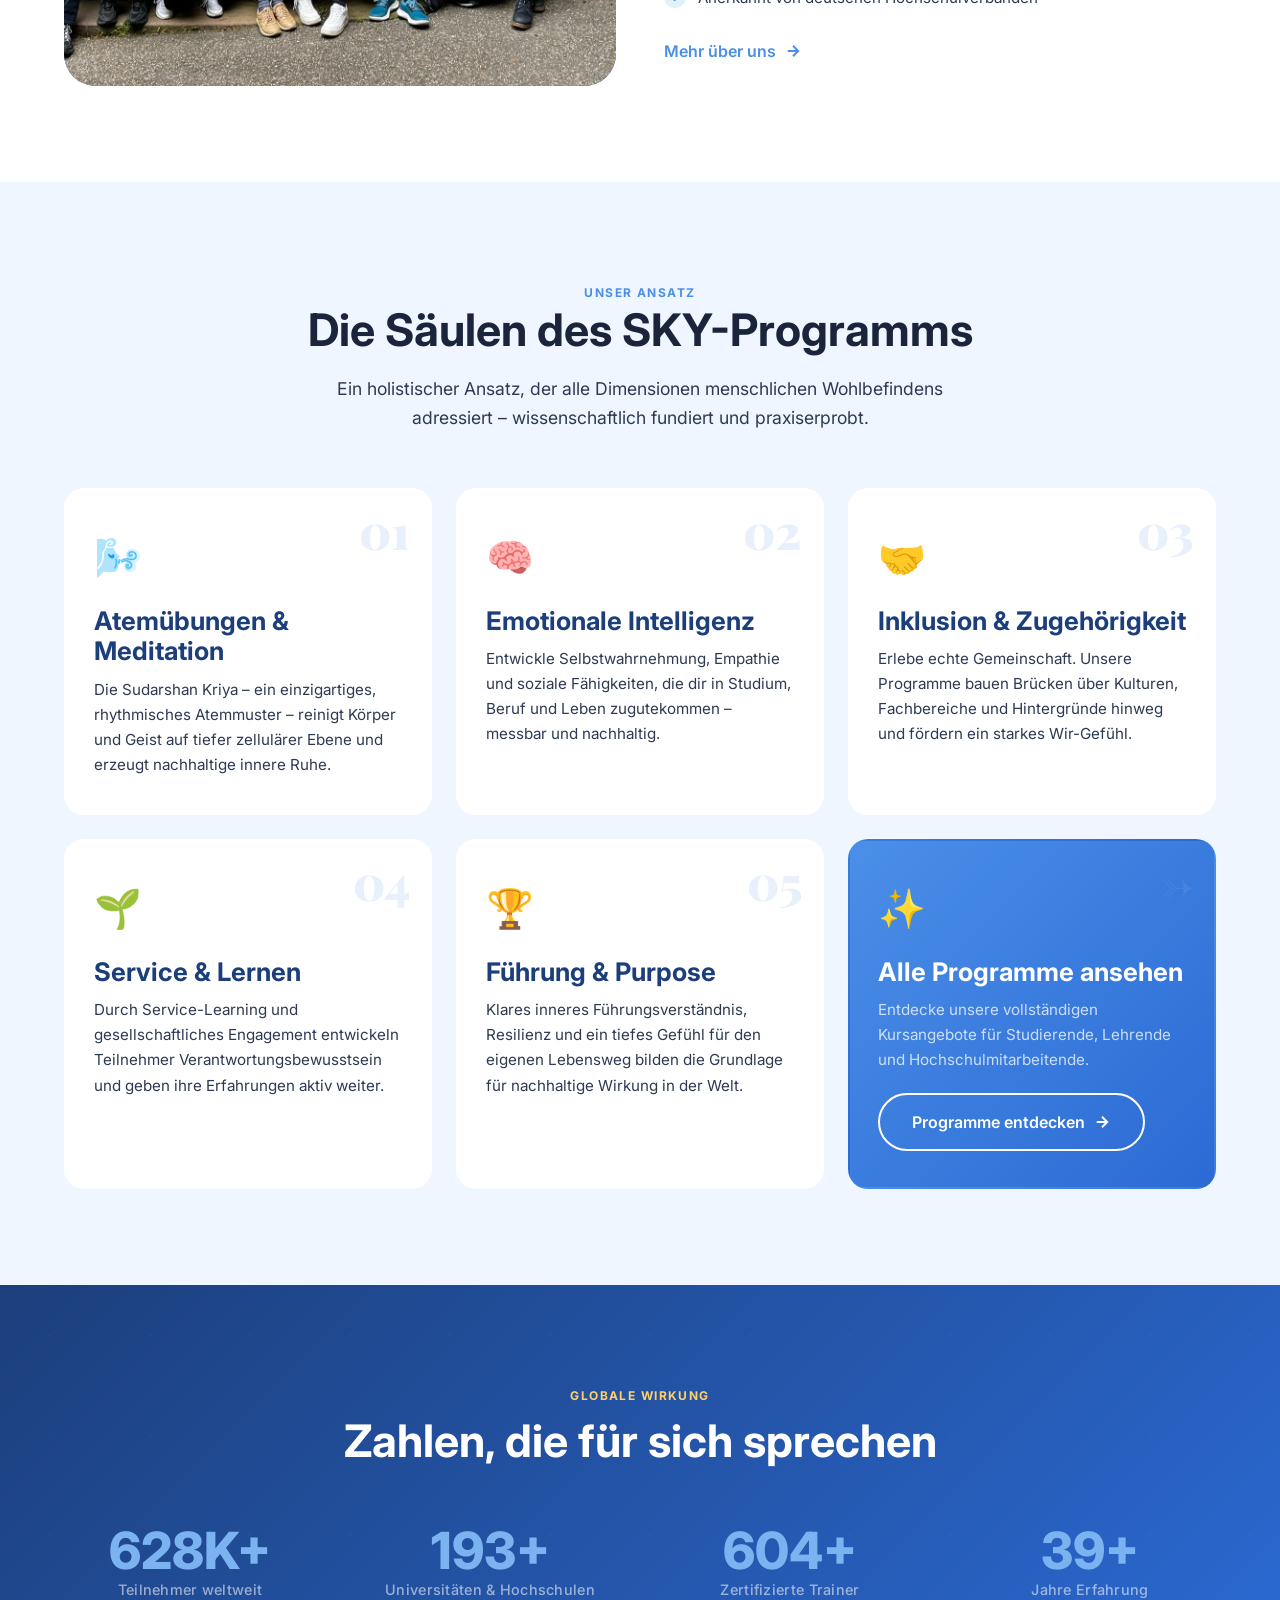
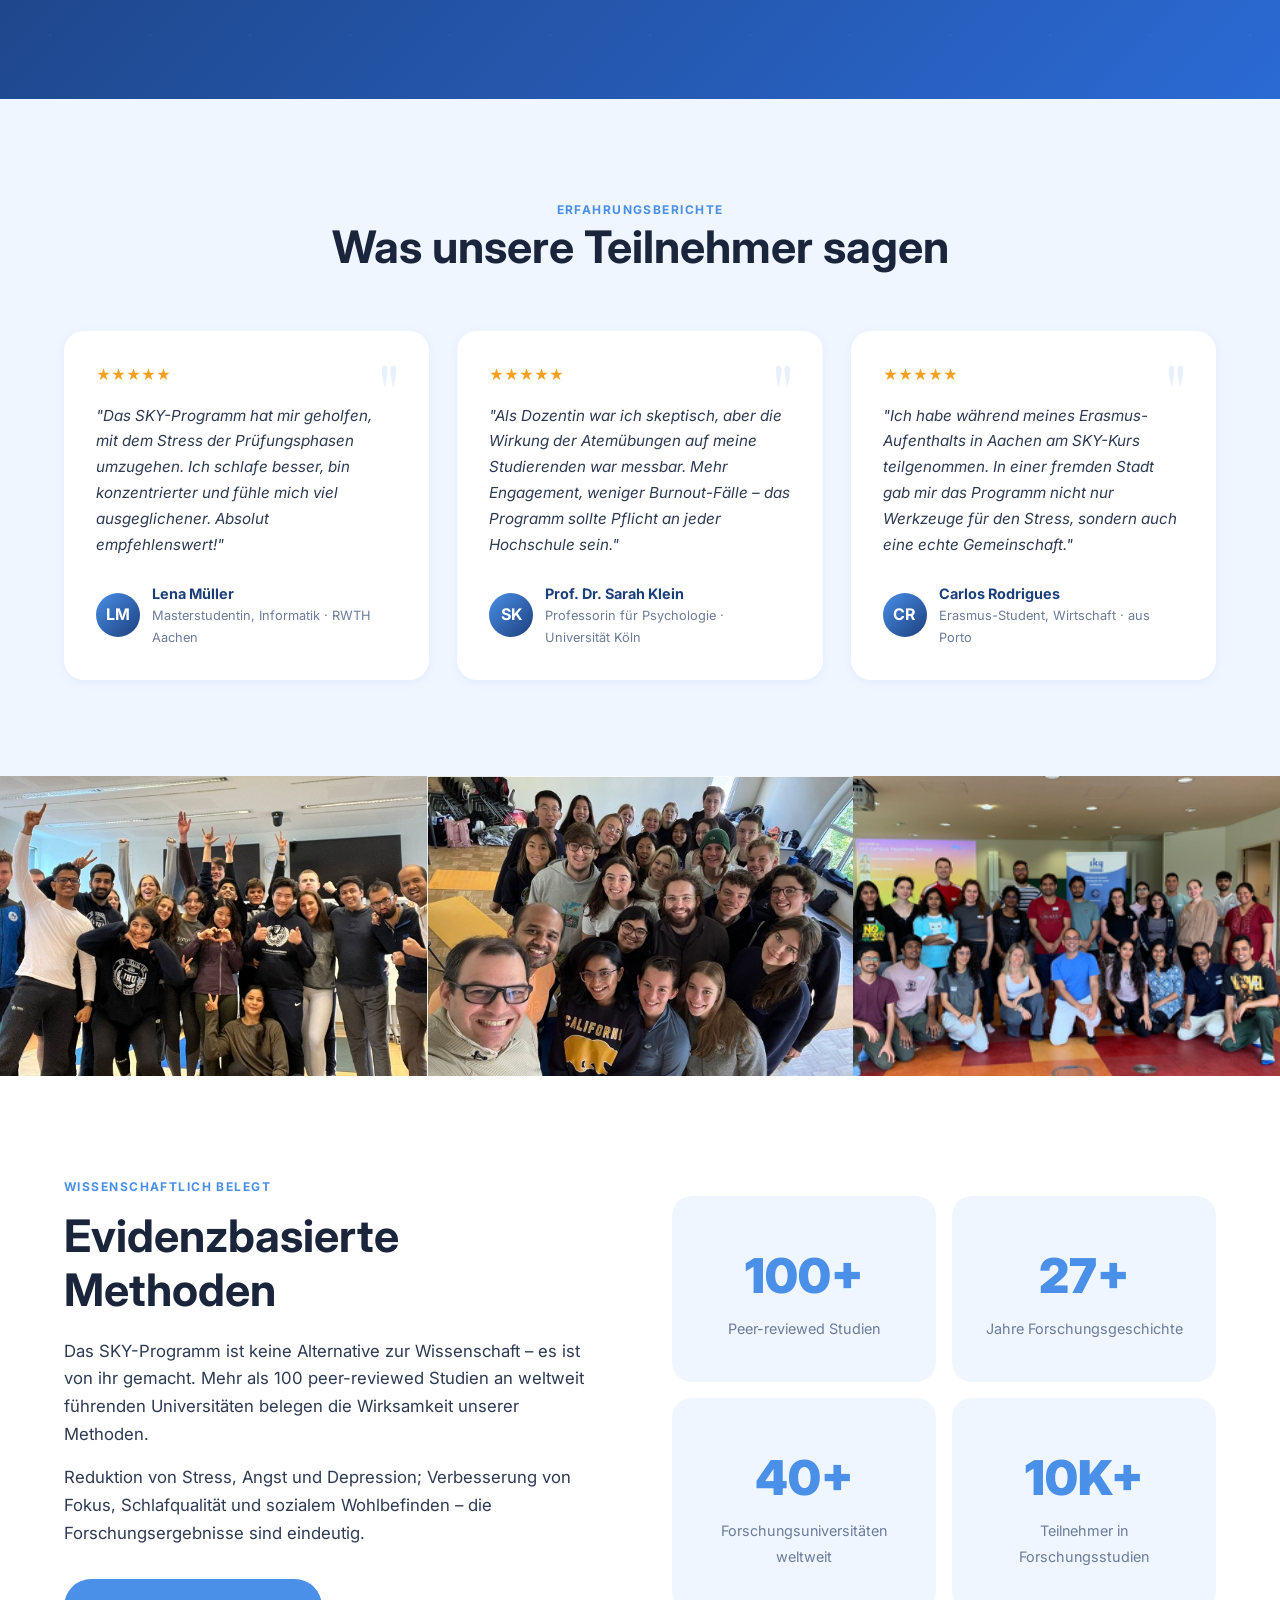
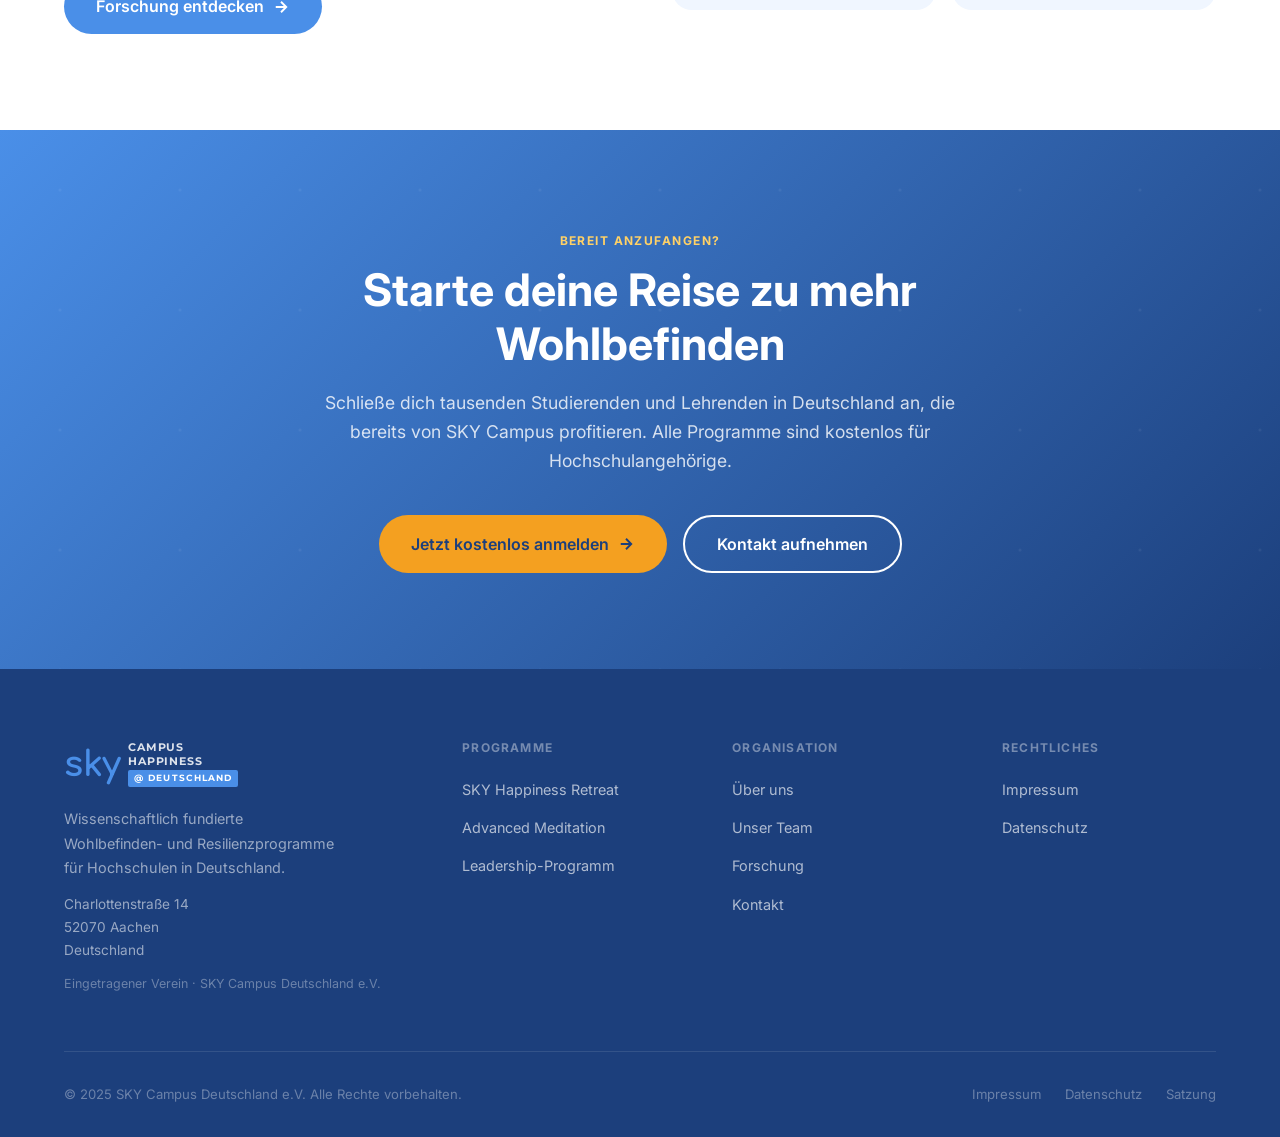
==== commit 3771f301: "Update logo to match brand guidelines: Comfortaa for sky, @ prefix on badge - Coquette ExtraBold → C" ====
--- a/index.html
+++ b/index.html
@@ -22,7 +22,7 @@
         <div class="sky-logo__right">
           <div class="sky-logo__campus">campus</div>
           <div class="sky-logo__happiness">happiness</div>
-      <div class="sky-logo__badge">Deutschland</div>
+      <div class="sky-logo__badge">@ Deutschland</div>
         </div>
       </div>
     </a>
@@ -356,7 +356,7 @@
         <div class="sky-logo__right">
           <div class="sky-logo__campus">campus</div>
           <div class="sky-logo__happiness">happiness</div>
-      <div class="sky-logo__badge">Deutschland</div>
+      <div class="sky-logo__badge">@ Deutschland</div>
         </div>
       </div>
         </div>
--- a/css/styles.css
+++ b/css/styles.css
@@ -2,7 +2,7 @@
    SKY Campus Deutschland e.V. — Design System
    ============================================================ */
 
-@import url('https://fonts.googleapis.com/css2?family=Inter:wght@300;400;500;600;700;800;900&family=Montserrat:wght@600;700&family=Nunito:wght@800;900&family=Playfair+Display:ital,wght@0,700;0,800;1,700&display=swap');
+@import url('https://fonts.googleapis.com/css2?family=Comfortaa:wght@700&family=Inter:wght@300;400;500;600;700;800;900&family=Montserrat:wght@600;700&family=Playfair+Display:ital,wght@0,700;0,800;1,700&display=swap');
 
 /* ---- Tokens ---- */
 :root {
@@ -250,12 +250,12 @@
   line-height: 1;
 }
 .sky-logo__sky {
-  font-family: 'Nunito', sans-serif;
+  font-family: 'Comfortaa', sans-serif;
   font-size: 2.2rem;
-  font-weight: 900;
+  font-weight: 700;
   font-style: normal;
   color: var(--white);
-  letter-spacing: -.02em;
+  letter-spacing: -.01em;
   line-height: 1;
   transition: var(--transition);
 }
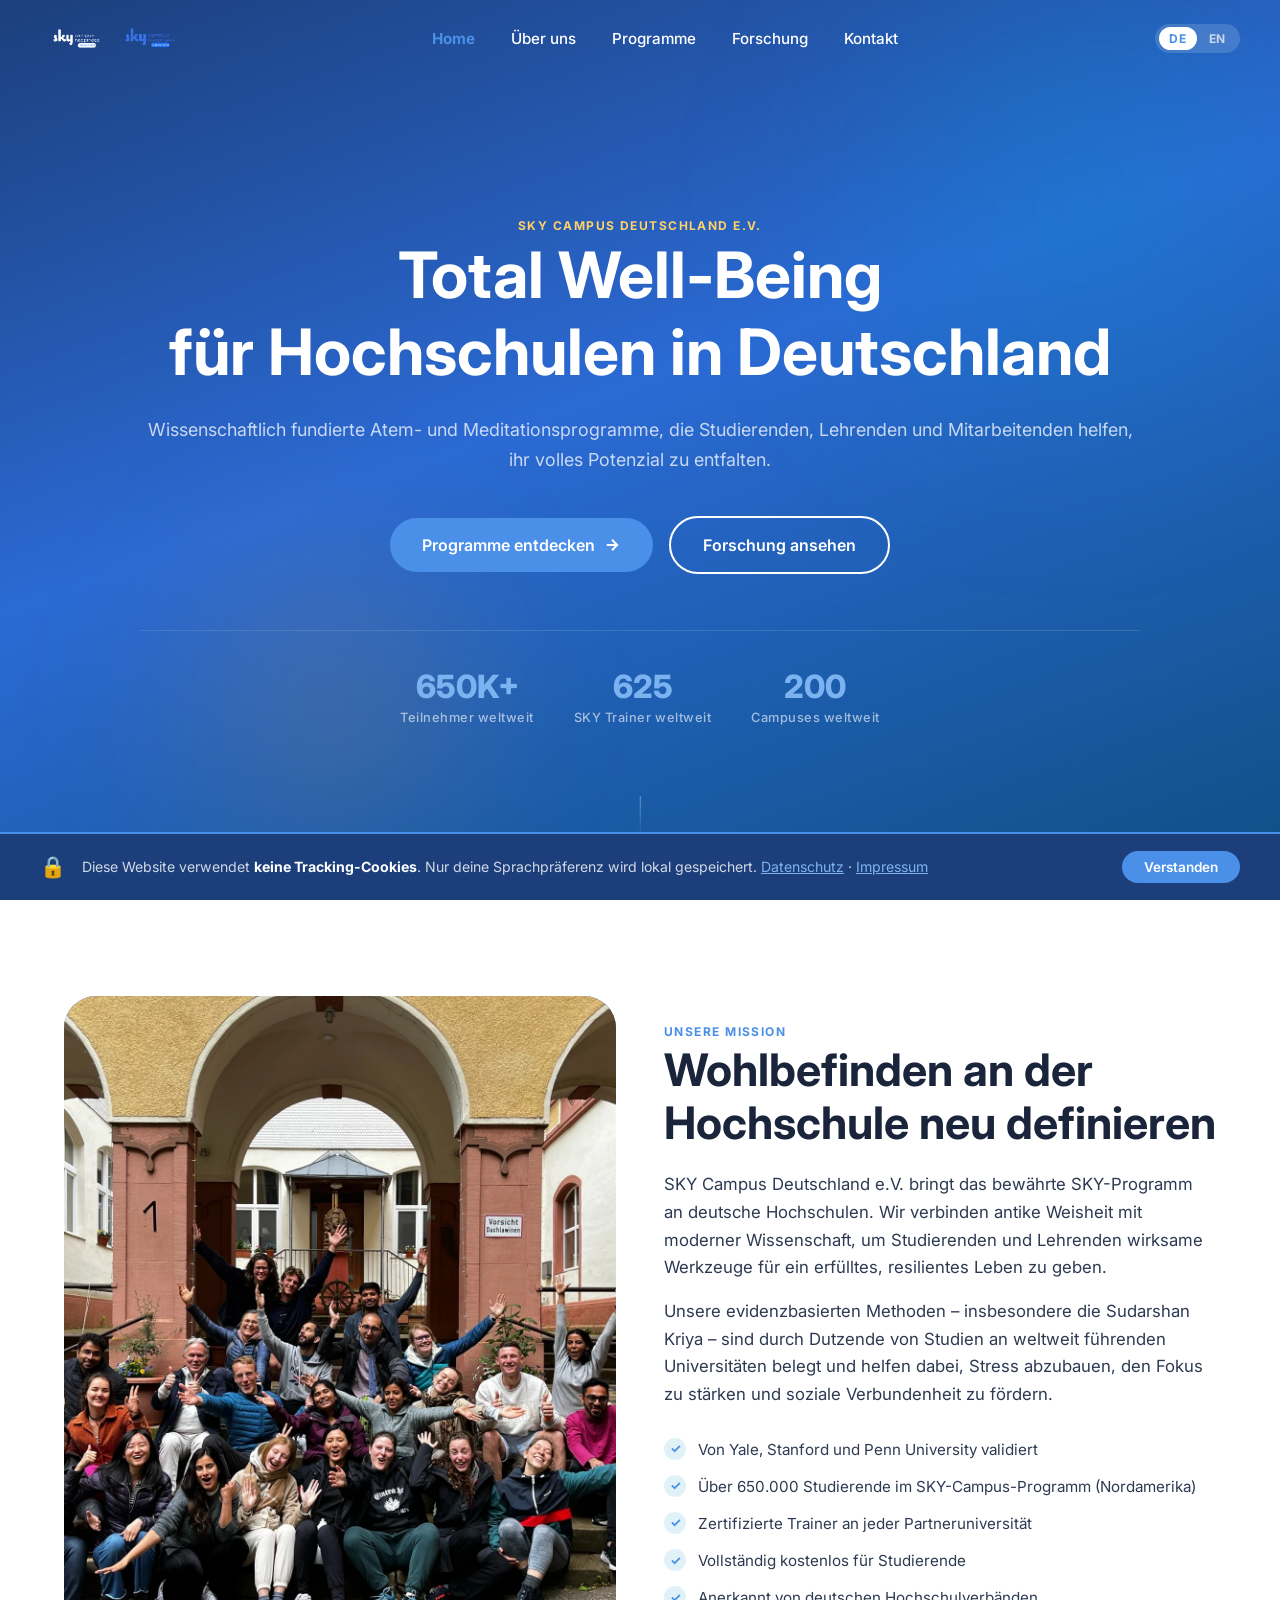
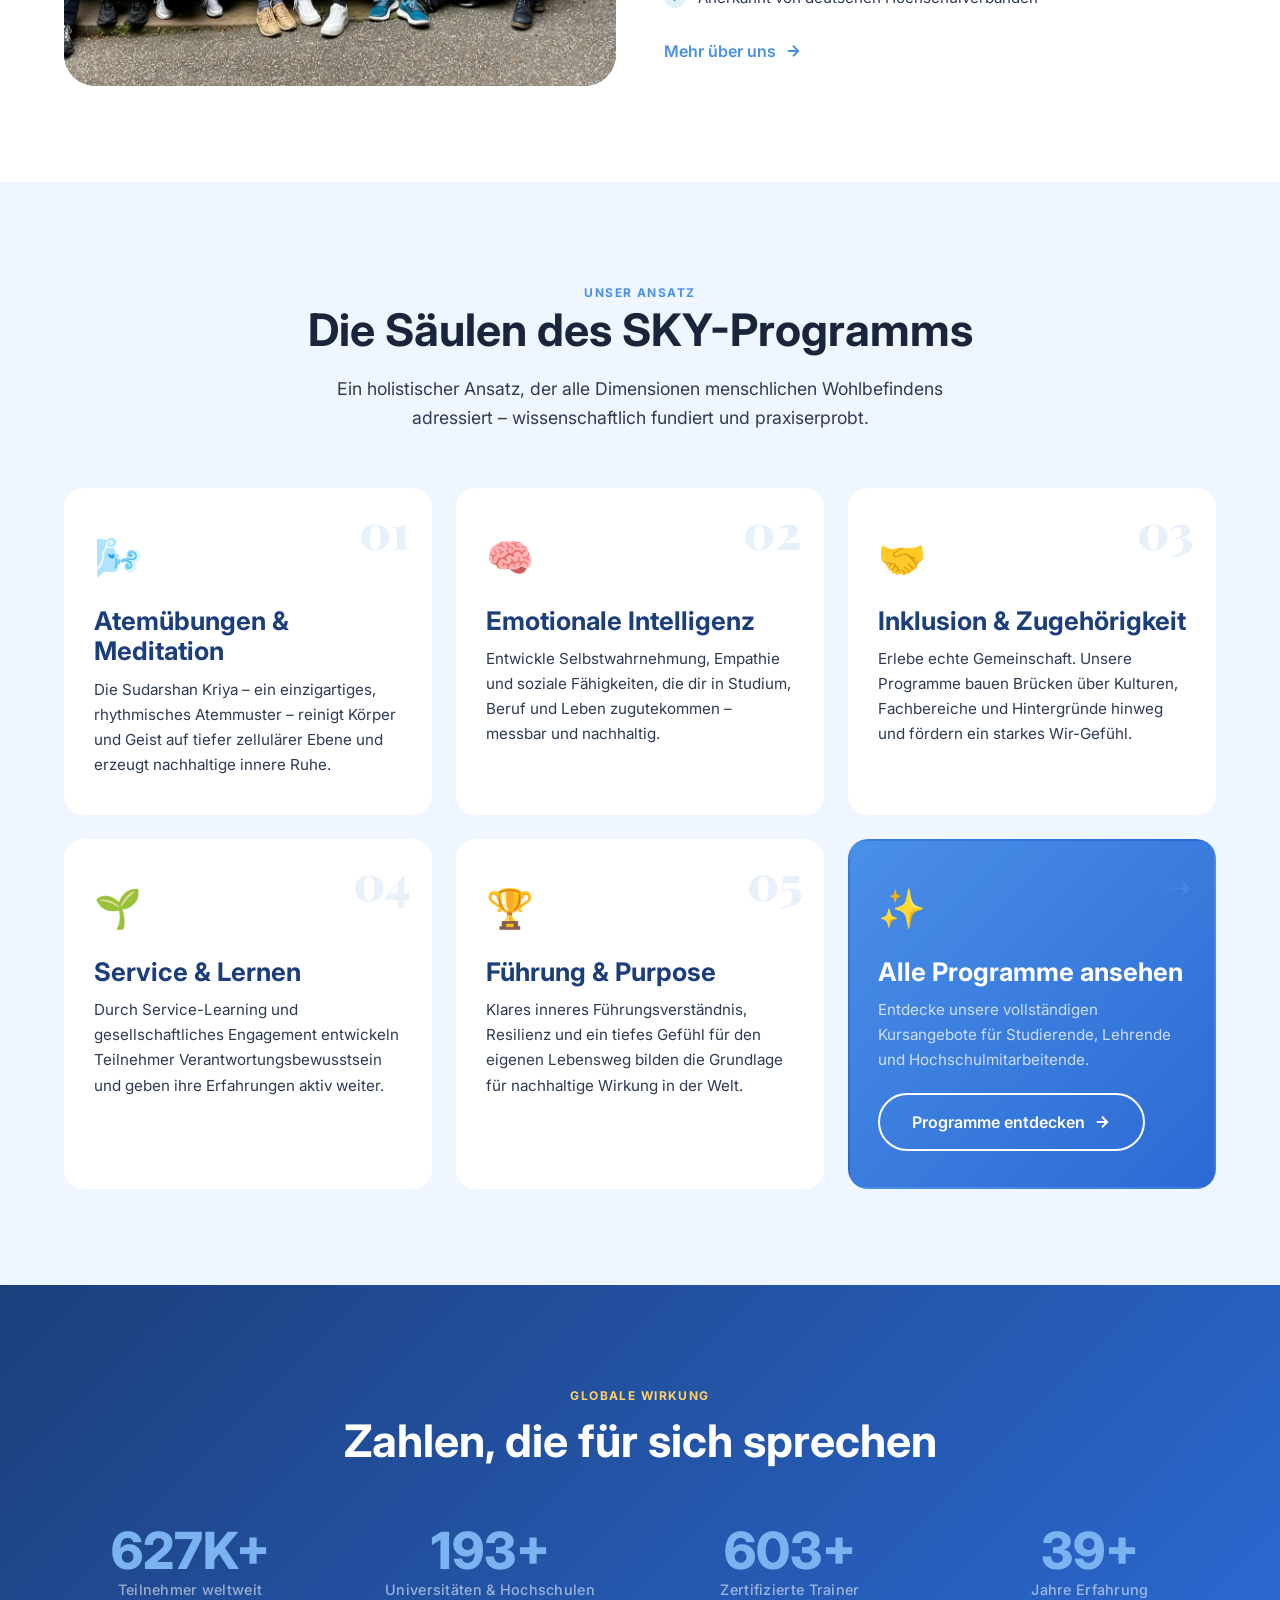
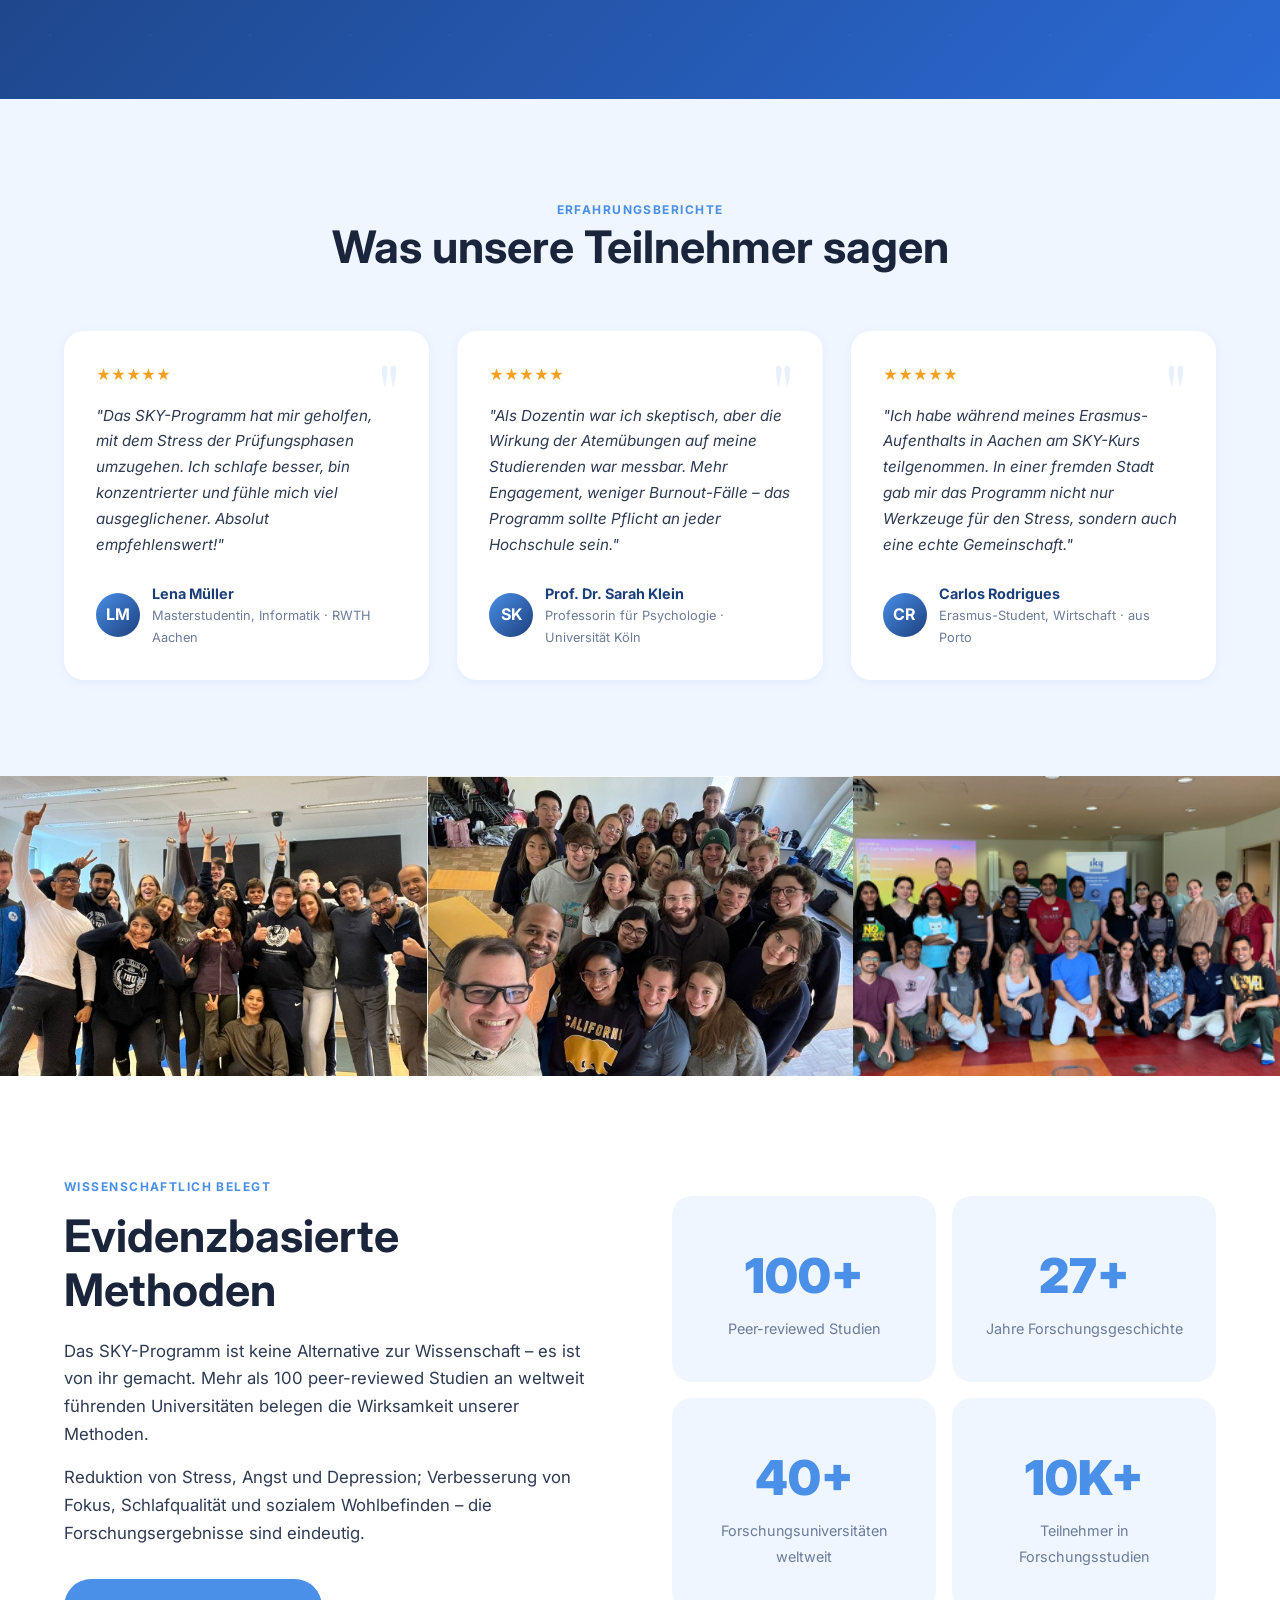
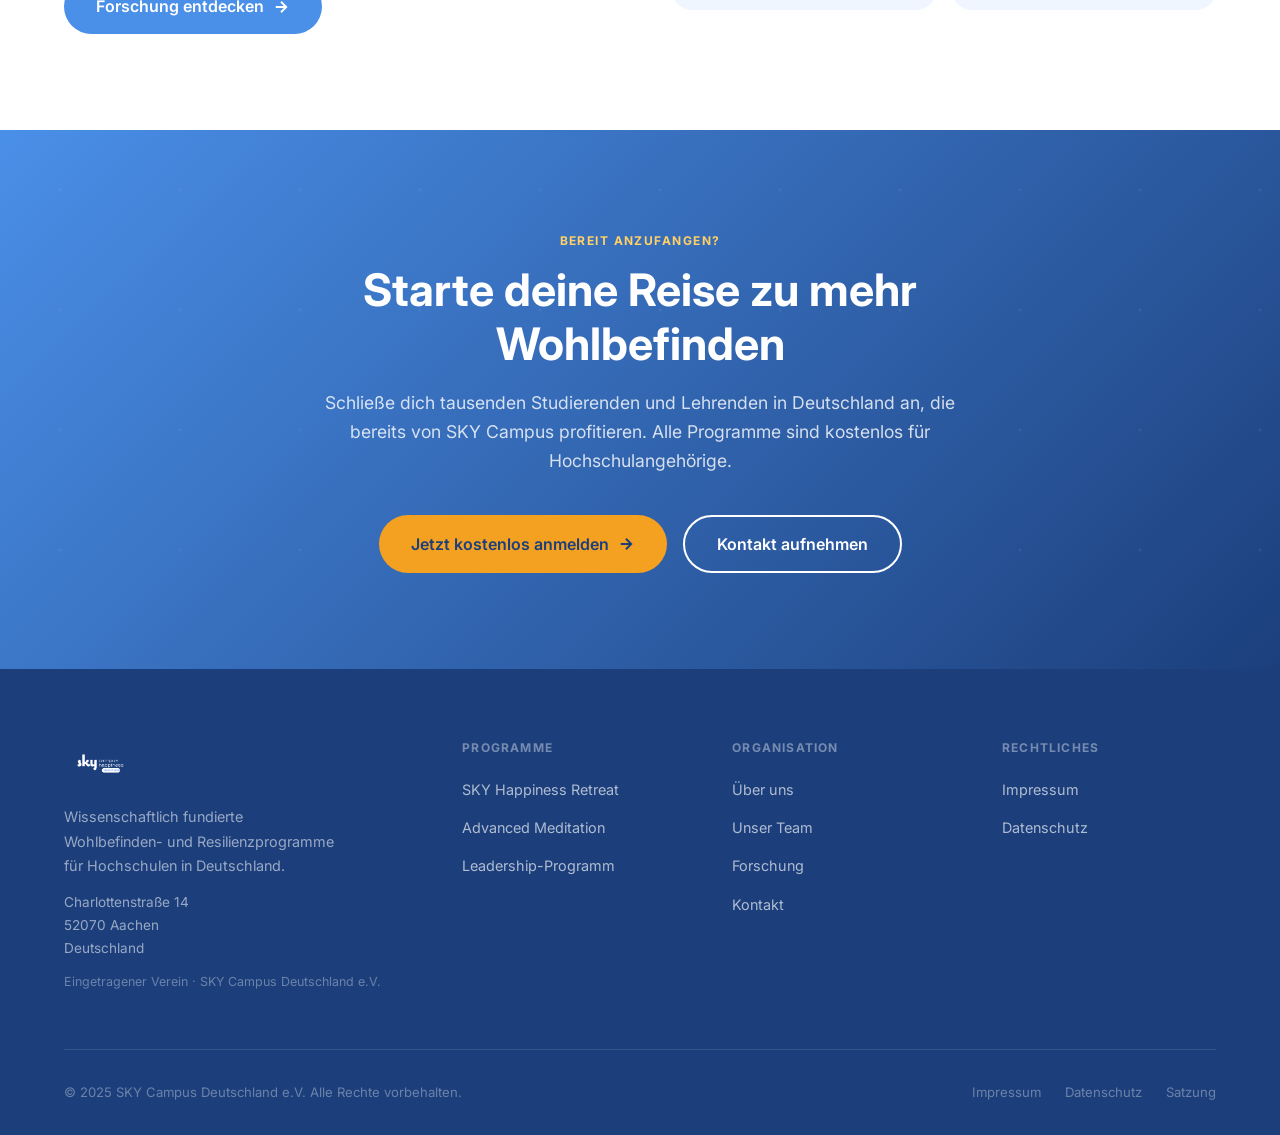
==== commit efcb0862: "Replace CSS logo with actual logo images (logo-white.png / logo-blue.png) across all pages Co-Author" ====
--- a/index.html
+++ b/index.html
@@ -17,13 +17,9 @@
 <nav class="nav" id="nav">
   <div class="nav__inner">
     <a href="/" class="nav__logo">
-      <div class="sky-logo">
-        <div class="sky-logo__sky">sky</div>
-        <div class="sky-logo__right">
-          <div class="sky-logo__campus">campus</div>
-          <div class="sky-logo__happiness">happiness</div>
-      <div class="sky-logo__badge">@ Deutschland</div>
-        </div>
+      <div class="nav-logo-img">
+        <img src="images/logo-white.png" alt="SKY Campus Deutschland" class="logo--light">
+        <img src="images/logo-blue.png" alt="SKY Campus Deutschland" class="logo--dark">
       </div>
     </a>
 
@@ -351,14 +347,9 @@
     <div class="footer__grid">
       <div class="footer__brand">
         <div class="nav__logo">
-          <div class="sky-logo">
-        <div class="sky-logo__sky">sky</div>
-        <div class="sky-logo__right">
-          <div class="sky-logo__campus">campus</div>
-          <div class="sky-logo__happiness">happiness</div>
-      <div class="sky-logo__badge">@ Deutschland</div>
-        </div>
-      </div>
+          <div class="nav-logo-img">
+            <img src="images/logo-white.png" alt="SKY Campus Deutschland" style="height:44px;width:auto;display:block">
+          </div>
         </div>
         <p class="footer__tagline" data-i18n="footer.tagline">
           Wissenschaftlich fundierte Wohlbefinden- und Resilienzprogramme für Hochschulen in Deutschland.
--- a/css/styles.css
+++ b/css/styles.css
@@ -244,7 +244,7 @@
 .sky-logo {
   display: flex;
   flex-direction: row;
-  align-items: center;
+  align-items: flex-start;
   gap: 7px;
   flex-shrink: 0;
   line-height: 1;
@@ -263,42 +263,45 @@
 .sky-logo__right {
   display: flex;
   flex-direction: column;
-  gap: 1px;
-  line-height: 1.15;
+  gap: 3px;
+  line-height: 1;
 }
 .sky-logo__campus {
   font-family: 'Montserrat', sans-serif;
-  font-size: .68rem;
-  font-weight: 700;
-  letter-spacing: .08em;
+  font-size: 1rem;
+  font-weight: 700;
+  letter-spacing: .06em;
   color: rgba(255,255,255,.9);
   text-transform: uppercase;
+  line-height: 1;
   transition: var(--transition);
 }
 .sky-logo__happiness {
   font-family: 'Montserrat', sans-serif;
-  font-size: .68rem;
-  font-weight: 700;
-  letter-spacing: .08em;
+  font-size: 1rem;
+  font-weight: 700;
+  letter-spacing: .06em;
   color: rgba(255,255,255,.9);
   text-transform: uppercase;
+  line-height: 1;
   transition: var(--transition);
 }
 .nav.scrolled .sky-logo__campus,
 .nav.scrolled .sky-logo__happiness { color: var(--sky); }
 
 .sky-logo__badge {
-  display: inline-block;
+  display: block;
+  width: 100%;
   font-family: 'Montserrat', sans-serif;
   background: var(--sky);
   color: var(--white);
   font-size: .58rem;
   font-weight: 700;
-  letter-spacing: .12em;
+  letter-spacing: .10em;
   text-transform: uppercase;
-  padding: 2px 6px;
+  padding: 3px 6px;
   border-radius: 2px;
-  margin-top: 2px;
+  margin-top: 3px;
   line-height: 1.4;
   transition: var(--transition);
 }
@@ -312,6 +315,14 @@
 .footer .sky-logo__campus    { color: var(--white); opacity: .85; }
 .footer .sky-logo__happiness { color: var(--white); opacity: .85; }
 .footer .sky-logo__badge     { background: var(--sky); color: var(--white); }
+
+/* image logo */
+.nav-logo-img { display: flex; align-items: center; }
+.nav-logo-img img { height: 44px; width: auto; display: block; }
+.logo--dark { display: none; }
+.logo--light { display: block; }
+.nav.scrolled .logo--light { display: none; }
+.nav.scrolled .logo--dark { display: block; }
 
 /* legacy fallback */
 .nav__logo-img { height: 52px; width: auto; flex-shrink: 0; display: block; }
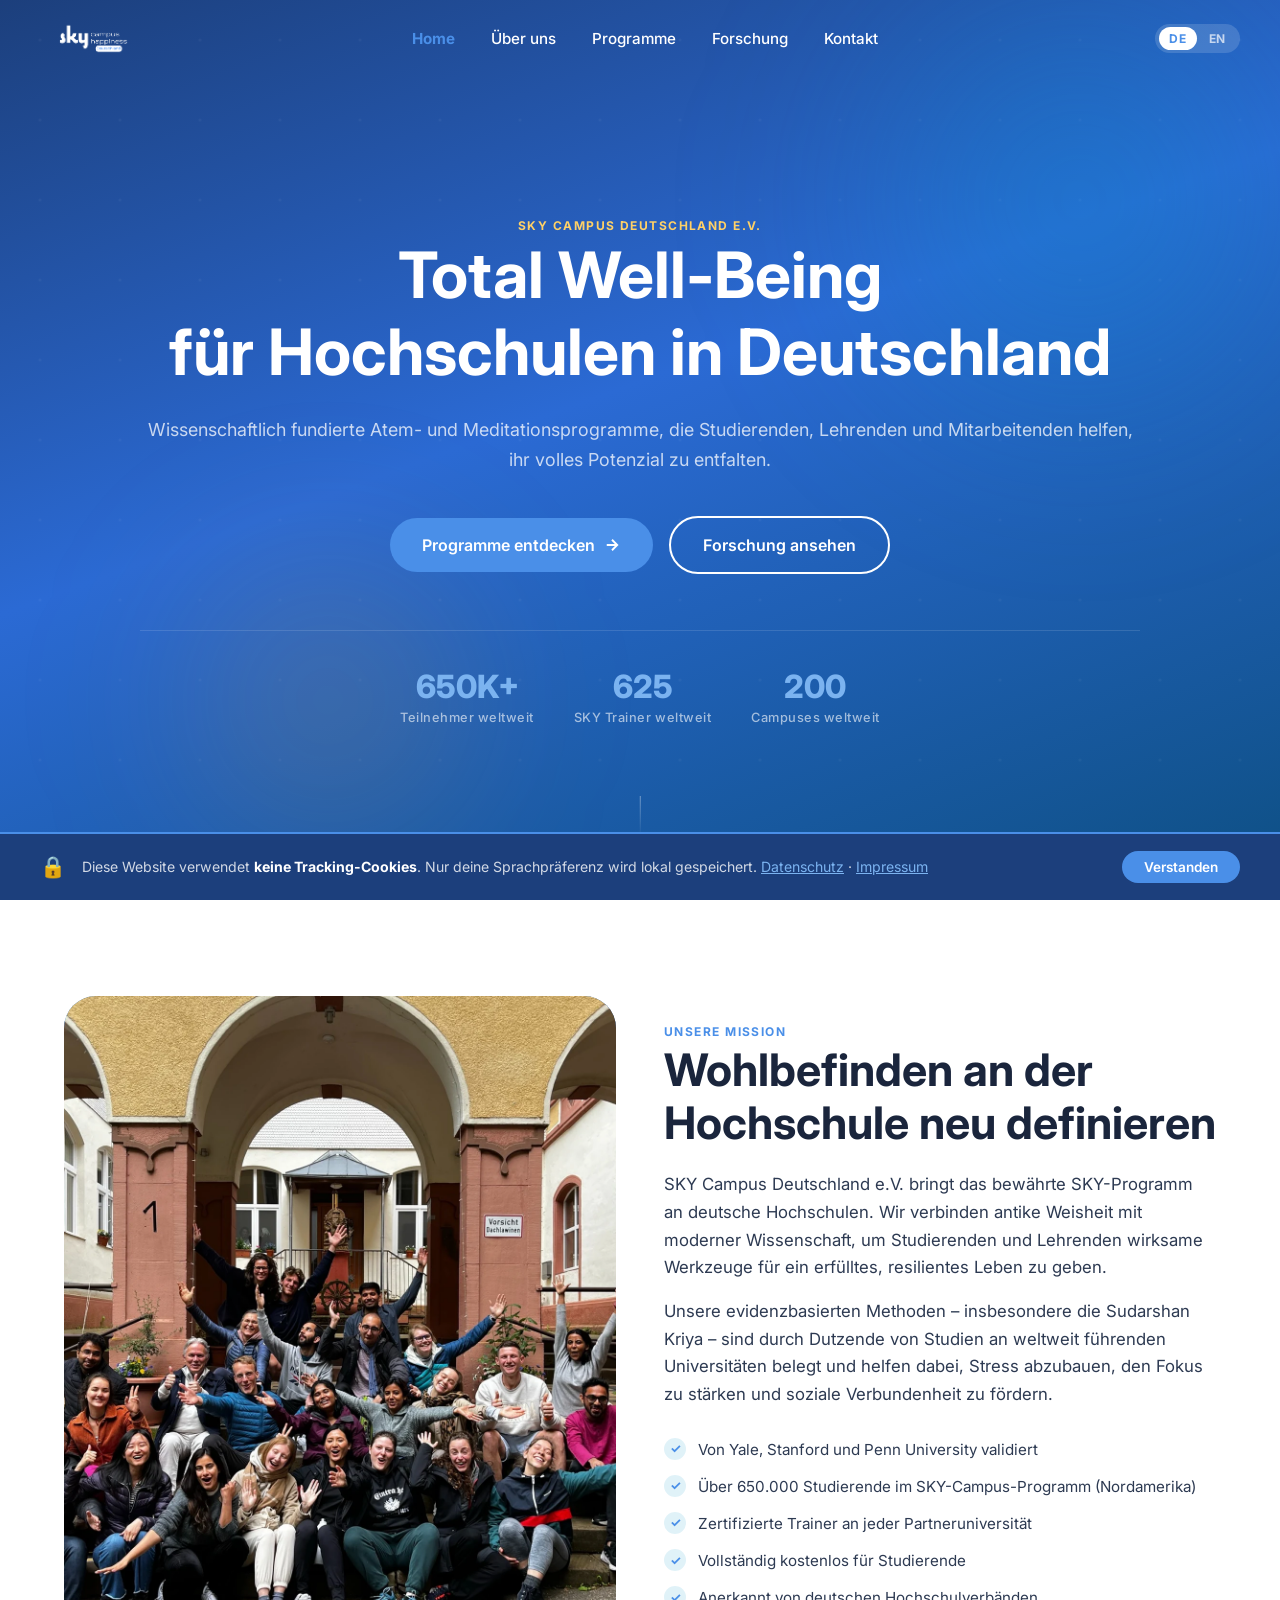
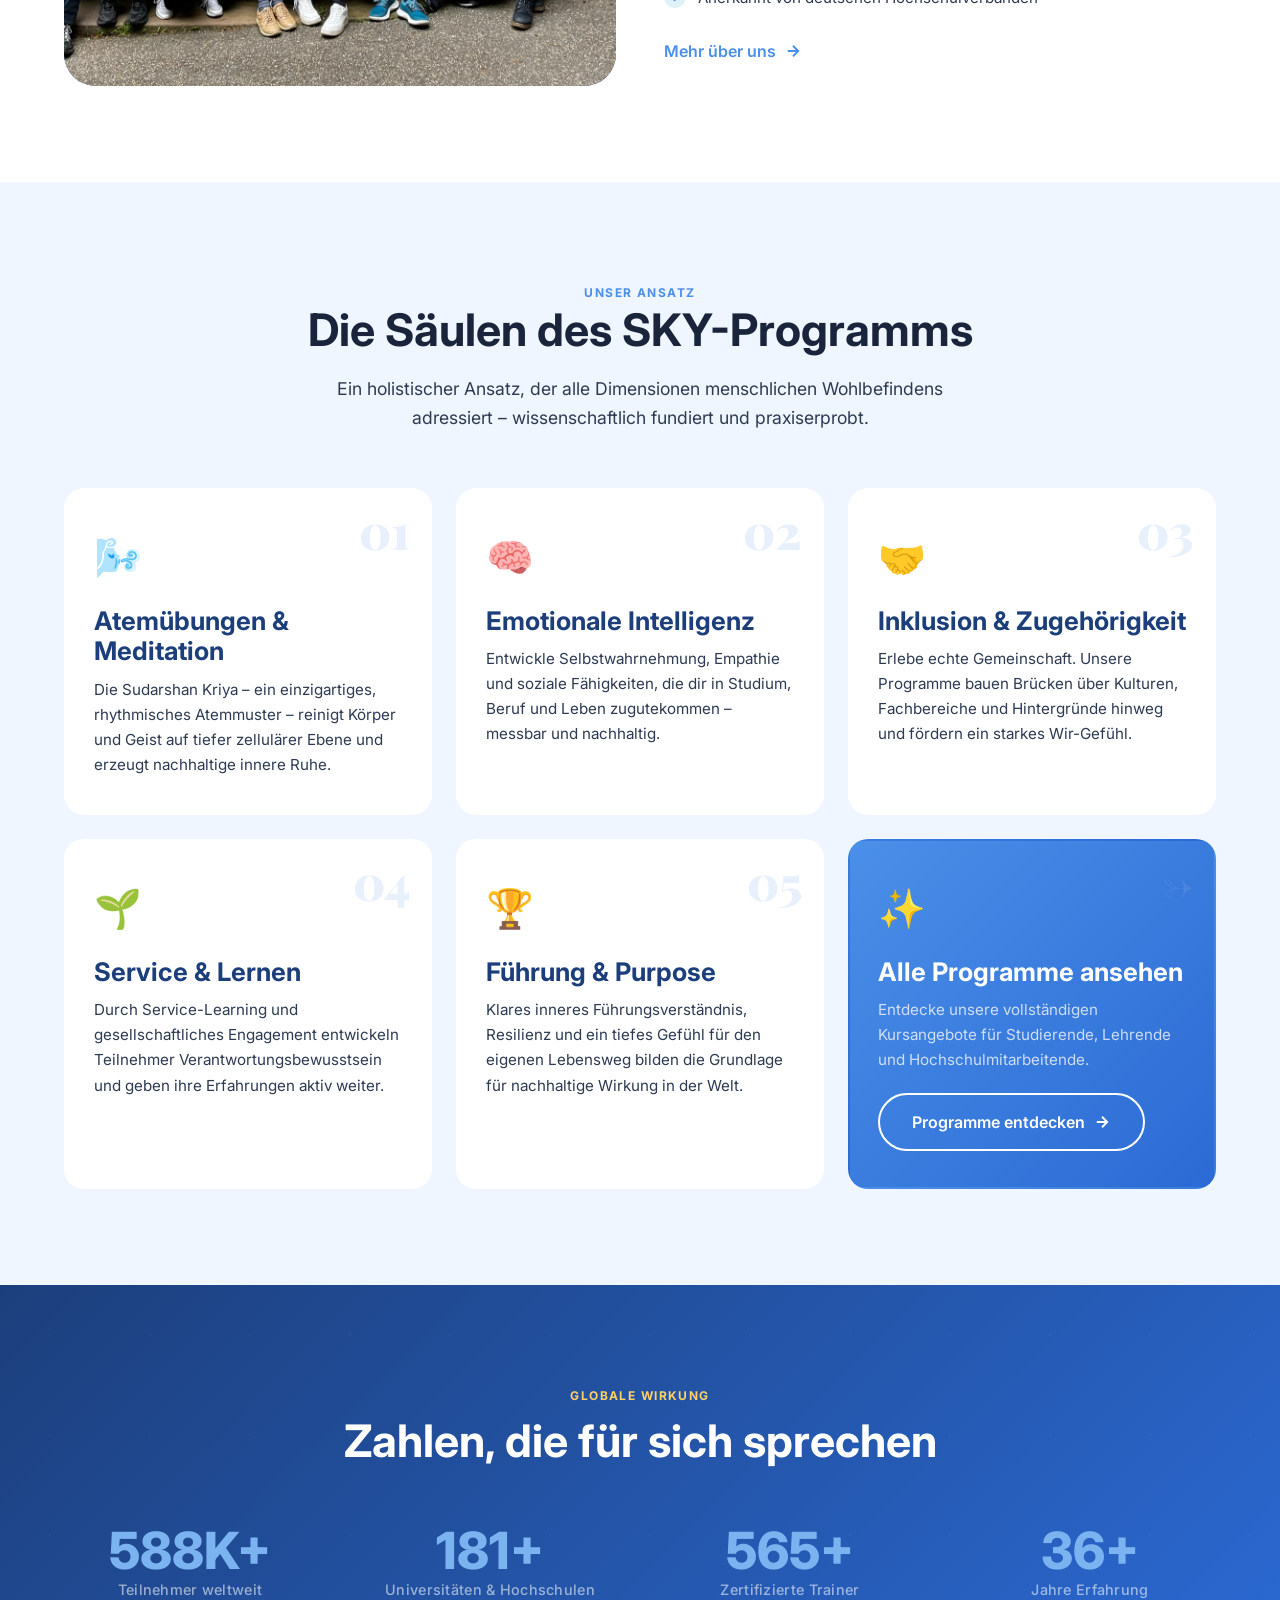
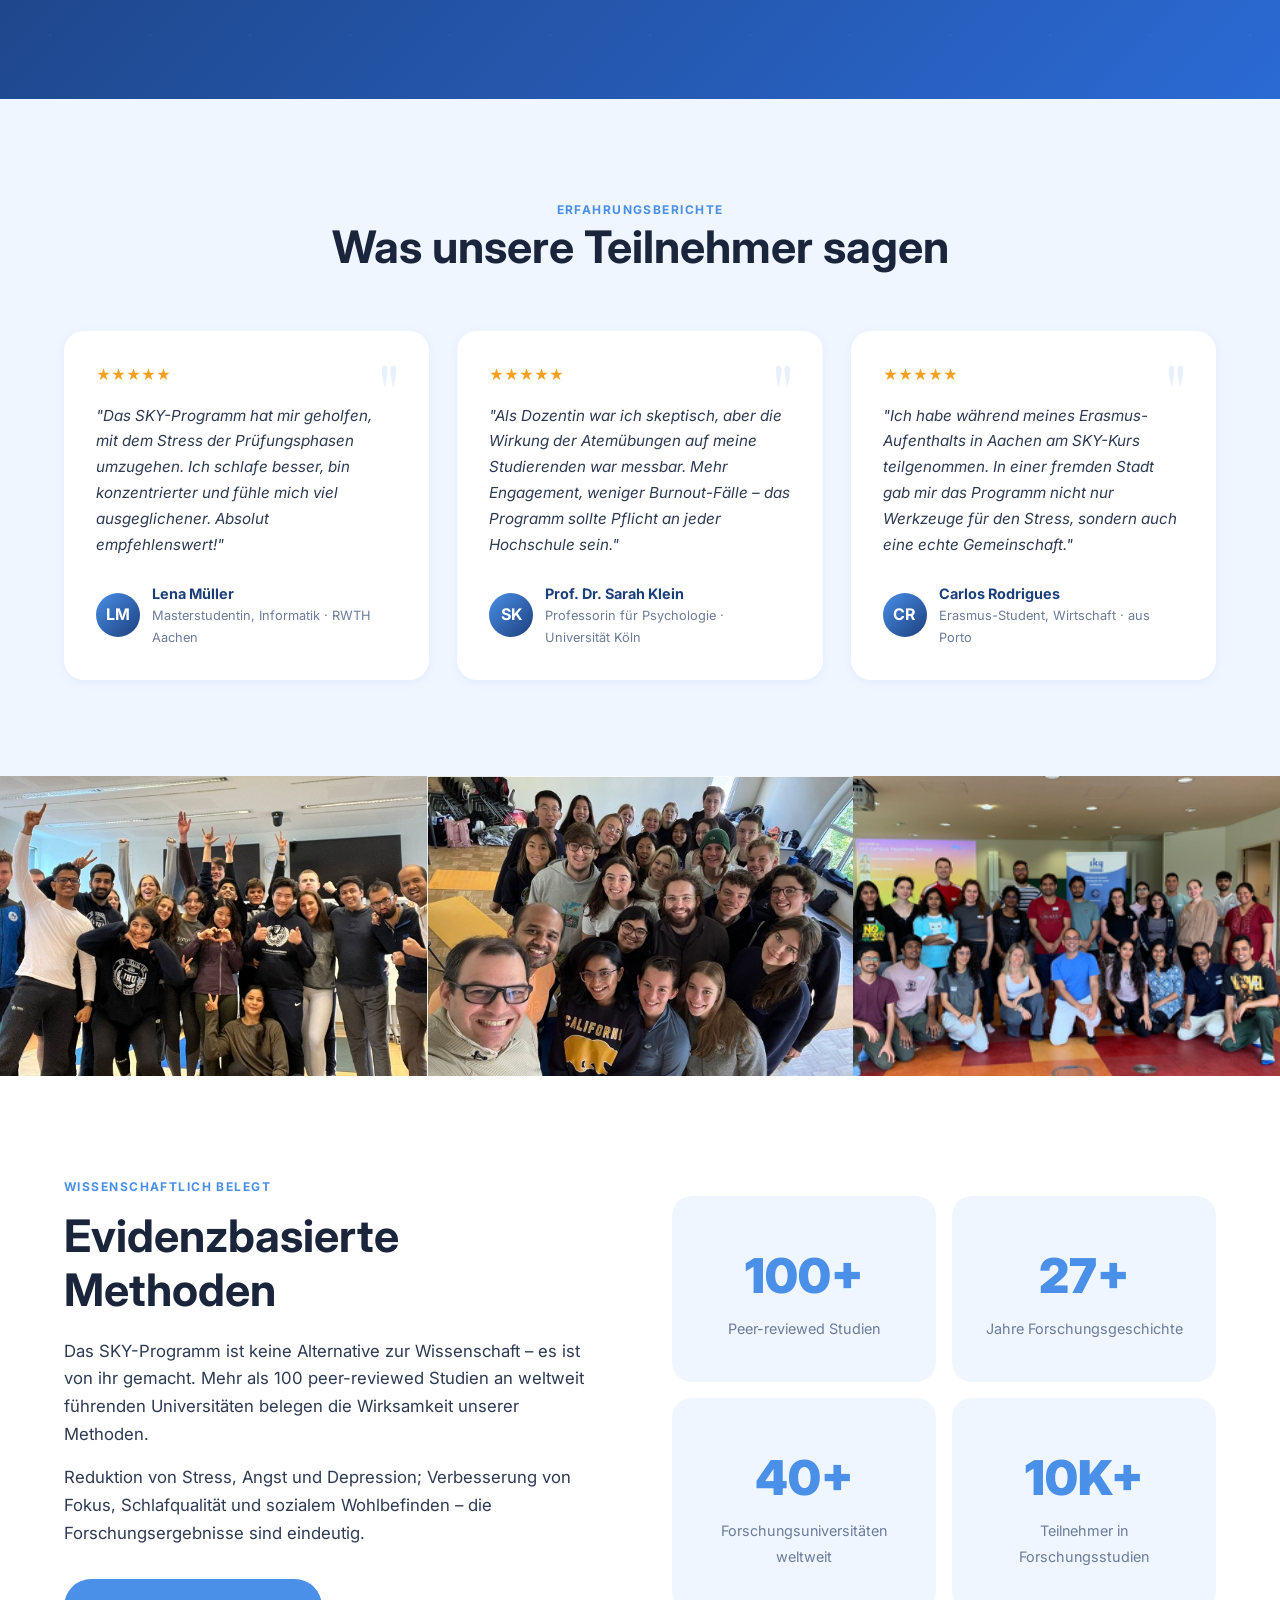
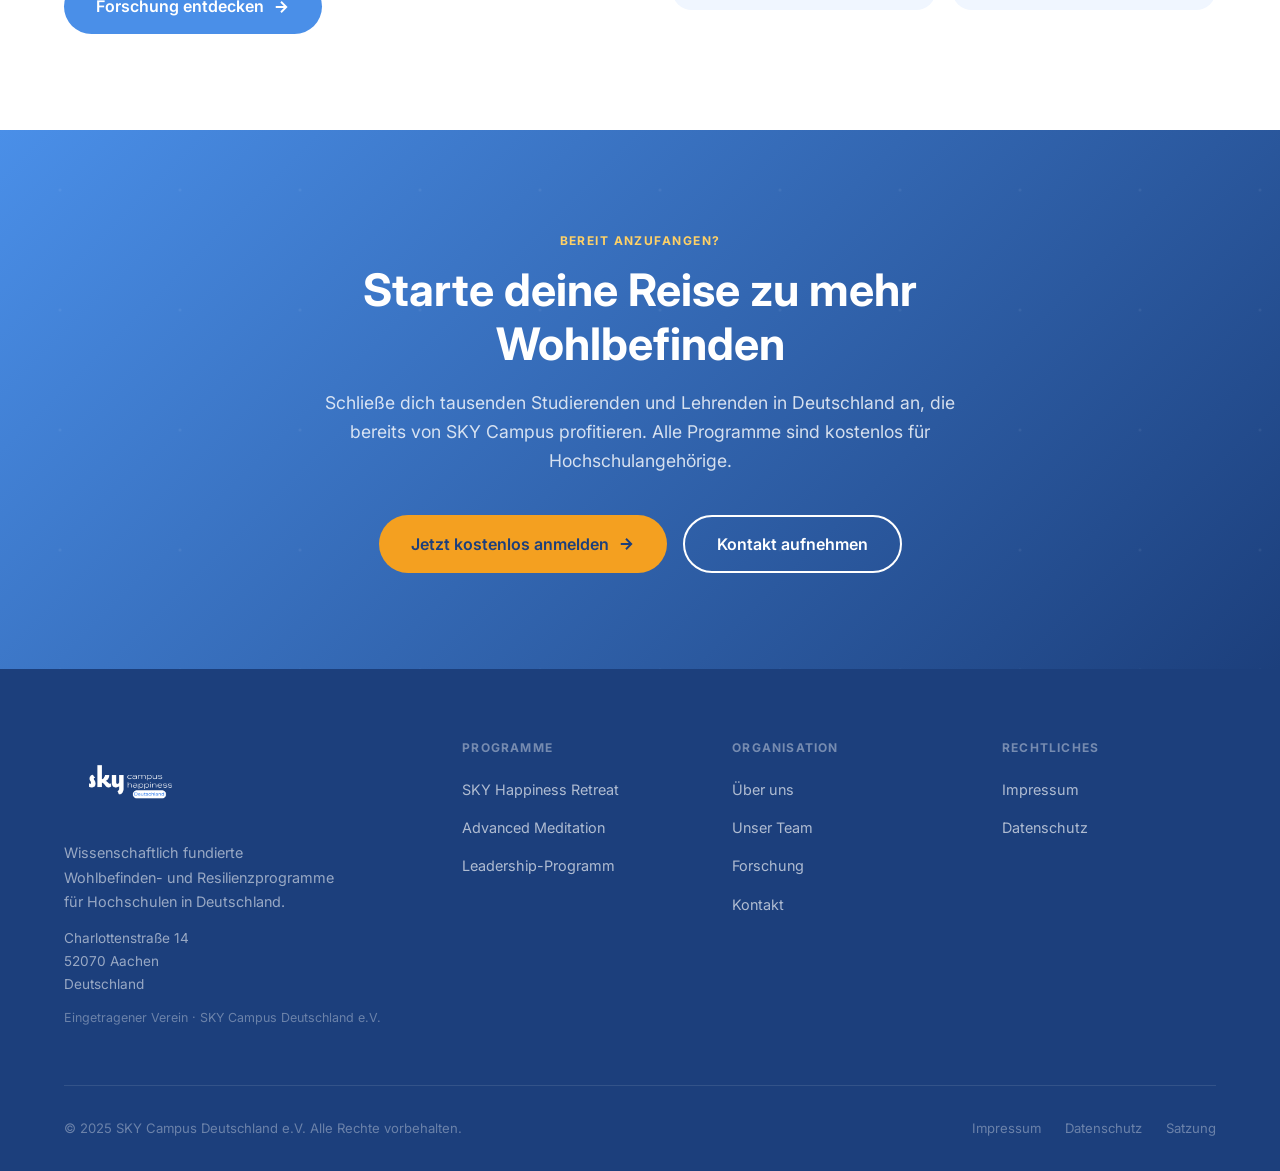
==== commit 56279c13: "Increase logo size: 64px in nav, 80px in footer Co-Authored-By: Claude Sonnet 4.6 <noreply@anthropic" ====
--- a/index.html
+++ b/index.html
@@ -348,7 +348,7 @@
       <div class="footer__brand">
         <div class="nav__logo">
           <div class="nav-logo-img">
-            <img src="images/logo-white.png" alt="SKY Campus Deutschland" style="height:44px;width:auto;display:block">
+            <img src="images/logo-white.png" alt="SKY Campus Deutschland" >
           </div>
         </div>
         <p class="footer__tagline" data-i18n="footer.tagline">
--- a/css/styles.css
+++ b/css/styles.css
@@ -318,11 +318,12 @@
 
 /* image logo */
 .nav-logo-img { display: flex; align-items: center; }
-.nav-logo-img img { height: 44px; width: auto; display: block; }
-.logo--dark { display: none; }
-.logo--light { display: block; }
-.nav.scrolled .logo--light { display: none; }
-.nav.scrolled .logo--dark { display: block; }
+.nav-logo-img img { height: 64px; width: auto; }
+.footer .nav-logo-img img { height: 80px; width: auto; }
+.nav-logo-img img.logo--dark { display: none; }
+.nav-logo-img img.logo--light { display: block; }
+.nav.scrolled .nav-logo-img img.logo--light { display: none; }
+.nav.scrolled .nav-logo-img img.logo--dark { display: block; }
 
 /* legacy fallback */
 .nav__logo-img { height: 52px; width: auto; flex-shrink: 0; display: block; }
